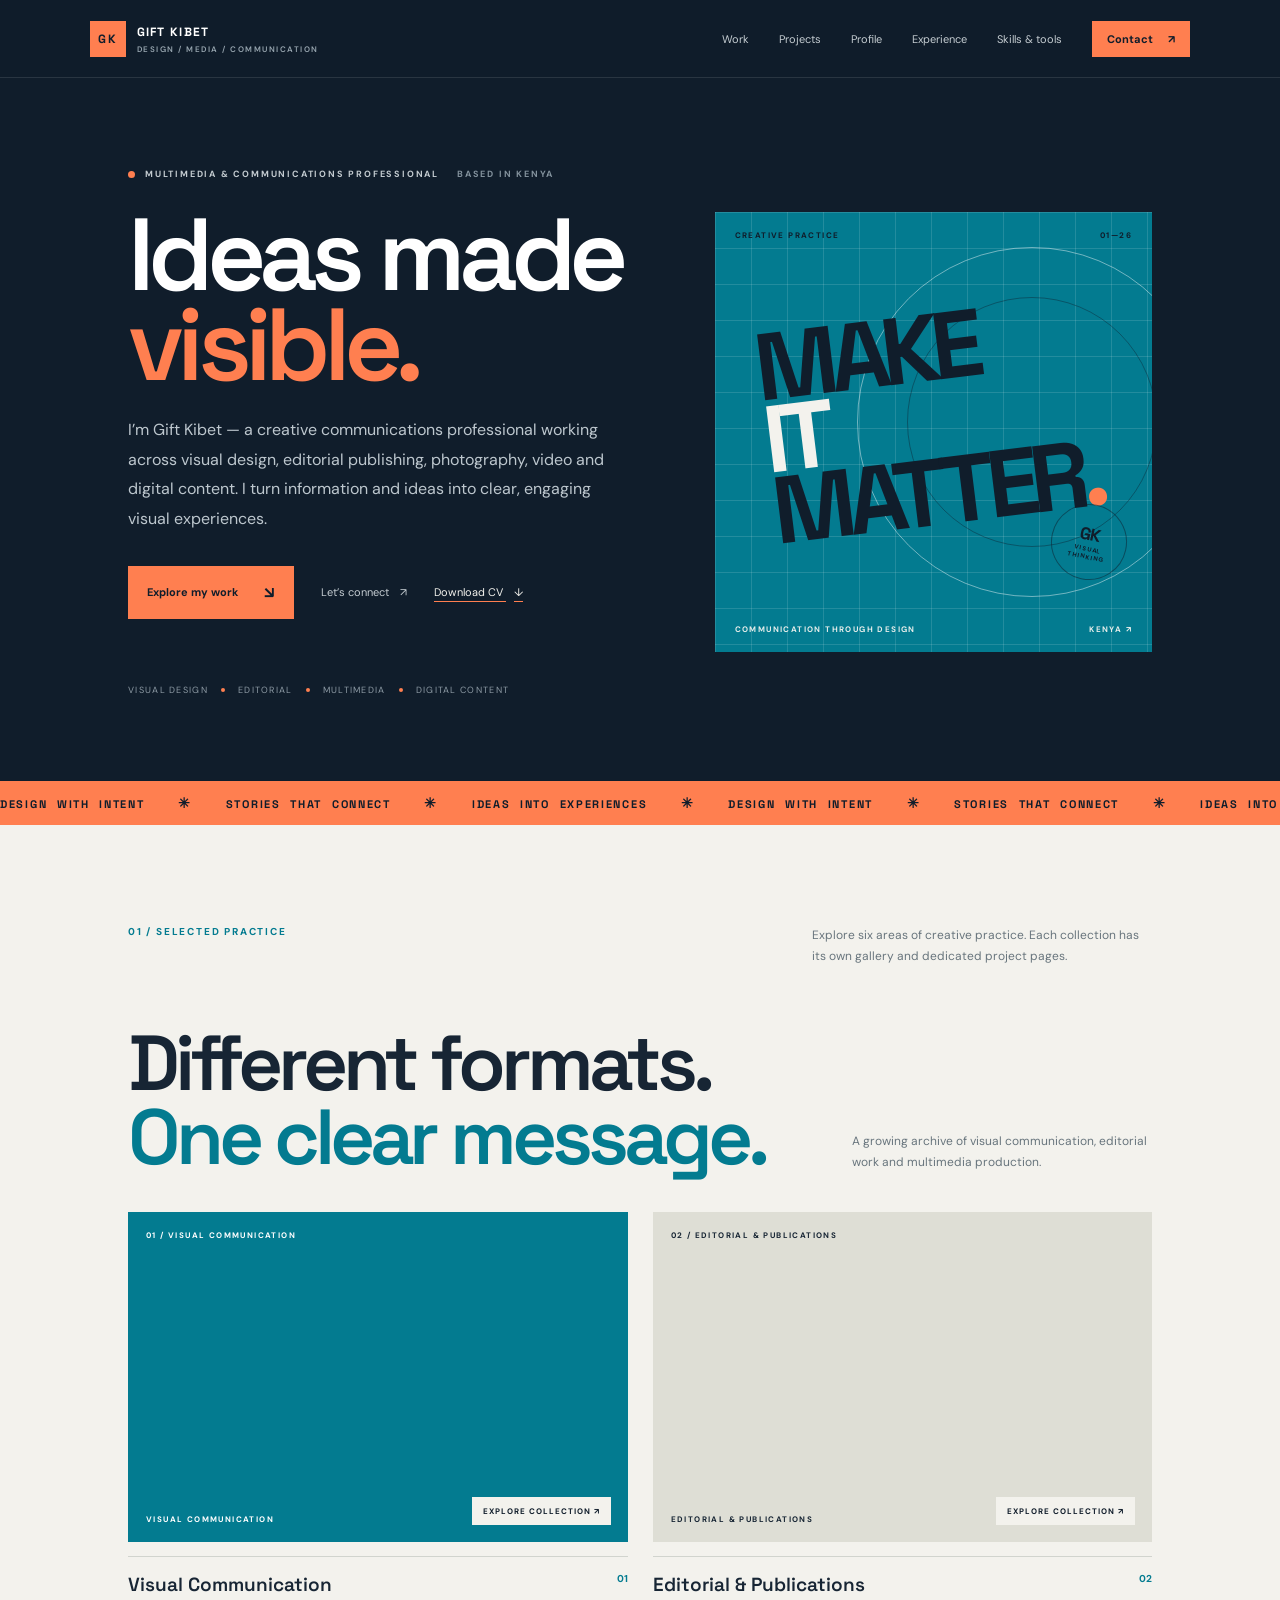
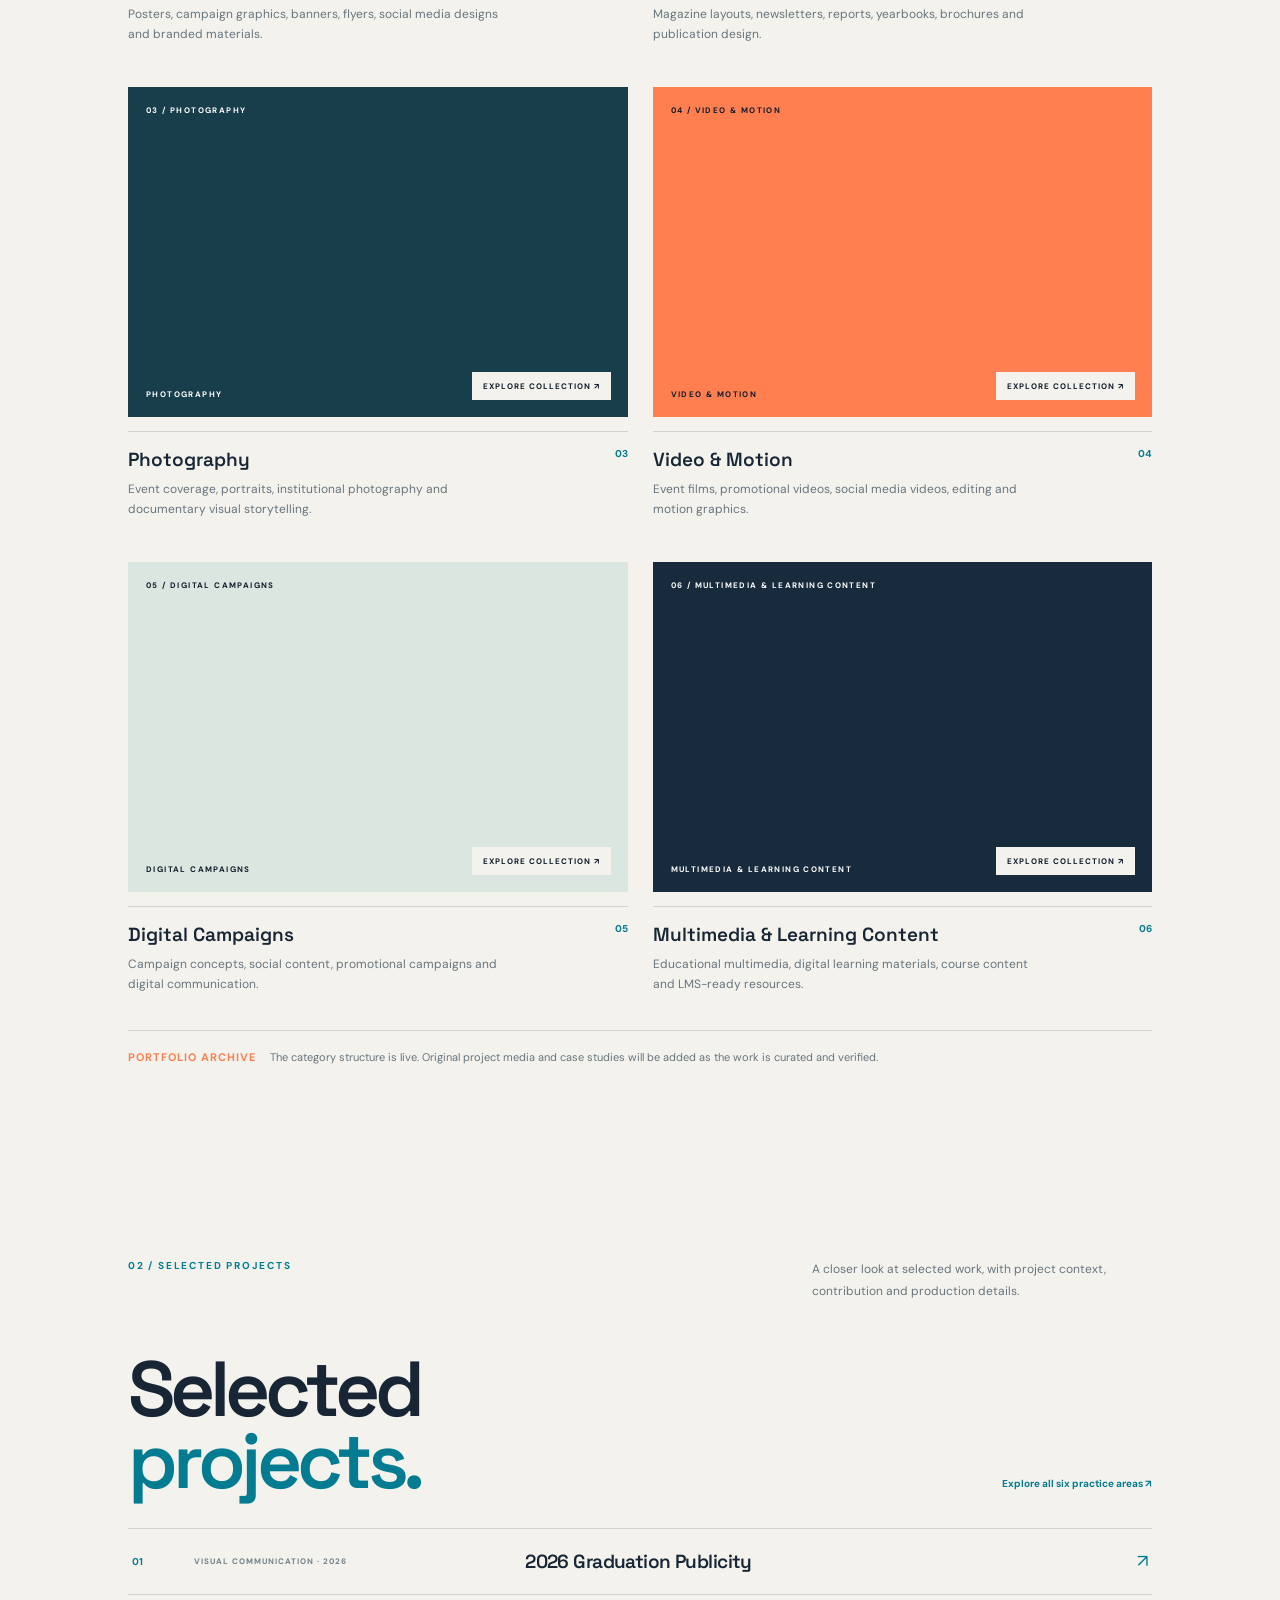
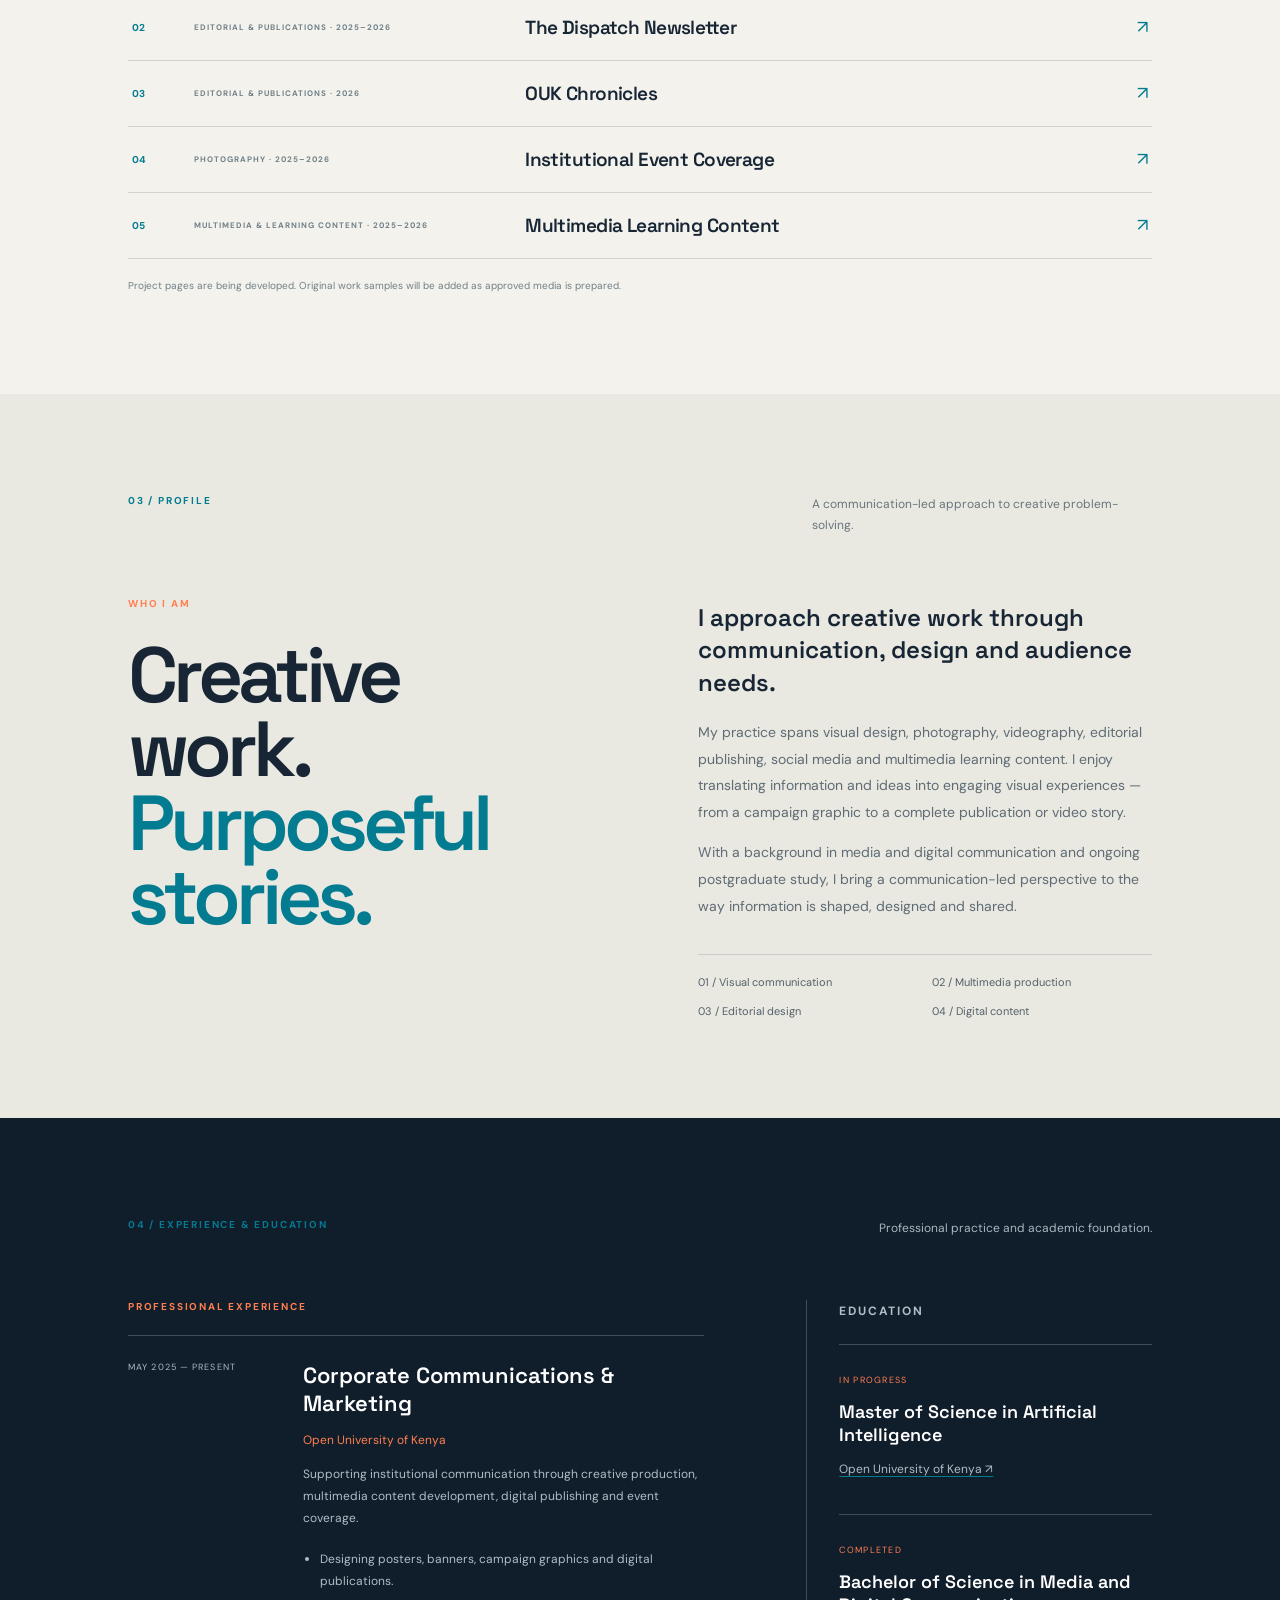
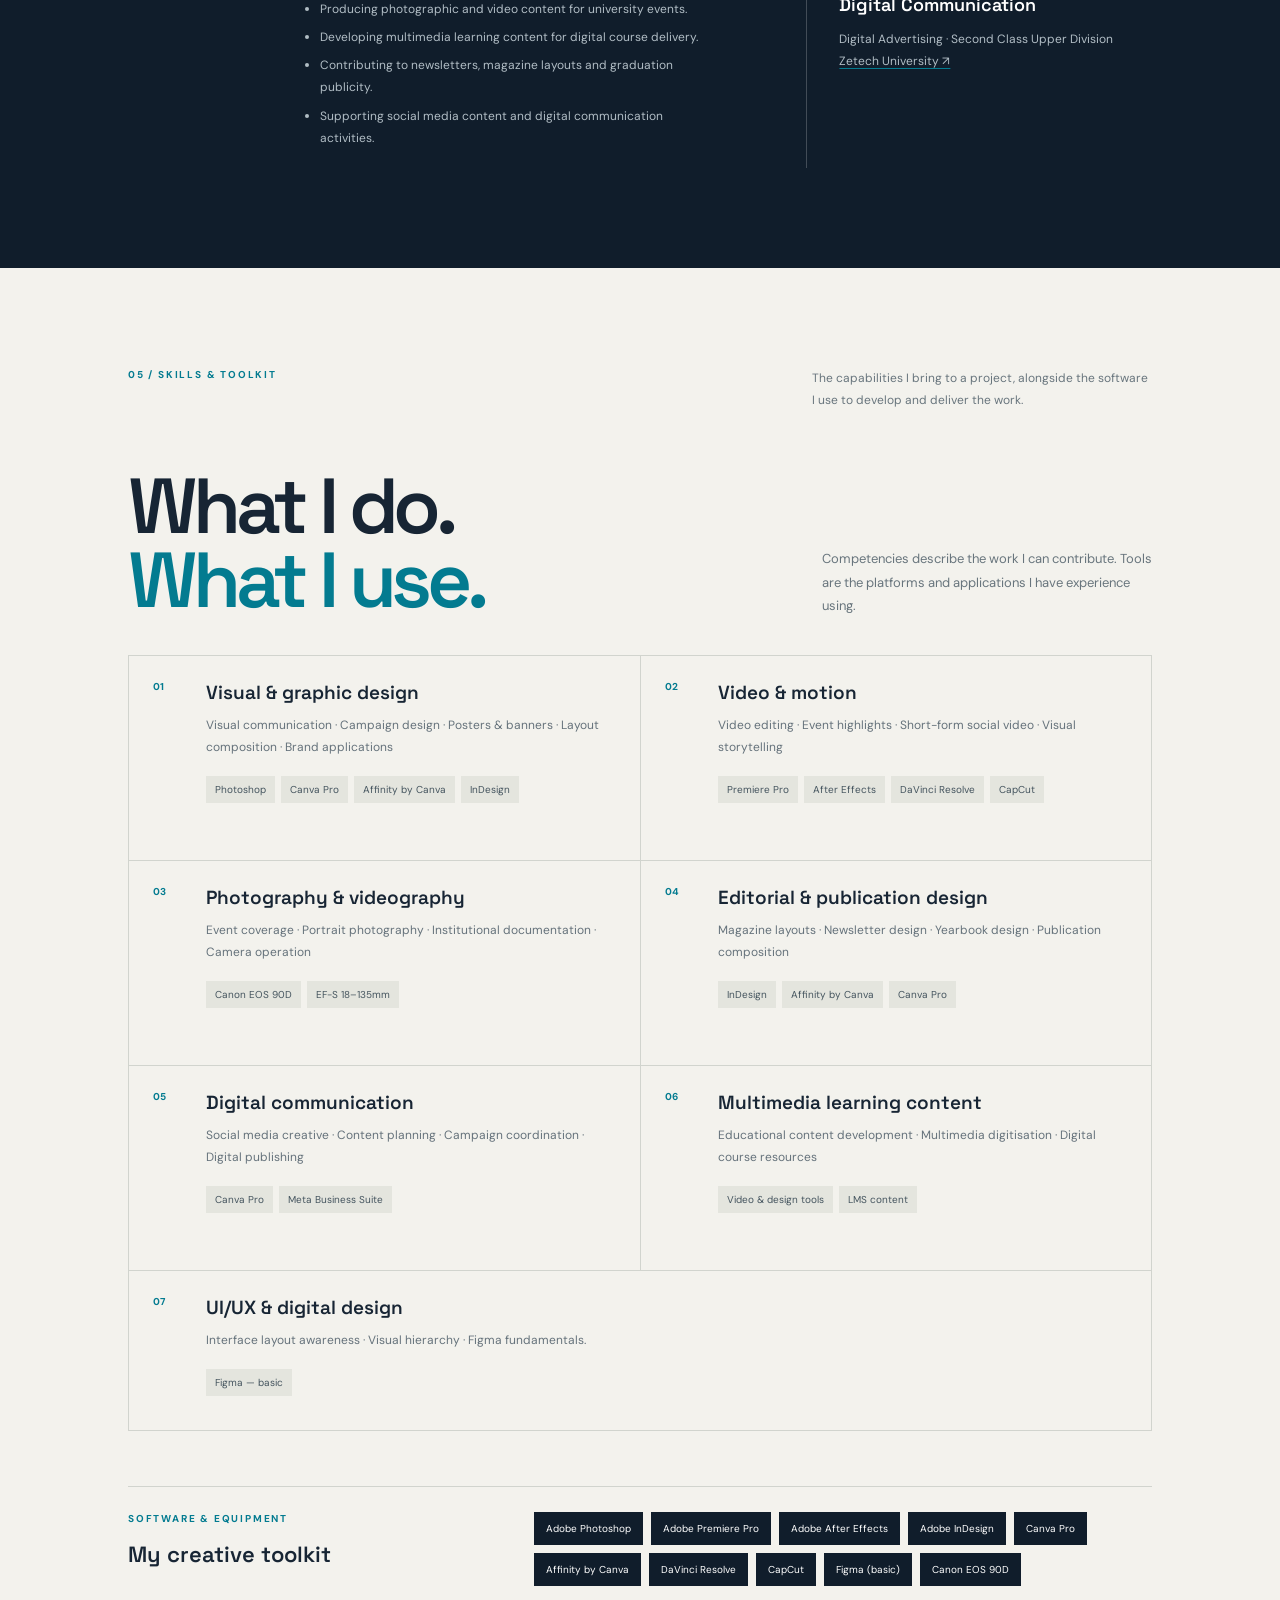
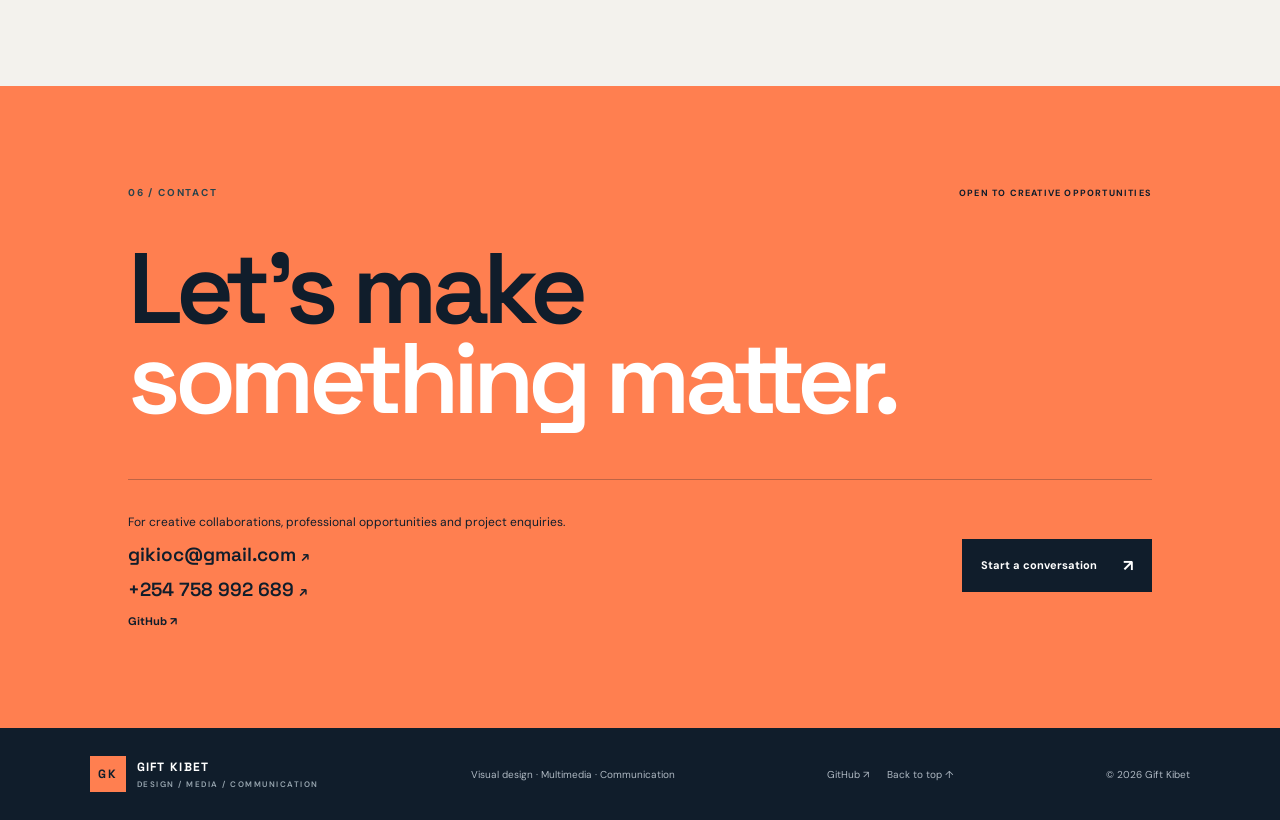
==== index.html @ a449a7c3 "Align portfolio positioning with CV and refine profile wording" ====
<!doctype html>
<html lang="en">
<head>
<meta charset="utf-8">
<meta name="viewport" content="width=device-width,initial-scale=1">
<meta name="theme-color" content="#101d2b">
<meta name="description" content="Gift Kibet — creative communications professional working across visual design, editorial publishing, photography, video and digital learning in Kenya.">
<meta property="og:title" content="Gift Kibet — Design, Media & Communication">
<meta property="og:description" content="A multidisciplinary creative practice spanning visual communication, multimedia, editorial design and digital content.">
<meta property="og:type" content="website">
<title>Gift Kibet — Design, Media & Communication</title>
<link rel="canonical" href="https://gift-kibet-portfolio.vercel.app/">
<meta property="og:url" content="https://gift-kibet-portfolio.vercel.app/">
<meta property="og:site_name" content="Gift Kibet Portfolio">
<meta name="twitter:card" content="summary">
<link rel="preconnect" href="https://fonts.googleapis.com">
<link rel="preconnect" href="https://fonts.gstatic.com" crossorigin>
<link href="https://fonts.googleapis.com/css2?family=DM+Sans:wght@400;500;600;700&family=Space+Grotesk:wght@400;500;600;700&display=swap" rel="stylesheet">
<link rel="stylesheet" href="/styles.css">
<script src="/script.js" defer></script><script src="/cv-download.js" defer></script>
<link rel="icon" type="image/svg+xml" href="/favicon.svg"><script type="application/ld+json">{"@context":"https://schema.org","@type":"Person","name":"Gift Kibet","url":"https://gift-kibet-portfolio.vercel.app/","jobTitle":"Multimedia & Communications Professional","address":{"@type":"PostalAddress","addressCountry":"KE"},"sameAs":["https://github.com/gikiocGkC"],"knowsAbout":["Visual communication","Graphic design","Editorial design","Photography","Videography","Video editing","Digital communication","Multimedia learning content"]}</script></head>
<body>
<a class="skip-link" href="#main">Skip to content</a>
<header class="site-header">
  <a class="wordmark" href="#top" aria-label="Gift Kibet home"><span class="mark">GK</span><span class="wordmark-name">GIFT KIBET<small>DESIGN / MEDIA / COMMUNICATION</small></span></a>
  <button class="menu-toggle" aria-label="Open navigation" aria-expanded="false" aria-controls="primary-navigation"><span></span><span></span></button>
  <nav class="navigation" id="primary-navigation" aria-label="Main navigation">
    <a href="#work">Work</a><a href="#selected-work">Projects</a><a href="#about">Profile</a><a href="#experience">Experience</a><a href="#skills">Skills & tools</a><a href="#contact" class="nav-contact">Contact <span>↗</span></a>
  </nav>
</header>
<main id="main">
<section class="hero" id="top">
  <div class="hero-copy">
    <p class="eyebrow"><span class="eyebrow-dot"></span> MULTIMEDIA & COMMUNICATIONS PROFESSIONAL <span class="eyebrow-location">BASED IN KENYA</span></p>
    <h1>Ideas made<br><em>visible.</em></h1>
    <p class="hero-intro">I’m Gift Kibet — a creative communications professional working across visual design, editorial publishing, photography, video and digital content. I turn information and ideas into clear, engaging visual experiences.</p>
    <div class="hero-actions"><a class="button button-accent" href="#work">Explore my work <span>↘</span></a><a class="text-link" href="#contact">Let’s connect <span>↗</span></a><a class="text-link cv-download" href="#download-cv" data-cv-download>Download CV <span>↓</span></a></div>
    <div class="hero-meta"><span>VISUAL DESIGN</span><i></i><span>EDITORIAL</span><i></i><span>MULTIMEDIA</span><i></i><span>DIGITAL CONTENT</span></div>
  </div>
  <div class="hero-art" aria-label="Abstract typographic artwork">
    <div class="art-grid"></div><div class="art-orbit orbit-one"></div><div class="art-orbit orbit-two"></div>
    <div class="art-label art-label-top">CREATIVE PRACTICE <span>01—26</span></div>
    <div class="art-statement">MAKE<br><em>IT</em><br>MATTER<span class="art-period">.</span></div>
    <div class="art-stamp">GK<br><small>VISUAL<br>THINKING</small></div>
    <div class="art-label art-label-bottom"><span>COMMUNICATION THROUGH DESIGN</span><span>KENYA ↗</span></div>
  </div>
</section>
<div class="ticker" aria-label="Areas of practice"><div>DESIGN WITH INTENT <b>✳</b> STORIES THAT CONNECT <b>✳</b> IDEAS INTO EXPERIENCES <b>✳</b> DESIGN WITH INTENT <b>✳</b> STORIES THAT CONNECT <b>✳</b> IDEAS INTO EXPERIENCES <b>✳</b></div></div>
<section class="work-section section-light" id="work">
  <div class="section-top"><p class="eyebrow">01 / SELECTED PRACTICE</p><p class="section-note">Explore six areas of creative practice. Each collection has its own gallery and dedicated project pages.</p></div>
  <div class="section-heading"><h2>Different formats.<br><em>One clear message.</em></h2><p class="gallery-intro">A growing archive of visual communication, editorial work and multimedia production.</p></div>
  <div class="work-grid category-grid">
    <a class="work-card category-card" href="/work/visual-communication/"><div class="work-visual visual-design"><span class="visual-number">01 / VISUAL COMMUNICATION</span><span class="category-open">EXPLORE COLLECTION ↗</span><span class="visual-foot">VISUAL COMMUNICATION</span></div><div class="work-info"><div><h3>Visual Communication</h3><p>Posters, campaign graphics, banners, flyers, social media designs and branded materials.</p></div><span class="work-index">01</span></div></a>
    <a class="work-card category-card" href="/work/editorial/"><div class="work-visual visual-editorial"><span class="visual-number">02 / EDITORIAL & PUBLICATIONS</span><span class="category-open">EXPLORE COLLECTION ↗</span><span class="visual-foot">EDITORIAL & PUBLICATIONS</span></div><div class="work-info"><div><h3>Editorial & Publications</h3><p>Magazine layouts, newsletters, reports, yearbooks, brochures and publication design.</p></div><span class="work-index">02</span></div></a>
    <a class="work-card category-card" href="/work/photography/"><div class="work-visual visual-photo"><span class="visual-number">03 / PHOTOGRAPHY</span><span class="category-open">EXPLORE COLLECTION ↗</span><span class="visual-foot">PHOTOGRAPHY</span></div><div class="work-info"><div><h3>Photography</h3><p>Event coverage, portraits, institutional photography and documentary visual storytelling.</p></div><span class="work-index">03</span></div></a>
    <a class="work-card category-card" href="/work/video-motion/"><div class="work-visual visual-video"><span class="visual-number">04 / VIDEO & MOTION</span><span class="category-open">EXPLORE COLLECTION ↗</span><span class="visual-foot">VIDEO & MOTION</span></div><div class="work-info"><div><h3>Video & Motion</h3><p>Event films, promotional videos, social media videos, editing and motion graphics.</p></div><span class="work-index">04</span></div></a>
    <a class="work-card category-card" href="/work/digital-campaigns/"><div class="work-visual visual-digital"><span class="visual-number">05 / DIGITAL CAMPAIGNS</span><span class="category-open">EXPLORE COLLECTION ↗</span><span class="visual-foot">DIGITAL CAMPAIGNS</span></div><div class="work-info"><div><h3>Digital Campaigns</h3><p>Campaign concepts, social content, promotional campaigns and digital communication.</p></div><span class="work-index">05</span></div></a>
    <a class="work-card category-card" href="/work/learning-content/"><div class="work-visual visual-learning"><span class="visual-number">06 / MULTIMEDIA & LEARNING CONTENT</span><span class="category-open">EXPLORE COLLECTION ↗</span><span class="visual-foot">MULTIMEDIA & LEARNING CONTENT</span></div><div class="work-info"><div><h3>Multimedia & Learning Content</h3><p>Educational multimedia, digital learning materials, course content and LMS-ready resources.</p></div><span class="work-index">06</span></div></a>
  </div>
  <p class="portfolio-note"><span>PORTFOLIO ARCHIVE</span> The category structure is live. Original project media and case studies will be added as the work is curated and verified.</p>
  </section>
<section class="featured-section section-paper" id="selected-work">
  <div class="section-top"><p class="eyebrow">02 / SELECTED PROJECTS</p><p class="section-note">A closer look at selected work, with project context, contribution and production details.</p></div>
  <div class="featured-heading"><h2>Selected<br><em>projects.</em></h2><a class="featured-all" href="#work">Explore all six practice areas ↗</a></div>
  <div class="featured-list">
    <a class="featured-row" href="/work/visual-communication/graduation-2026-publicity/"><span class="featured-number">01</span><span class="featured-type">VISUAL COMMUNICATION · 2026</span><strong>2026 Graduation Publicity</strong><span class="featured-arrow">↗</span></a>
    <a class="featured-row" href="/work/editorial/the-dispatch/"><span class="featured-number">02</span><span class="featured-type">EDITORIAL & PUBLICATIONS · 2025–2026</span><strong>The Dispatch Newsletter</strong><span class="featured-arrow">↗</span></a>
    <a class="featured-row" href="/work/editorial/ouk-chronicles/"><span class="featured-number">03</span><span class="featured-type">EDITORIAL & PUBLICATIONS · 2026</span><strong>OUK Chronicles</strong><span class="featured-arrow">↗</span></a>
    <a class="featured-row" href="/work/photography/institutional-event-coverage/"><span class="featured-number">04</span><span class="featured-type">PHOTOGRAPHY · 2025–2026</span><strong>Institutional Event Coverage</strong><span class="featured-arrow">↗</span></a>
    <a class="featured-row" href="/work/learning-content/multimedia-learning-content/"><span class="featured-number">05</span><span class="featured-type">MULTIMEDIA & LEARNING CONTENT · 2025–2026</span><strong>Multimedia Learning Content</strong><span class="featured-arrow">↗</span></a>
  </div>
  <p class="featured-footnote">Project pages are being developed. Original work samples will be added as approved media is prepared.</p>
</section>
<section class="about-section section-paper" id="about">
  <div class="section-top"><p class="eyebrow">03 / PROFILE</p><p class="section-note">A communication-led approach to creative problem-solving.</p></div>
  <div class="about-layout"><div><p class="eyebrow accent-dark">WHO I AM</p><h2>Creative work.<br><em>Purposeful stories.</em></h2></div><div class="about-copy"><p class="about-lead">I approach creative work through communication, design and audience needs.</p><p>My practice spans visual design, photography, videography, editorial publishing, social media and multimedia learning content. I enjoy translating information and ideas into engaging visual experiences — from a campaign graphic to a complete publication or video story.</p><p>With a background in media and digital communication and ongoing postgraduate study, I bring a communication-led perspective to the way information is shaped, designed and shared.</p><div class="discipline-list"><span>01 / Visual communication</span><span>02 / Multimedia production</span><span>03 / Editorial design</span><span>04 / Digital content</span></div></div></div>
</section>
<section class="experience-section" id="experience">
  <div class="section-top"><p class="eyebrow">04 / EXPERIENCE & EDUCATION</p><p class="section-note">Professional practice and academic foundation.</p></div>
  <div class="experience-layout"><div><p class="eyebrow accent">PROFESSIONAL EXPERIENCE</p><div class="experience-item"><div class="experience-date">MAY 2025 — PRESENT</div><div><h3>Corporate Communications & Marketing</h3><p class="organisation">Open University of Kenya</p><p>Supporting institutional communication through creative production, multimedia content development, digital publishing and event coverage.</p><ul><li>Designing posters, banners, campaign graphics and digital publications.</li><li>Producing photographic and video content for university events.</li><li>Developing multimedia learning content for digital course delivery.</li><li>Contributing to newsletters, magazine layouts and graduation publicity.</li><li>Supporting social media content and digital communication activities.</li></ul></div></div></div>
  <aside class="education-panel"><p class="eyebrow accent">EDUCATION</p><div><span>IN PROGRESS</span><h3>Master of Science in Artificial Intelligence</h3><p><a href="https://ouk.ac.ke/" target="_blank" rel="noopener noreferrer">Open University of Kenya ↗</a></p></div><div><span>COMPLETED</span><h3>Bachelor of Science in Media and Digital Communication</h3><p>Digital Advertising · Second Class Upper Division<br><a href="https://www.zetech.ac.ke/" target="_blank" rel="noopener noreferrer">Zetech University ↗</a></p></div></aside></div>
</section>
<section class="skills-section section-light" id="skills">
  <div class="section-top"><p class="eyebrow">05 / SKILLS & TOOLKIT</p><p class="section-note">The capabilities I bring to a project, alongside the software I use to develop and deliver the work.</p></div>
  <div class="skills-intro"><h2>What I do.<br><em>What I use.</em></h2><p>Competencies describe the work I can contribute. Tools are the platforms and applications I have experience using.</p></div>
  <div class="skills-grid">
    <article class="skill-card"><span class="skill-number">01</span><div><h3>Visual & graphic design</h3><p>Visual communication · Campaign design · Posters & banners · Layout composition · Brand applications</p><div class="tool-tags"><span>Photoshop</span><span>Canva Pro</span><span>Affinity by Canva</span><span>InDesign</span></div></div></article>
    <article class="skill-card"><span class="skill-number">02</span><div><h3>Video & motion</h3><p>Video editing · Event highlights · Short-form social video · Visual storytelling</p><div class="tool-tags"><span>Premiere Pro</span><span>After Effects</span><span>DaVinci Resolve</span><span>CapCut</span></div></div></article>
    <article class="skill-card"><span class="skill-number">03</span><div><h3>Photography & videography</h3><p>Event coverage · Portrait photography · Institutional documentation · Camera operation</p><div class="tool-tags"><span>Canon EOS 90D</span><span>EF-S 18–135mm</span></div></div></article>
    <article class="skill-card"><span class="skill-number">04</span><div><h3>Editorial & publication design</h3><p>Magazine layouts · Newsletter design · Yearbook design · Publication composition</p><div class="tool-tags"><span>InDesign</span><span>Affinity by Canva</span><span>Canva Pro</span></div></div></article>
    <article class="skill-card"><span class="skill-number">05</span><div><h3>Digital communication</h3><p>Social media creative · Content planning · Campaign coordination · Digital publishing</p><div class="tool-tags"><span>Canva Pro</span><span>Meta Business Suite</span></div></div></article>
    <article class="skill-card"><span class="skill-number">06</span><div><h3>Multimedia learning content</h3><p>Educational content development · Multimedia digitisation · Digital course resources</p><div class="tool-tags"><span>Video & design tools</span><span>LMS content</span></div></div></article>
    <article class="skill-card skill-card-wide"><span class="skill-number">07</span><div><h3>UI/UX & digital design</h3><p>Interface layout awareness · Visual hierarchy · Figma fundamentals.</p><div class="tool-tags"><span>Figma — basic</span></div></div></article>
  </div>
  <div class="toolbox"><div><p class="eyebrow">SOFTWARE & EQUIPMENT</p><h3>My creative toolkit</h3></div><div class="toolbox-list"><span>Adobe Photoshop</span><span>Adobe Premiere Pro</span><span>Adobe After Effects</span><span>Adobe InDesign</span><span>Canva Pro</span><span>Affinity by Canva</span><span>DaVinci Resolve</span><span>CapCut</span><span>Figma (basic)</span><span>Canon EOS 90D</span></div></div>
</section>
<section class="contact-section" id="contact"><div class="contact-kicker"><p class="eyebrow">06 / CONTACT</p><span>OPEN TO CREATIVE OPPORTUNITIES</span></div><h2>Let’s make<br><em>something matter.</em></h2><div class="contact-bottom"><div><p>For creative collaborations, professional opportunities and project enquiries.</p><a class="contact-email" href="mailto:gikioc@gmail.com">gikioc@gmail.com <span>↗</span></a><a class="contact-email" href="tel:+254758992689">+254 758 992 689 <span>↗</span></a><div class="contact-social"><a href="https://github.com/gikiocGkC" target="_blank" rel="noopener noreferrer">GitHub ↗</a></div></div><a href="mailto:gikioc@gmail.com" class="button button-dark">Start a conversation <span>↗</span></a></div></section>
</main>
<footer><a class="wordmark" href="#top"><span class="mark">GK</span><span class="wordmark-name">GIFT KIBET<small>DESIGN / MEDIA / COMMUNICATION</small></span></a><p>Visual design · Multimedia · Communication</p><div class="footer-links"><a href="https://github.com/gikiocGkC" target="_blank" rel="noopener noreferrer">GitHub ↗</a><a href="#top">Back to top ↑</a></div><small>© <span id="year"></span> Gift Kibet</small></footer>
</body>
</html>
---- styles.css ----
:root{--navy:#101d2b;--navy-2:#172b3d;--teal:#037b90;--teal-dark:#056273;--coral:#ff7f50;--paper:#f3f2ed;--paper-2:#e9e8e1;--ink:#172534;--muted:#64717a;--line:#d1d4ce;--white:#fff;--display:"Space Grotesk",sans-serif;--body:"DM Sans",sans-serif}*{box-sizing:border-box}html{scroll-behavior:smooth;scroll-padding-top:88px}body{margin:0;background:var(--navy);color:#fff;font-family:var(--body);-webkit-font-smoothing:antialiased}a{color:inherit}button{font:inherit}.skip-link{position:absolute;top:-60px;left:14px;z-index:50;background:white;color:var(--navy);padding:12px 16px}.skip-link:focus{top:12px}:focus-visible{outline:3px solid var(--coral);outline-offset:4px}.site-header{height:78px;padding:0 7vw;display:flex;align-items:center;justify-content:space-between;position:sticky;top:0;z-index:20;background:#101d2bf2;border-bottom:1px solid #ffffff1c;backdrop-filter:blur(16px)}.wordmark{display:flex;align-items:center;gap:11px;text-decoration:none;font:700 12px var(--display);letter-spacing:1.3px}.wordmark-name small{display:block;margin-top:4px;font:600 8px var(--body);letter-spacing:1.5px;color:#98a6b0}.mark{width:36px;height:36px;display:grid;place-items:center;background:var(--coral);color:var(--navy);font:700 12px var(--display)}.navigation{display:flex;align-items:center;gap:30px}.navigation a{font-size:11px;text-decoration:none;color:#c5cdd2;transition:color .2s}.navigation a:hover,.text-link:hover{color:var(--coral)}.navigation .nav-contact{background:var(--coral);color:var(--navy);padding:11px 15px;font-weight:700}.nav-contact span{margin-left:12px}.menu-toggle{display:none}.hero{min-height:650px;padding:90px 10vw 85px;display:grid;grid-template-columns:1fr .88fr;align-items:center;gap:7vw}.eyebrow{margin:0;color:var(--teal);font-size:10px;letter-spacing:1.8px;font-weight:700}.hero .eyebrow{display:flex;align-items:center;gap:10px;color:#c3cbd0;font-size:9px}.eyebrow-dot{width:7px;height:7px;border-radius:50%;background:var(--coral);display:inline-block}.eyebrow-location{color:#83929d;margin-left:8px}.hero h1,h2{font-family:var(--display);font-weight:600;letter-spacing:-.065em}.hero h1{font-size:clamp(68px,8vw,112px);line-height:.88;margin:30px 0 25px}.hero h1 em,.contact-section h2 em{font-style:normal;color:var(--coral)}.hero-intro{max-width:510px;color:#bdc7ce;font-size:16px;line-height:1.85}.hero-actions{display:flex;align-items:center;gap:27px;margin-top:32px}.button{display:inline-flex;align-items:center;justify-content:space-between;gap:26px;padding:16px 19px;text-decoration:none;font-size:11px;font-weight:700;transition:transform .2s,background .2s}.button:hover{transform:translateY(-3px)}.button-accent{background:var(--coral);color:var(--navy)}.button span{font-size:16px}.text-link{font-size:11px;text-decoration:none;color:#c5cdd2}.text-link span{margin-left:8px}.hero-meta{display:flex;align-items:center;flex-wrap:wrap;gap:13px;margin-top:65px;color:#8e9ba5;font-size:9px;letter-spacing:1.3px}.hero-meta i{width:4px;height:4px;background:var(--coral);border-radius:50%}.hero-art{height:440px;position:relative;overflow:hidden;background:var(--teal);color:var(--navy);isolation:isolate}.art-grid{position:absolute;inset:0;background-image:linear-gradient(#ffffff20 1px,transparent 1px),linear-gradient(90deg,#ffffff20 1px,transparent 1px);background-size:36px 36px;z-index:-2}.art-orbit{position:absolute;border:1px solid #ffffff70;border-radius:50%;aspect-ratio:1;z-index:-1}.orbit-one{width:350px;right:-55px;top:35px}.orbit-two{width:250px;right:-5px;top:85px;border-color:#101d2b66}.art-statement{position:absolute;left:11%;top:23%;font:700 clamp(65px,7.4vw,100px)/.76 var(--display);letter-spacing:-.09em;transform:rotate(-7deg)}.art-statement em{font-style:normal;color:var(--paper)}.art-period{color:var(--coral)}.art-label{position:absolute;left:20px;right:20px;display:flex;justify-content:space-between;font-size:8px;letter-spacing:1.4px;font-weight:700}.art-label-top{top:18px}.art-label-bottom{bottom:18px;color:#e6eeeb}.art-stamp{position:absolute;right:25px;bottom:72px;width:76px;height:76px;border:1px solid #101d2b80;border-radius:50%;display:grid;place-content:center;text-align:center;font:700 17px var(--display);transform:rotate(12deg)}.art-stamp small{font:700 6px/1.35 var(--body);letter-spacing:1px}.ticker{overflow:hidden;background:var(--coral);color:var(--navy);padding:13px 0;white-space:nowrap}.ticker div{font:700 11px var(--display);letter-spacing:1.7px;word-spacing:5px}.ticker b{padding:0 24px;font-size:14px}.section-light{background:var(--paper);color:var(--ink)}.section-paper{background:var(--paper-2);color:var(--ink)}.work-section,.about-section,.experience-section,.skills-section,.contact-section{padding:100px 10vw}.section-top{display:flex;justify-content:space-between;align-items:flex-start;gap:30px}.section-top .eyebrow{color:var(--teal)}.section-note{max-width:340px;margin:0;color:#68757d;font-size:12px;line-height:1.8}.section-heading{display:flex;align-items:end;justify-content:space-between;gap:35px;margin:58px 0 38px}.section-heading h2,.about-layout h2,.skills-intro h2{font-size:clamp(48px,6.2vw,78px);line-height:.95;margin:0}.section-heading h2 em,.about-layout h2 em,.skills-intro h2 em{font-style:normal;color:var(--teal)}.filters{max-width:540px;display:flex;flex-wrap:wrap;justify-content:flex-end;gap:7px}.filter{border:1px solid #c7ccc6;background:transparent;color:#53616b;padding:9px 12px;font-size:10px;cursor:pointer;transition:all .2s}.filter:hover,.filter[aria-pressed=true]{background:var(--navy);border-color:var(--navy);color:white}.work-grid{display:grid;grid-template-columns:repeat(2,minmax(0,1fr));gap:42px 25px}.work-card[hidden]{display:none}.work-visual{height:330px;position:relative;overflow:hidden;display:flex;align-items:center;justify-content:center}.visual-number,.visual-foot{position:absolute;left:18px;z-index:2;font-size:8px;font-weight:700;letter-spacing:1.4px}.visual-number{top:18px}.visual-foot{bottom:18px}.visual-design{background:var(--teal);color:white}.design-orbit{position:absolute;width:290px;height:290px;border:1px solid #ffffff70;border-radius:50%;right:10%;top:12%;box-shadow:0 0 0 28px #ffffff12,0 0 0 58px #ffffff0b}.design-type{z-index:1;font:700 clamp(65px,8vw,100px)/.8 var(--display);letter-spacing:-.09em;transform:rotate(-7deg)}.design-type em{font-style:normal;color:var(--coral)}.visual-editorial{background:#deded5;color:var(--ink)}.editorial-spread{display:flex;width:70%;height:72%;gap:6px;transform:rotate(-4deg);box-shadow:0 18px 40px #17253424}.editorial-page{flex:1;background:#f8f7f0;padding:14px;display:flex;flex-direction:column;justify-content:space-between}.editorial-page small{font-size:6px;letter-spacing:1px}.editorial-page strong{font:700 clamp(28px,3.4vw,44px)/.88 var(--display);letter-spacing:-.07em}.editorial-page strong em{font-style:normal;color:var(--teal)}.editorial-page i{width:50%;height:4px;background:var(--coral)}.editorial-page>span{font-size:6px;letter-spacing:1px}.editorial-image{background:#b9c9c4}.editorial-photo-shape{height:78%;background:linear-gradient(145deg,#17475a 0 42%,#80a6a0 43% 66%,#e0a17b 67%)}.visual-photo{background:#183d4b;color:white}.photo-composition{position:absolute;inset:55px 17% 40px;border:1px solid #ffffff70;overflow:hidden}.photo-sun{position:absolute;right:17%;top:17%;width:90px;aspect-ratio:1;border-radius:50%;background:var(--coral)}.photo-landscape{position:absolute;bottom:0;left:0;right:0;height:55%;background:linear-gradient(145deg,#037b90,#101d2b);clip-path:polygon(0 53%,30% 8%,52% 48%,76% 0,100% 38%,100% 100%,0 100%)}.photo-frame-line{position:absolute;inset:12px;border:1px solid #ffffff40}.visual-video{background:var(--coral);color:var(--navy)}.video-title{font:700 clamp(48px,6vw,75px)/.82 var(--display);letter-spacing:-.08em}.video-title em{font-style:normal;color:white}.video-play{position:absolute;right:17%;top:36%;width:62px;height:62px;border:1px solid #101d2b80;border-radius:50%;display:grid;place-items:center;padding-left:4px}.video-timeline{position:absolute;left:18px;right:18px;bottom:52px;height:22px;display:flex;align-items:center;gap:5px}.video-timeline i{flex:1;height:5px;background:#101d2b35}.video-timeline i:nth-child(2n){height:14px}.visual-digital{background:#dbe6e1;color:var(--navy)}.campaign-stack{width:70%;display:grid;gap:7px;transform:rotate(-5deg)}.campaign-stack div{background:var(--navy);color:white;padding:13px 17px;font:700 27px var(--display);box-shadow:5px 5px 0 var(--coral)}.campaign-stack div:nth-child(2){margin-left:18px;background:var(--teal)}.campaign-stack div:nth-child(3){margin-left:36px;background:var(--coral);color:var(--navy)}.campaign-stack small{float:right;font:600 9px var(--body)}.visual-learning{background:var(--navy-2);color:white}.learning-statement{font:700 clamp(55px,6.5vw,82px)/.8 var(--display);letter-spacing:-.08em}.learning-statement em{font-style:normal;color:var(--coral);font-size:.65em}.learning-symbol{position:absolute;right:18%;bottom:25%;font-size:38px;color:var(--teal)}.work-info{display:flex;justify-content:space-between;align-items:flex-start;gap:20px;border-top:1px solid var(--line);margin-top:14px;padding-top:15px}.work-info h3{font:600 19px var(--display);margin:0 0 7px}.work-info p{max-width:390px;color:#68757d;font-size:12px;line-height:1.7;margin:0}.work-index{font-size:10px;color:var(--teal);font-weight:700}.portfolio-note{display:flex;gap:14px;margin:36px 0 0;padding-top:17px;border-top:1px solid var(--line);color:#68757d;font-size:11px;line-height:1.7}.portfolio-note span{color:var(--coral);font-weight:700;letter-spacing:1px}.about-layout{display:grid;grid-template-columns:1fr 1fr;gap:9vw;margin-top:60px}.accent-dark{color:var(--coral);margin-bottom:28px}.about-copy{padding-top:5px}.about-lead{font:600 24px/1.35 var(--display);margin:0 0 20px}.about-copy>p:not(.about-lead){font-size:14px;line-height:1.9;color:#5f6c75}.discipline-list{display:grid;grid-template-columns:1fr 1fr;gap:15px;margin-top:35px;padding-top:20px;border-top:1px solid #c9cec7}.discipline-list span{font-size:11px;color:#53616b}.experience-section{background:var(--navy);color:white}.experience-section .section-note{color:#aab6bf}.experience-layout{display:grid;grid-template-columns:1.25fr .75fr;gap:8vw;margin-top:60px}.experience-item{display:grid;grid-template-columns:150px 1fr;gap:25px;border-top:1px solid #ffffff35;padding-top:25px;margin-top:22px}.experience-date{font-size:9px;letter-spacing:1.1px;color:#aeb8c2}.experience-item h3,.education-panel h3{font:600 22px var(--display);margin:0 0 7px}.organisation{color:var(--coral)!important;font-size:12px!important}.experience-item p,.experience-item li,.education-panel p{font-size:12px;line-height:1.85;color:#b1bdc5}.experience-item ul{padding-left:17px;margin-top:15px}.experience-item li{padding:3px 0}.accent{color:var(--coral)}.education-panel{border-left:1px solid #ffffff35;padding-left:32px}.education-panel>div{padding:22px 0;border-top:1px solid #ffffff35}.education-panel>div:first-of-type{margin-top:22px}.education-panel span{font-size:9px;letter-spacing:1.3px;color:var(--coral)}.education-panel h3{font-size:18px;margin-top:12px}.skills-intro{display:flex;justify-content:space-between;align-items:end;gap:35px;margin:58px 0 38px}.skills-intro>p{max-width:330px;margin:0;color:#68757d;font-size:13px;line-height:1.8}.skills-grid{display:grid;grid-template-columns:repeat(2,minmax(0,1fr));border-top:1px solid var(--line);border-left:1px solid var(--line)}.skill-card{min-height:205px;padding:24px;display:grid;grid-template-columns:35px 1fr;gap:18px;border-right:1px solid var(--line);border-bottom:1px solid var(--line)}.skill-number{font-size:10px;color:var(--teal);font-weight:700}.skill-card h3{font:600 19px var(--display);margin:0 0 10px}.skill-card p{font-size:12px;line-height:1.8;color:#65727b;margin:0;max-width:470px}.tool-tags{display:flex;flex-wrap:wrap;gap:6px;margin-top:17px}.tool-tags span,.toolbox-list span{padding:7px 9px;background:#e4e5de;color:#44545e;font-size:10px}.skill-card-wide{grid-column:1/-1;min-height:160px}.toolbox{display:grid;grid-template-columns:.75fr 1.25fr;gap:35px;margin-top:55px;padding-top:25px;border-top:1px solid var(--line)}.toolbox h3{font:600 22px var(--display);margin:15px 0}.toolbox-list{display:flex;align-content:flex-start;flex-wrap:wrap;gap:8px}.toolbox-list span{background:var(--navy);color:white;padding:10px 12px}.contact-section{background:var(--coral);color:var(--navy)}.contact-kicker{display:flex;justify-content:space-between;align-items:center}.contact-section .eyebrow{color:#29434c}.contact-kicker>span{font-size:9px;font-weight:700;letter-spacing:1.2px}.contact-section h2{font-size:clamp(60px,8vw,100px);line-height:.9;margin:45px 0 55px}.contact-section h2 em{color:white}.contact-bottom{display:flex;justify-content:space-between;align-items:center;gap:25px;border-top:1px solid #101d2b45;padding-top:22px}.contact-bottom p{font-size:12px}.contact-email{display:inline-block;color:var(--navy);font:600 19px var(--display);text-decoration:none;margin:7px 0}.contact-email span{font-size:14px}.contact-social{margin-top:12px;font-size:11px}.contact-social a{text-decoration:none;font-weight:700}.button-dark{background:var(--navy);color:white}footer{padding:28px 7vw;display:flex;align-items:center;justify-content:space-between;gap:20px;background:var(--navy);color:#aeb8c2}footer p,footer>small{font-size:10px}footer .wordmark{color:white}.footer-links{display:flex;gap:18px;font-size:10px}.footer-links a{text-decoration:none}.footer-links a:hover{color:var(--coral)}@media(max-width:1000px){.hero{padding-left:7vw;padding-right:7vw;gap:4vw}.work-section,.about-section,.experience-section,.skills-section,.contact-section{padding:85px 7vw}.section-heading{display:block}.filters{justify-content:flex-start;margin-top:25px}.experience-layout{gap:4vw}.experience-item{grid-template-columns:1fr;gap:10px}.hero-art{height:390px}}@media(max-width:680px){html{scroll-padding-top:70px}.site-header{height:68px;padding:0 6vw}.menu-toggle{display:flex;width:39px;height:37px;border:1px solid #83909a;background:transparent;flex-direction:column;justify-content:center;gap:6px;padding:9px}.menu-toggle span{height:1px;width:100%;background:white}.navigation{display:none;position:absolute;top:67px;left:0;right:0;padding:22px 7vw 28px;background:var(--navy);border-bottom:1px solid #ffffff30;flex-direction:column;align-items:stretch;gap:20px}.navigation.open{display:flex}.navigation a{font-size:13px}.navigation .nav-contact{text-align:center}.hero{grid-template-columns:1fr;padding:65px 7vw 60px;gap:45px}.hero h1{font-size:clamp(66px,16vw,88px)}.hero-intro{font-size:14px}.hero-art{height:330px}.art-statement{font-size:clamp(64px,16vw,88px)}.hero-meta{margin-top:42px;font-size:8px}.section-top{display:block}.section-note{margin-top:14px}.work-section,.about-section,.experience-section,.skills-section,.contact-section{padding:72px 7vw}.section-heading{margin:42px 0 28px}.section-heading h2,.about-layout h2,.skills-intro h2{font-size:clamp(45px,11vw,60px)}.filters{gap:6px}.filter{padding:8px 10px;font-size:9px}.work-grid{grid-template-columns:1fr;gap:32px}.work-visual{height:280px}.about-layout,.experience-layout{grid-template-columns:1fr;gap:35px;margin-top:42px}.about-copy{padding:0}.about-lead{font-size:21px}.about-copy>p:not(.about-lead){font-size:13px}.discipline-list{grid-template-columns:1fr}.education-panel{border-left:0;border-top:1px solid #ffffff35;padding:25px 0 0}.education-panel>div:first-of-type{margin-top:15px}.skills-intro{display:block;margin:42px 0 28px}.skills-intro>p{margin-top:18px}.skills-grid{grid-template-columns:1fr}.skill-card{min-height:0;padding:21px 17px}.skill-card-wide{grid-column:auto}.toolbox{grid-template-columns:1fr;gap:15px;margin-top:40px}.contact-kicker{align-items:flex-start;gap:15px}.contact-kicker>span{max-width:130px;text-align:right;line-height:1.5}.contact-section h2{font-size:clamp(55px,13vw,76px);margin:40px 0}.contact-bottom{align-items:flex-start;flex-direction:column}.contact-bottom p{line-height:1.7}.contact-email{font-size:17px}footer{padding:25px 6vw;flex-wrap:wrap}footer p{order:3;width:100%;margin:0}footer .footer-links{order:4;width:100%}}@media(prefers-reduced-motion:reduce){html{scroll-behavior:auto}*,*::before,*::after{transition:none!important;animation:none!important}}
/* Category links and archive navigation */
.category-card{text-decoration:none;color:inherit;display:block}
.category-card .work-visual{transition:transform .25s,filter .25s}
.category-card:hover .work-visual{filter:saturate(1.08)}
.category-open{position:absolute;right:17px;bottom:17px;z-index:3;padding:9px 11px;background:var(--paper);color:var(--navy);font-size:8px;font-weight:700;letter-spacing:1px}
.gallery-intro{max-width:300px;color:#68757d;font-size:12px;line-height:1.8;margin:0}
@media(max-width:680px){.gallery-intro{margin-top:18px}.category-card:hover .work-visual{transform:none}}


/* Selected project index */
.featured-section{padding:92px 10vw 100px;background:var(--paper);color:var(--ink)}
.featured-heading{display:flex;align-items:end;justify-content:space-between;gap:25px;margin:52px 0 30px}
.featured-heading h2{font-size:clamp(48px,6.2vw,78px);line-height:.92;margin:0}
.featured-heading h2 em{font-style:normal;color:var(--teal)}
.featured-all{font-size:10px;font-weight:700;color:var(--teal);text-decoration:none;padding-bottom:8px}
.featured-list{border-top:1px solid var(--line)}
.featured-row{display:grid;grid-template-columns:42px minmax(170px,.75fr) minmax(220px,1.4fr) 22px;align-items:center;gap:20px;padding:20px 4px;border-bottom:1px solid var(--line);text-decoration:none;transition:background .2s,padding .2s}
.featured-row:hover{background:#e9e8e1;padding-left:12px;padding-right:12px}
.featured-number{font-size:10px;color:var(--teal);font-weight:700}
.featured-type{font-size:8px;letter-spacing:1px;color:#718087;font-weight:700}
.featured-row strong{font:600 19px var(--display);letter-spacing:-.03em}
.featured-arrow{color:var(--teal);font-size:18px;text-align:right}
.featured-footnote{margin:18px 0 0;color:#718087;font-size:10px;line-height:1.7}
@media(max-width:1000px){.featured-section{padding:85px 7vw}}
@media(max-width:680px){.featured-section{padding:72px 7vw}.featured-heading{align-items:flex-start;flex-direction:column;margin:40px 0 25px}.featured-row{grid-template-columns:28px 1fr 20px;gap:10px;padding:17px 2px}.featured-type{grid-column:2;grid-row:1}.featured-row strong{grid-column:2;grid-row:2;font-size:17px}.featured-number{grid-column:1;grid-row:1/3;align-self:start;padding-top:2px}.featured-arrow{grid-column:3;grid-row:1/3}}

/* Audit refinements: CV access and linked education */
.cv-download{color:#f3f2ed;text-decoration:underline;text-decoration-color:#ff7f50;text-underline-offset:5px}
.cv-download:hover{color:var(--coral)}
.education-panel a{color:inherit;text-decoration-color:var(--teal);text-underline-offset:3px}
.education-panel a:hover{color:var(--teal)}
.contact-email{display:block;margin-top:10px}
@media(max-width:680px){.hero-actions{flex-wrap:wrap;gap:16px}.cv-download{flex-basis:100%;width:max-content}}
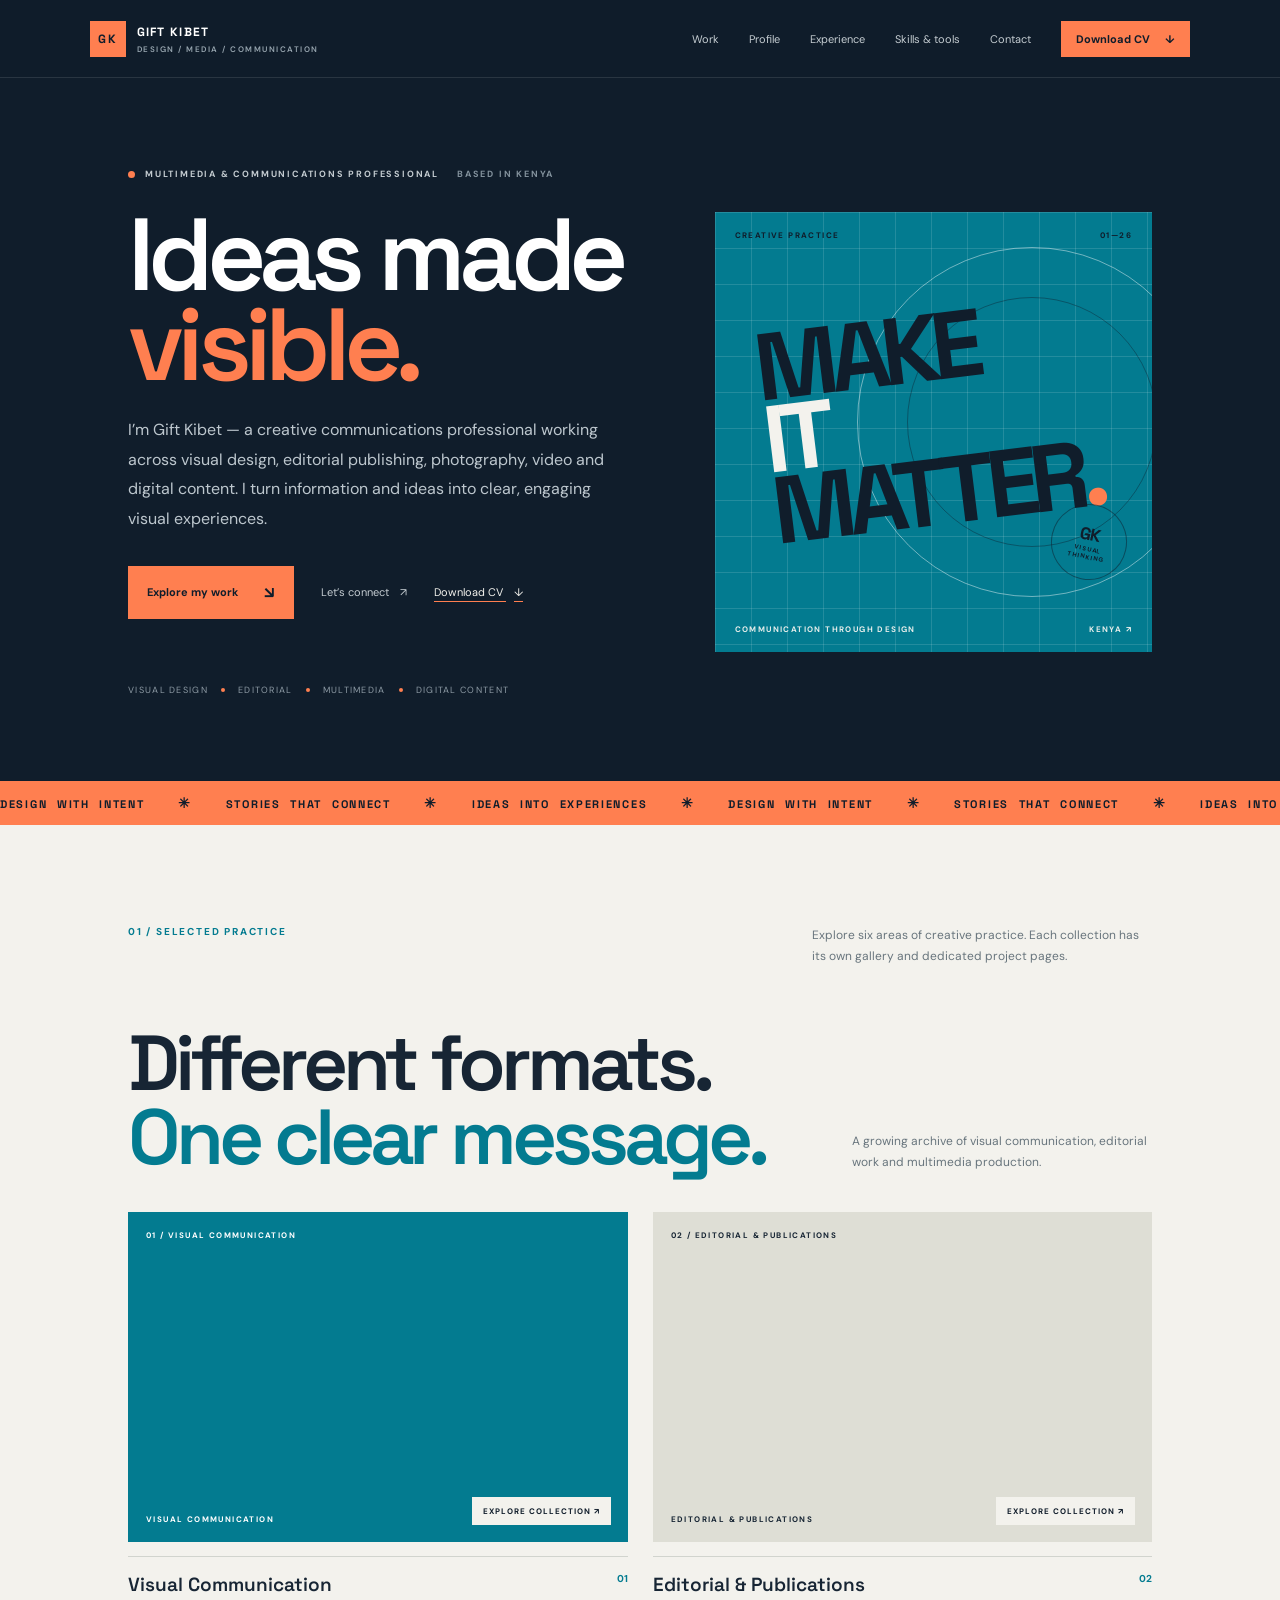
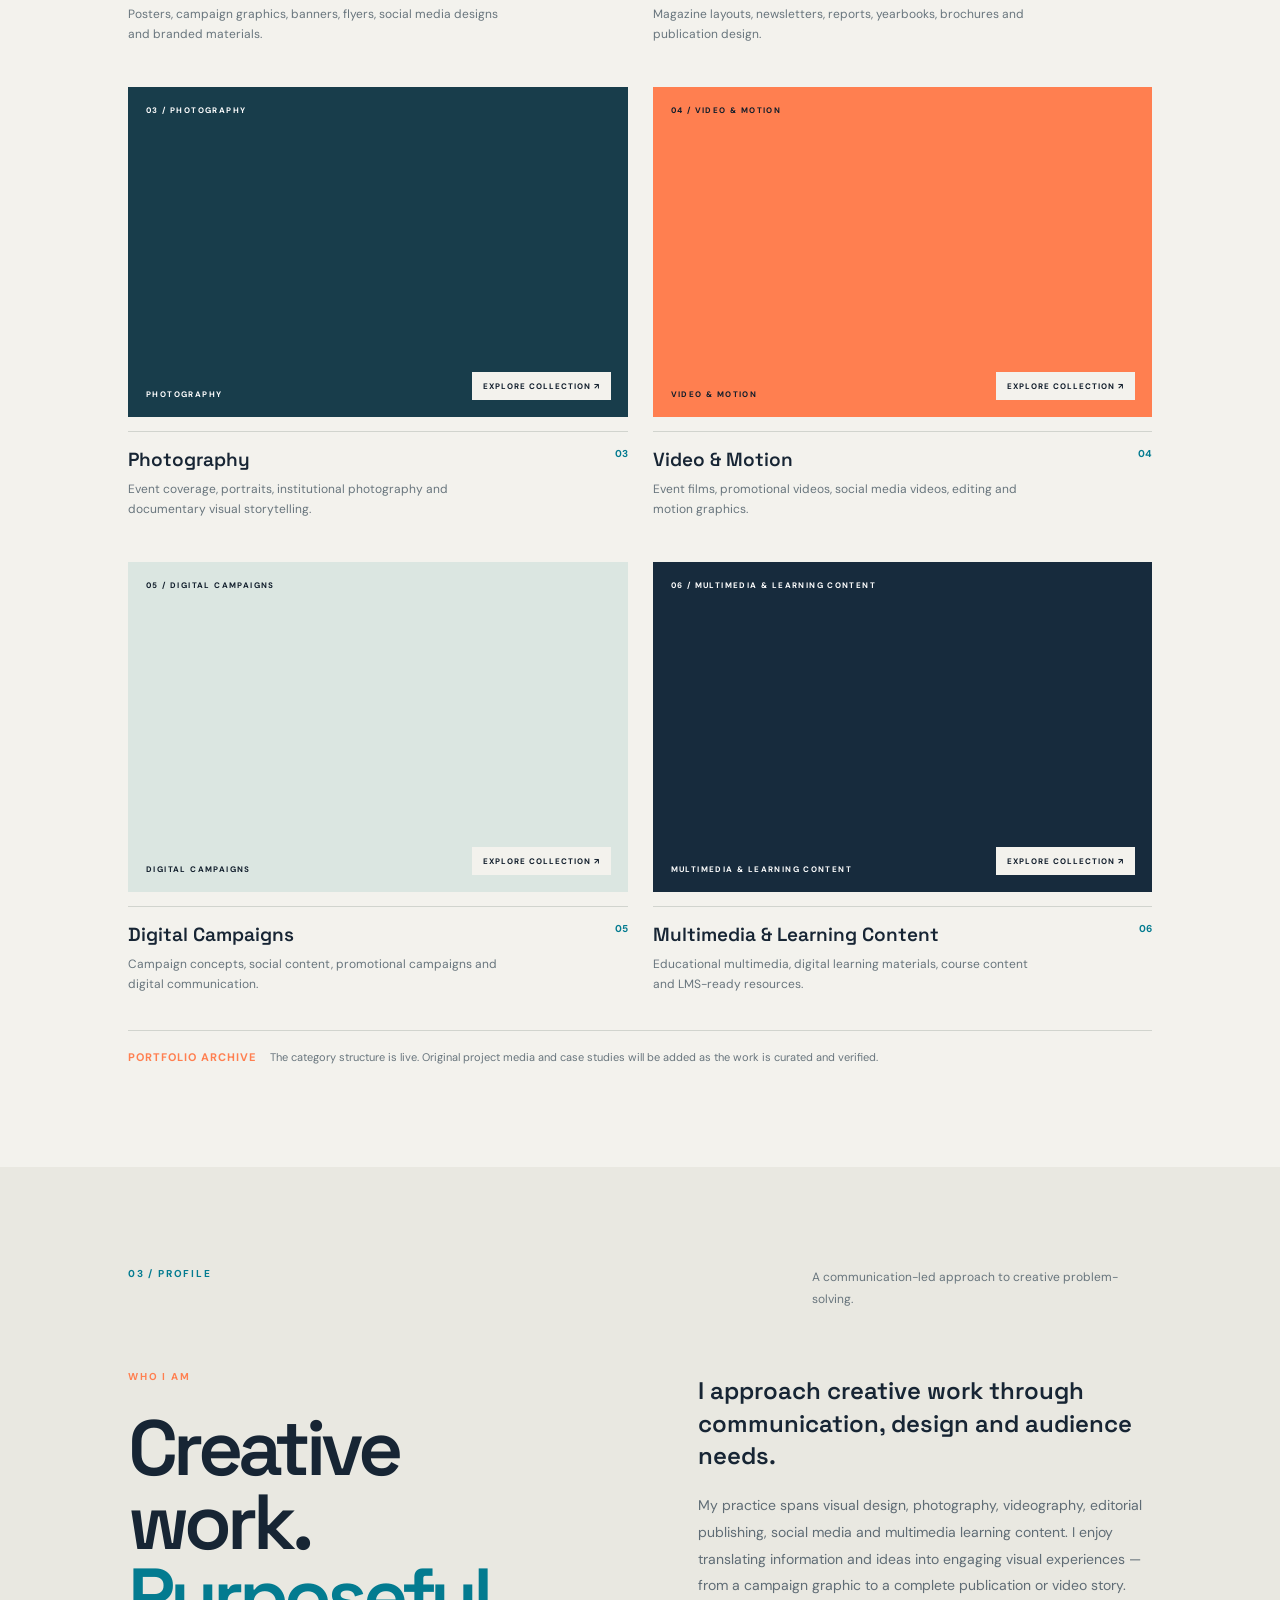
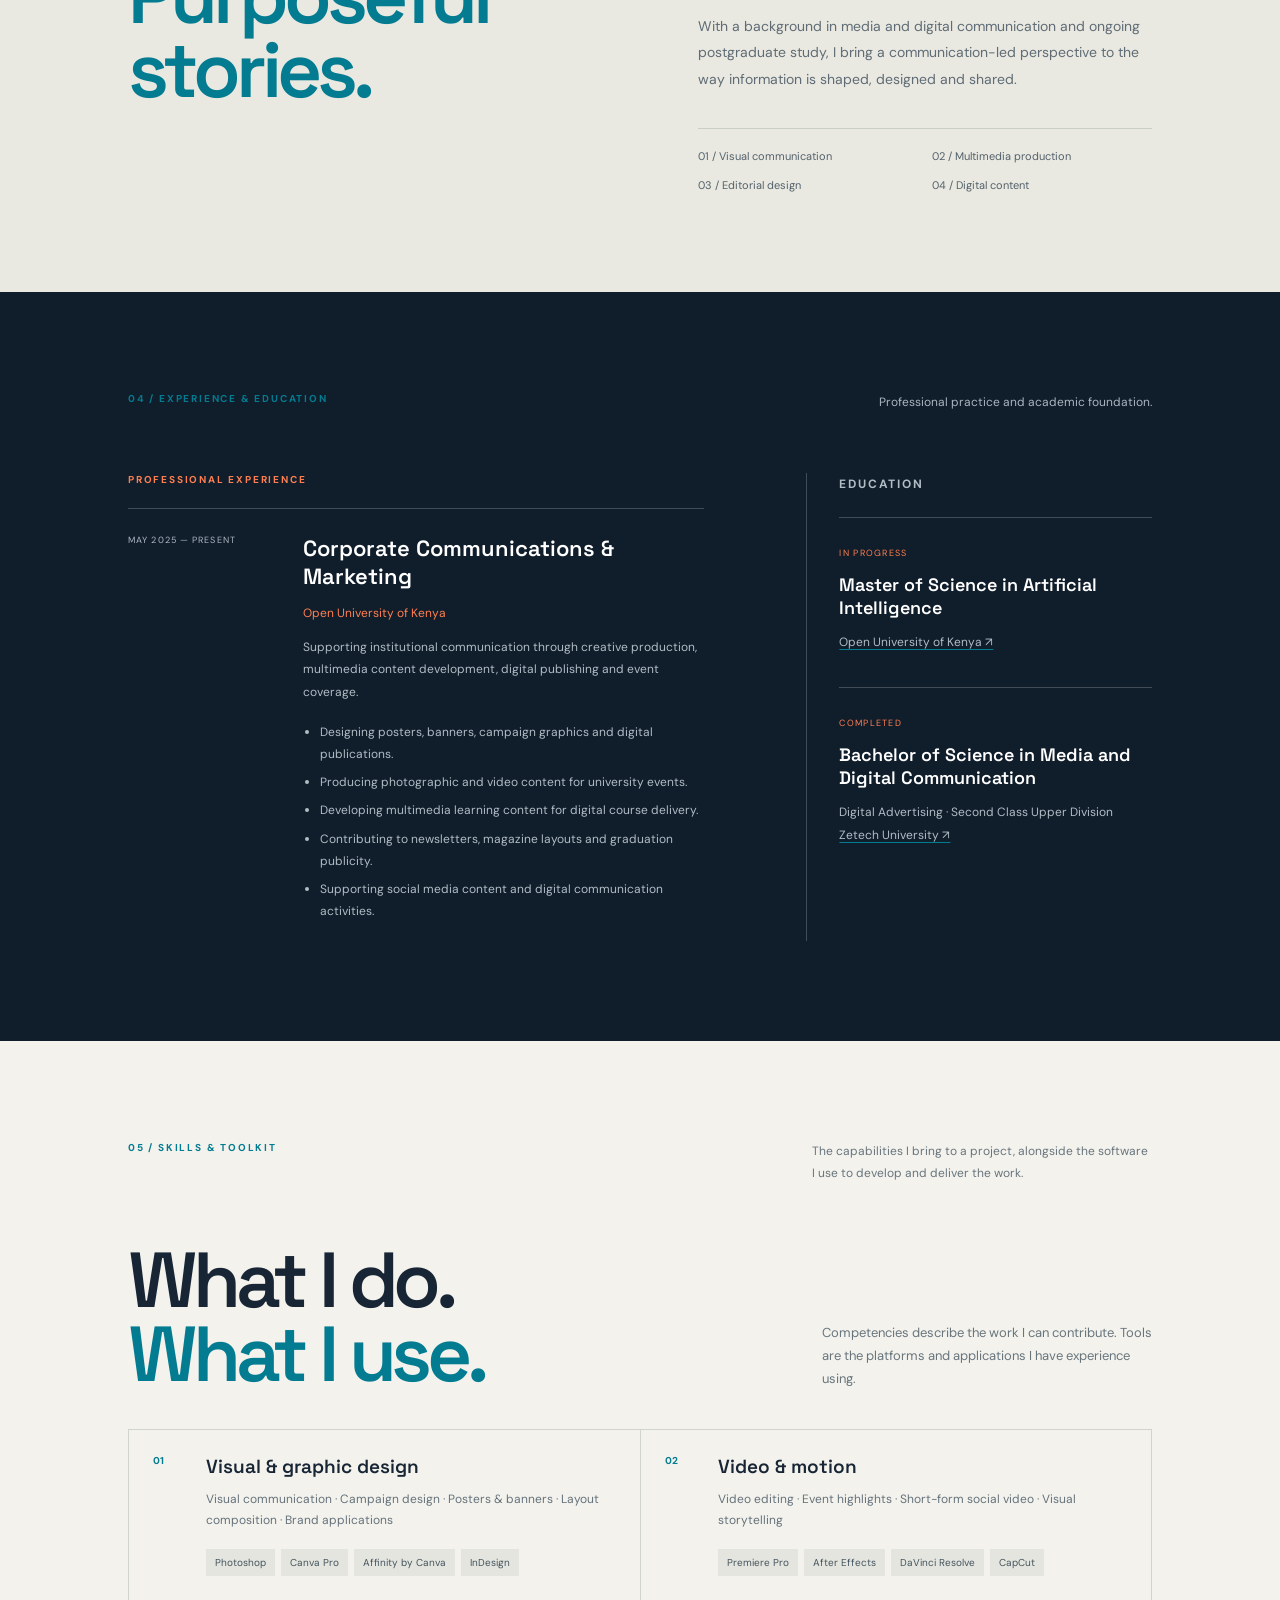
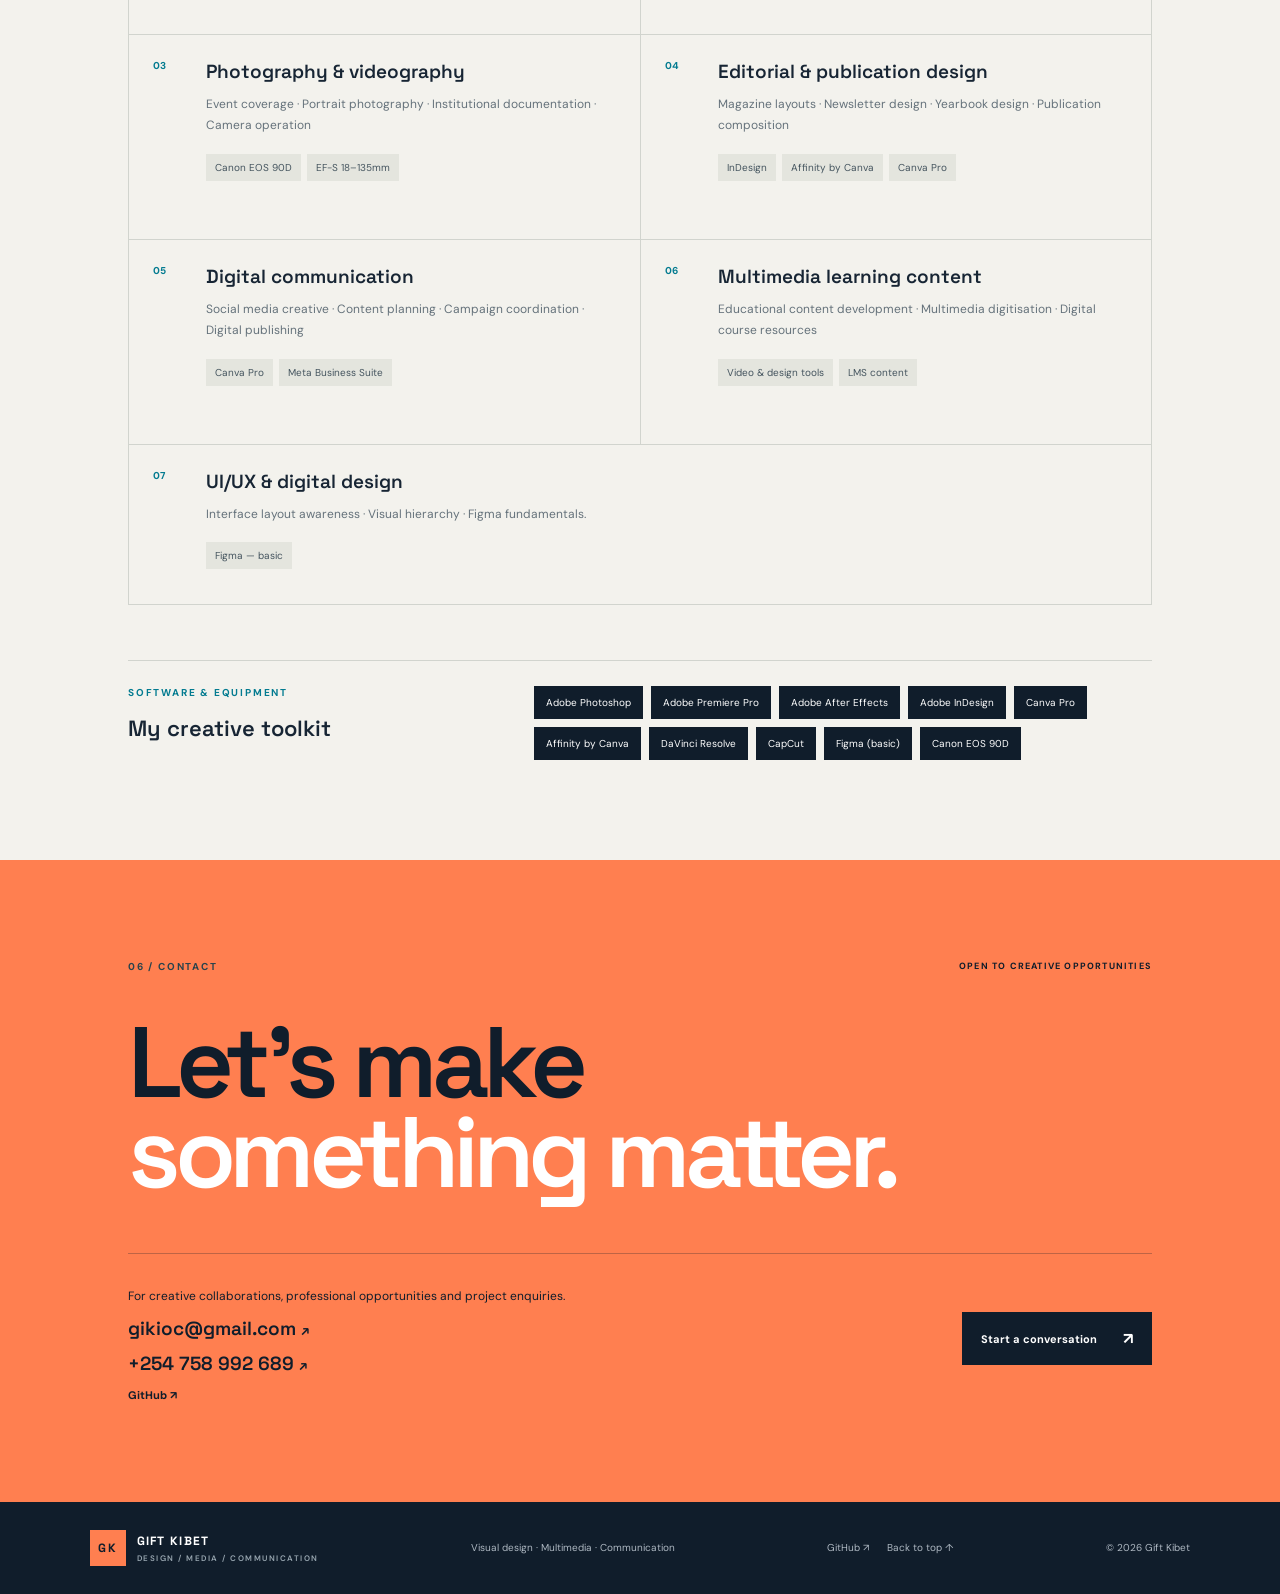
==== commit 1d86683c: "Remove selected projects section and add CV to main navigation" ====
--- a/index.html
+++ b/index.html
@@ -25,7 +25,7 @@
   <a class="wordmark" href="#top" aria-label="Gift Kibet home"><span class="mark">GK</span><span class="wordmark-name">GIFT KIBET<small>DESIGN / MEDIA / COMMUNICATION</small></span></a>
   <button class="menu-toggle" aria-label="Open navigation" aria-expanded="false" aria-controls="primary-navigation"><span></span><span></span></button>
   <nav class="navigation" id="primary-navigation" aria-label="Main navigation">
-    <a href="#work">Work</a><a href="#selected-work">Projects</a><a href="#about">Profile</a><a href="#experience">Experience</a><a href="#skills">Skills & tools</a><a href="#contact" class="nav-contact">Contact <span>↗</span></a>
+    <a href="#work">Work</a><a href="#about">Profile</a><a href="#experience">Experience</a><a href="#skills">Skills & tools</a><a href="#contact">Contact</a><a href="#download-cv" class="nav-contact" data-cv-download>Download CV <span>↓</span></a>
   </nav>
 </header>
 <main id="main">
@@ -59,18 +59,7 @@
   </div>
   <p class="portfolio-note"><span>PORTFOLIO ARCHIVE</span> The category structure is live. Original project media and case studies will be added as the work is curated and verified.</p>
   </section>
-<section class="featured-section section-paper" id="selected-work">
-  <div class="section-top"><p class="eyebrow">02 / SELECTED PROJECTS</p><p class="section-note">A closer look at selected work, with project context, contribution and production details.</p></div>
-  <div class="featured-heading"><h2>Selected<br><em>projects.</em></h2><a class="featured-all" href="#work">Explore all six practice areas ↗</a></div>
-  <div class="featured-list">
-    <a class="featured-row" href="/work/visual-communication/graduation-2026-publicity/"><span class="featured-number">01</span><span class="featured-type">VISUAL COMMUNICATION · 2026</span><strong>2026 Graduation Publicity</strong><span class="featured-arrow">↗</span></a>
-    <a class="featured-row" href="/work/editorial/the-dispatch/"><span class="featured-number">02</span><span class="featured-type">EDITORIAL & PUBLICATIONS · 2025–2026</span><strong>The Dispatch Newsletter</strong><span class="featured-arrow">↗</span></a>
-    <a class="featured-row" href="/work/editorial/ouk-chronicles/"><span class="featured-number">03</span><span class="featured-type">EDITORIAL & PUBLICATIONS · 2026</span><strong>OUK Chronicles</strong><span class="featured-arrow">↗</span></a>
-    <a class="featured-row" href="/work/photography/institutional-event-coverage/"><span class="featured-number">04</span><span class="featured-type">PHOTOGRAPHY · 2025–2026</span><strong>Institutional Event Coverage</strong><span class="featured-arrow">↗</span></a>
-    <a class="featured-row" href="/work/learning-content/multimedia-learning-content/"><span class="featured-number">05</span><span class="featured-type">MULTIMEDIA & LEARNING CONTENT · 2025–2026</span><strong>Multimedia Learning Content</strong><span class="featured-arrow">↗</span></a>
-  </div>
-  <p class="featured-footnote">Project pages are being developed. Original work samples will be added as approved media is prepared.</p>
-</section>
+
 <section class="about-section section-paper" id="about">
   <div class="section-top"><p class="eyebrow">03 / PROFILE</p><p class="section-note">A communication-led approach to creative problem-solving.</p></div>
   <div class="about-layout"><div><p class="eyebrow accent-dark">WHO I AM</p><h2>Creative work.<br><em>Purposeful stories.</em></h2></div><div class="about-copy"><p class="about-lead">I approach creative work through communication, design and audience needs.</p><p>My practice spans visual design, photography, videography, editorial publishing, social media and multimedia learning content. I enjoy translating information and ideas into engaging visual experiences — from a campaign graphic to a complete publication or video story.</p><p>With a background in media and digital communication and ongoing postgraduate study, I bring a communication-led perspective to the way information is shaped, designed and shared.</p><div class="discipline-list"><span>01 / Visual communication</span><span>02 / Multimedia production</span><span>03 / Editorial design</span><span>04 / Digital content</span></div></div></div>
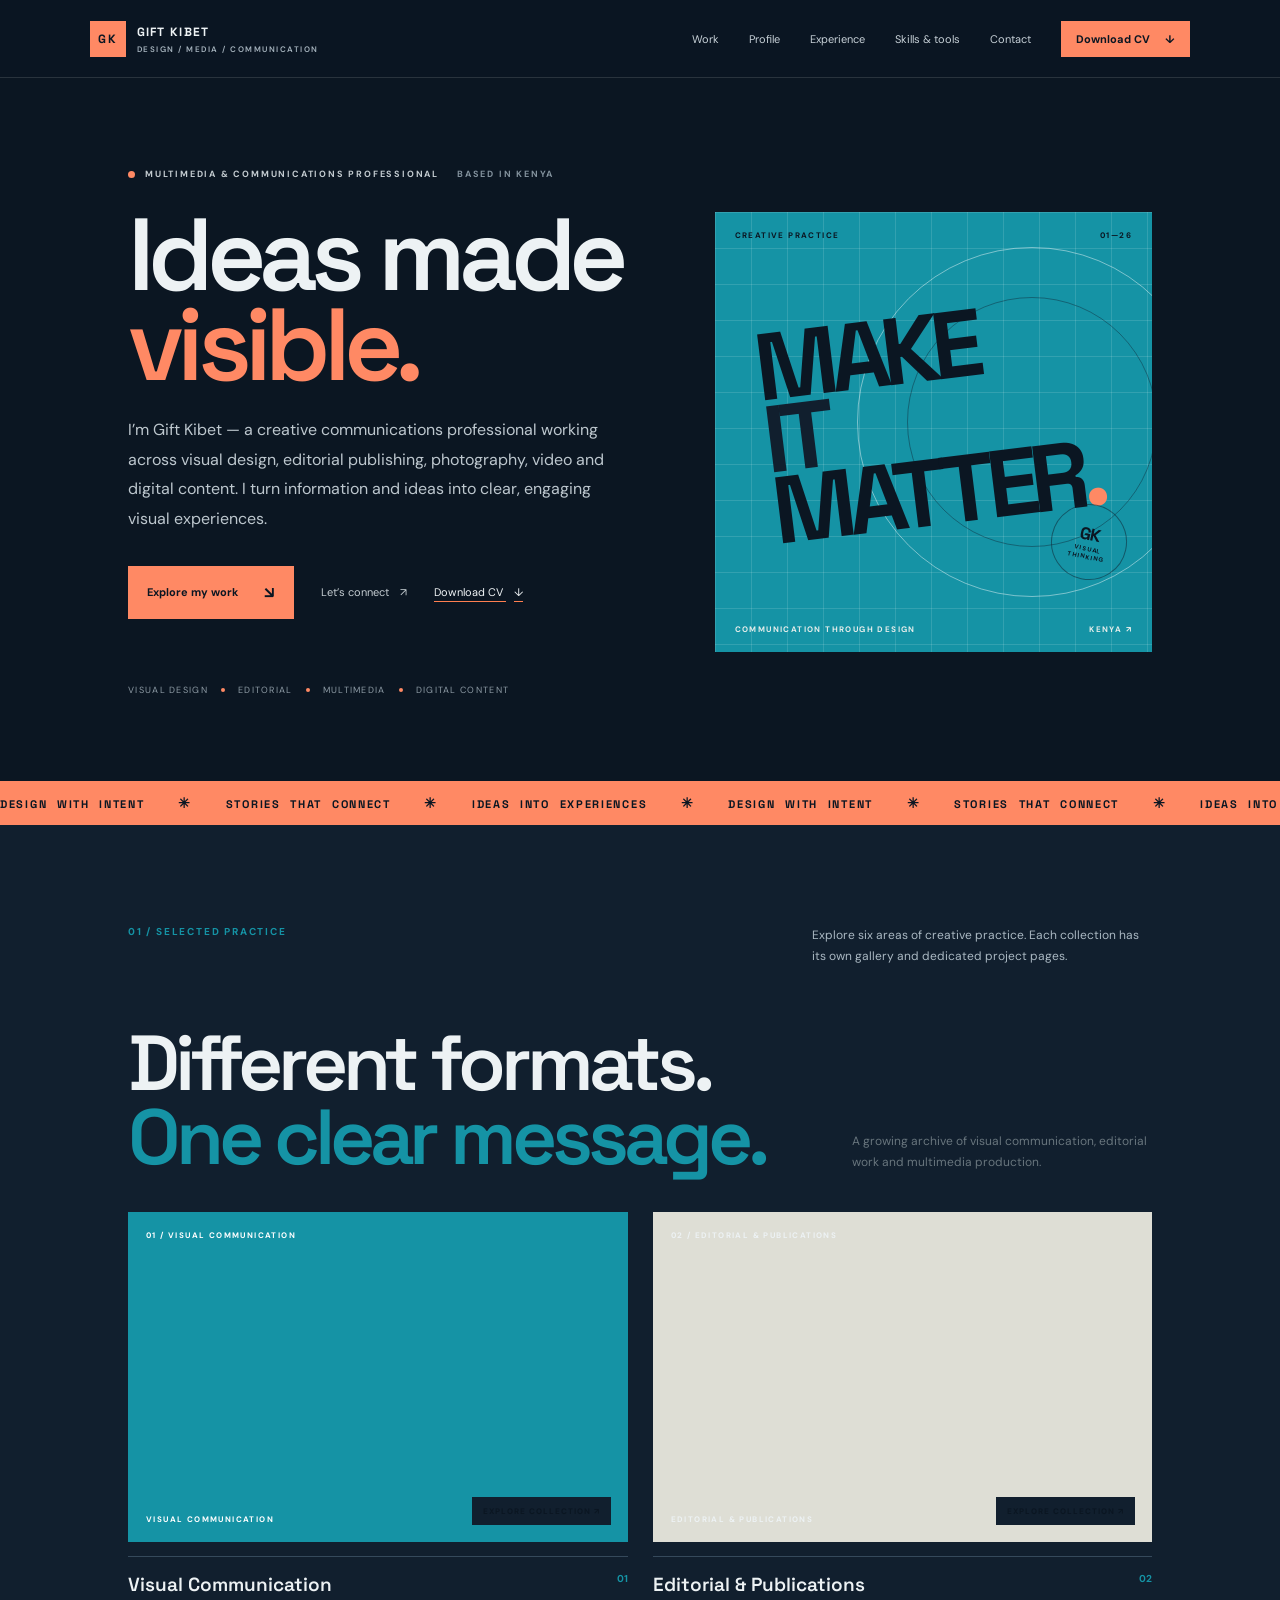
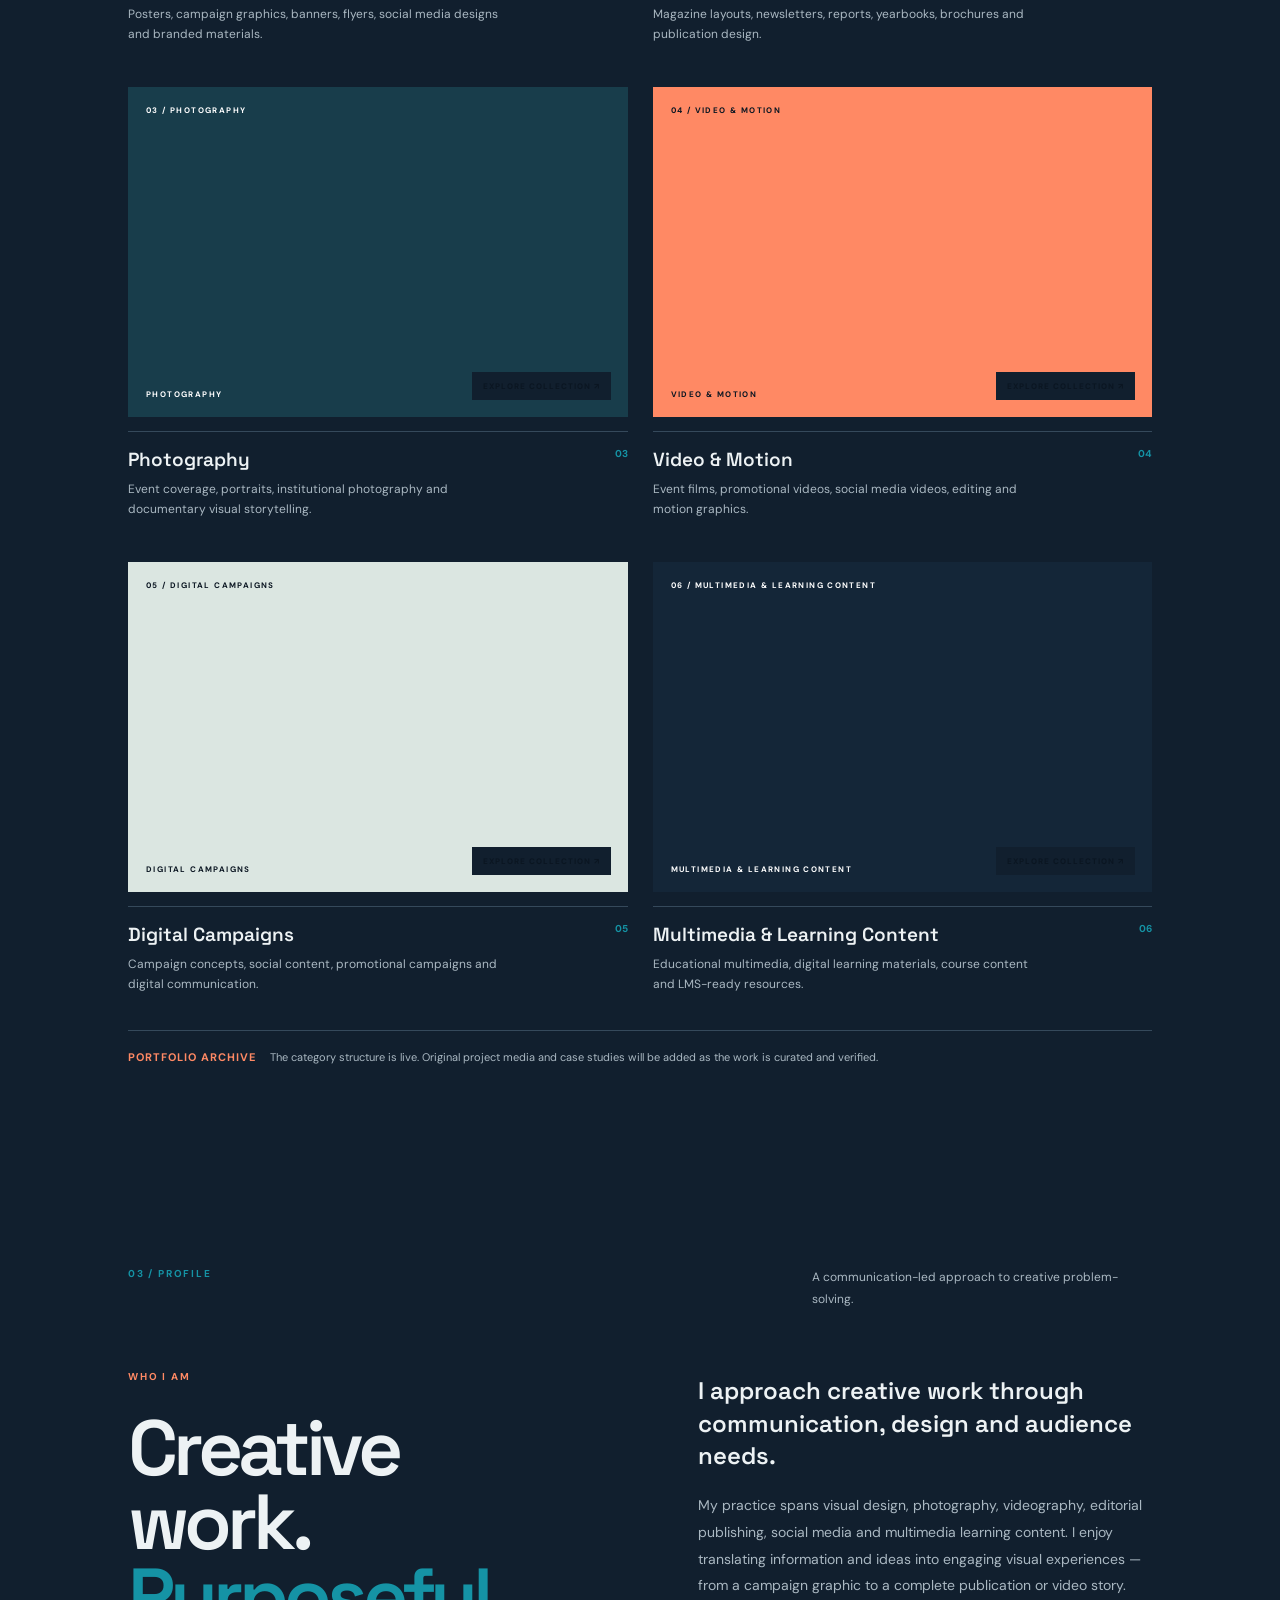
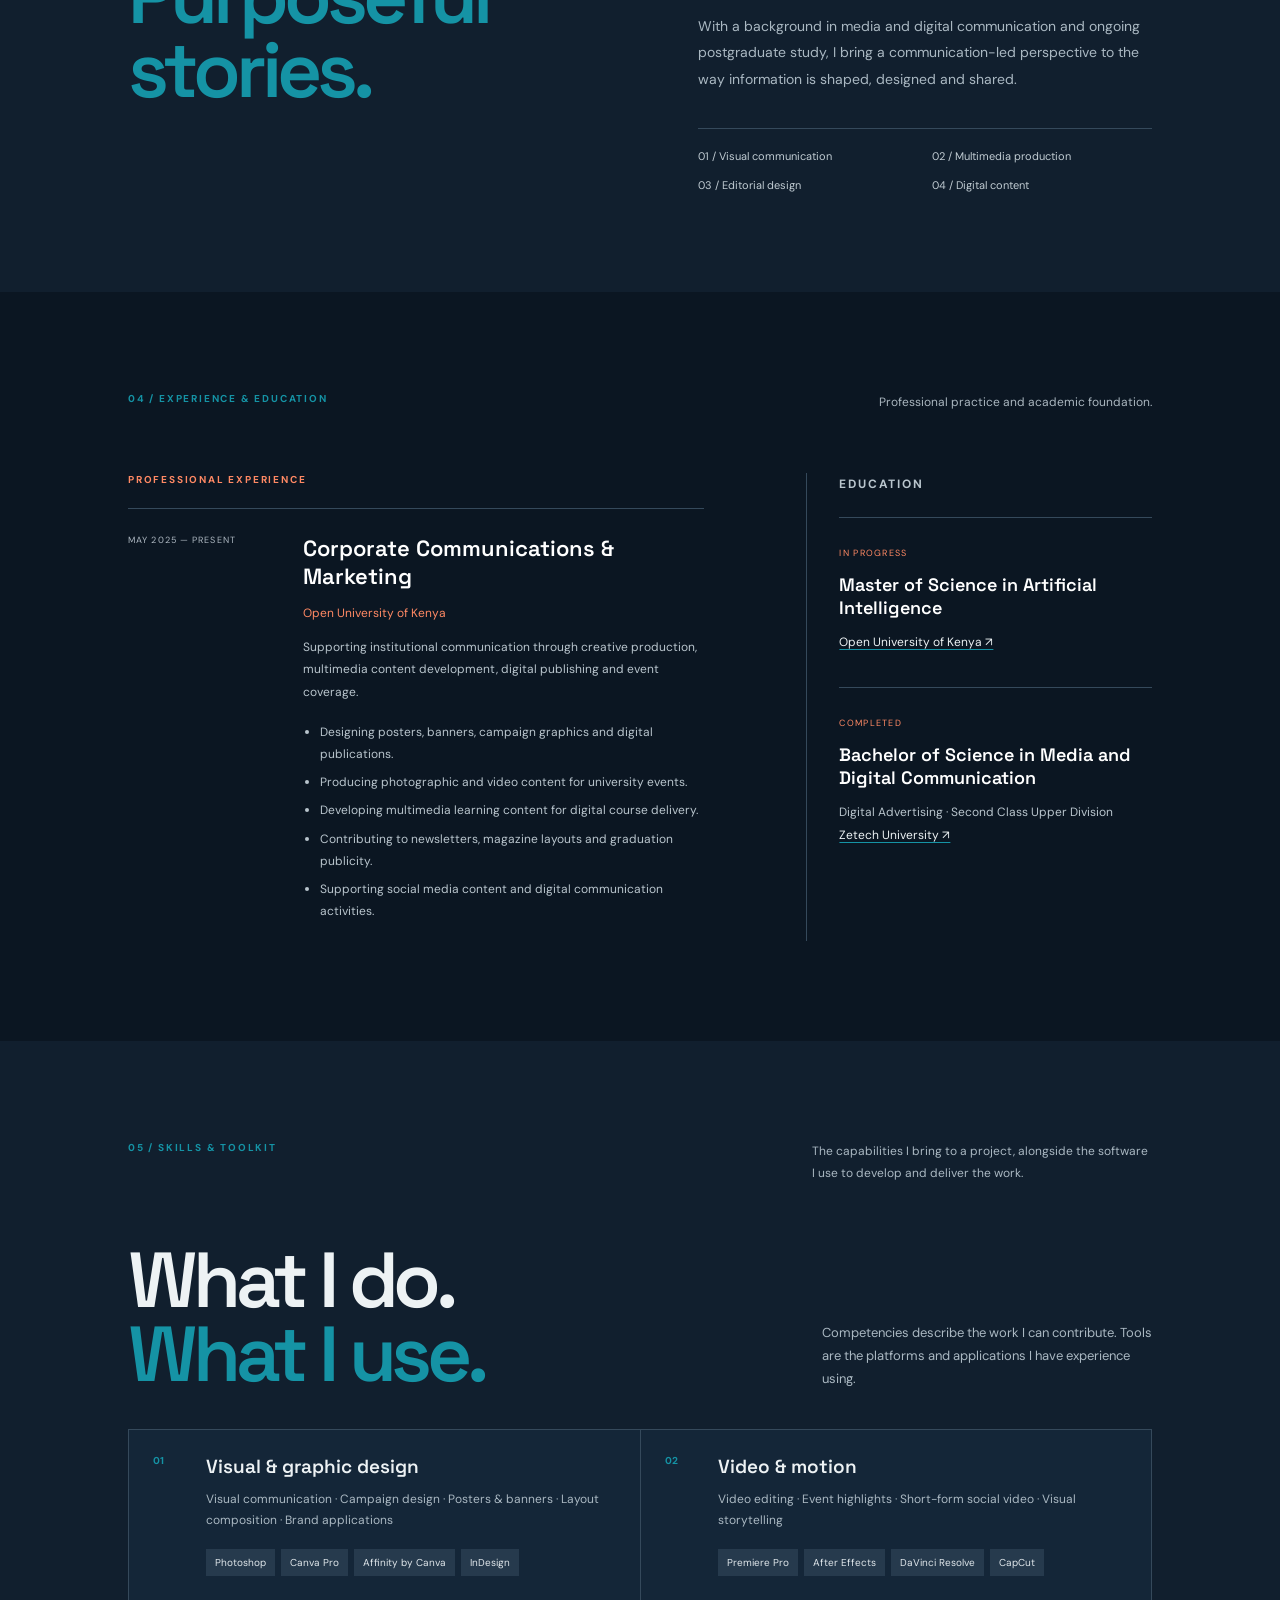
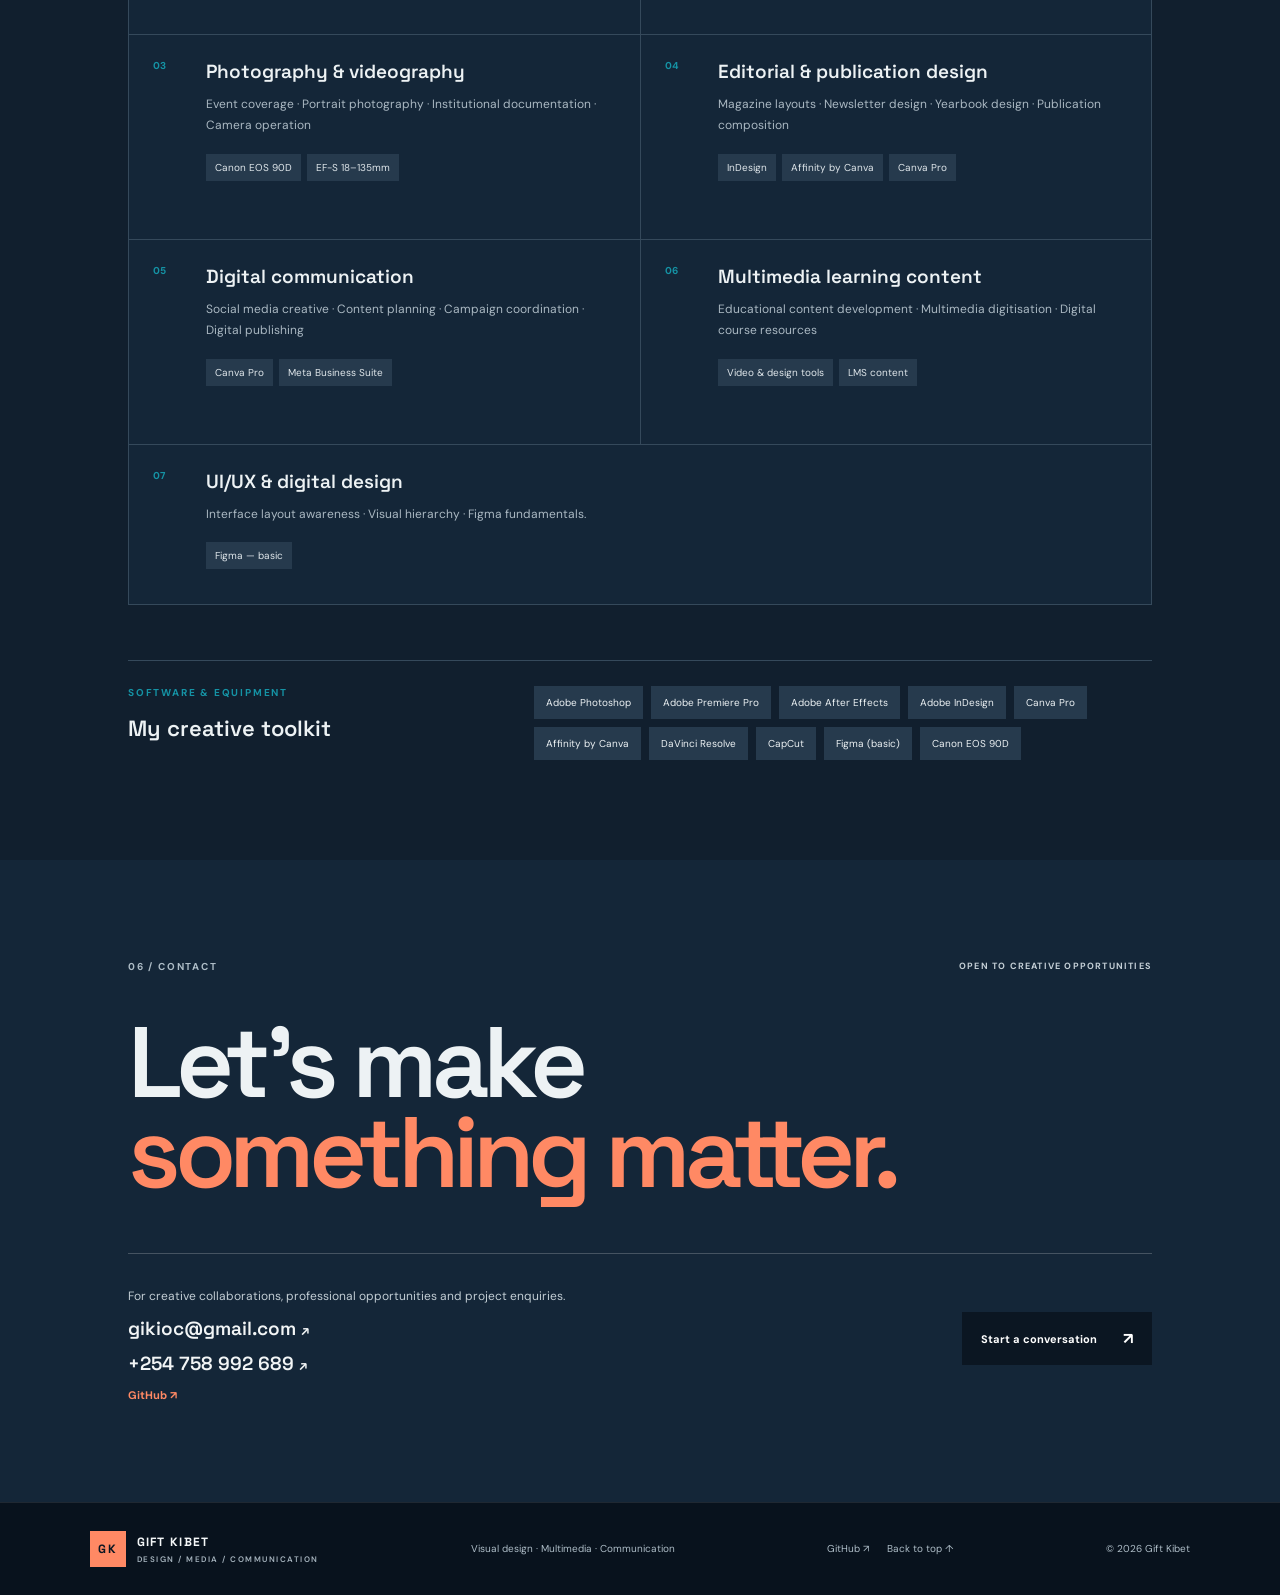
==== commit cafd6cd5: "Align browser theme color with dark visual identity" ====
--- a/index.html
+++ b/index.html
@@ -3,7 +3,7 @@
 <head>
 <meta charset="utf-8">
 <meta name="viewport" content="width=device-width,initial-scale=1">
-<meta name="theme-color" content="#101d2b">
+<meta name="theme-color" content="#0b1622">
 <meta name="description" content="Gift Kibet — creative communications professional working across visual design, editorial publishing, photography, video and digital learning in Kenya.">
 <meta property="og:title" content="Gift Kibet — Design, Media & Communication">
 <meta property="og:description" content="A multidisciplinary creative practice spanning visual communication, multimedia, editorial design and digital content.">
--- a/styles.css
+++ b/styles.css
@@ -32,3 +32,61 @@
 .education-panel a:hover{color:var(--teal)}
 .contact-email{display:block;margin-top:10px}
 @media(max-width:680px){.hero-actions{flex-wrap:wrap;gap:16px}.cv-download{flex-basis:100%;width:max-content}}
+
+
+/* DARK PREMIUM THEME — shared across the homepage and portfolio pages */
+:root{
+  color-scheme:dark;
+  --navy:#0b1622;
+  --navy-2:#142638;
+  --teal:#1593a5;
+  --teal-dark:#087487;
+  --coral:#ff8964;
+  --paper:#111f2e;
+  --paper-2:#192b3d;
+  --ink:#edf2f4;
+  --muted:#aab8c2;
+  --line:#35495b;
+  --white:#f7f9fa;
+}
+body{background:var(--navy);color:#edf2f4}
+.site-header{background:rgba(11,22,34,.94);border-bottom-color:#ffffff20}
+.wordmark-name small{color:#a6b4be}
+.navigation a{color:#c7d1d8}
+.navigation .nav-contact{background:var(--coral);color:var(--navy)}
+.section-light,.section-paper{background:var(--paper);color:var(--ink)}
+.section-note,.about-copy>p:not(.about-lead),.skills-intro>p,.skill-card p,.work-info p{color:#aab8c2}
+.discipline-list{border-color:var(--line)}
+.discipline-list span{color:#c1ccd3}
+.work-info{border-color:var(--line)}
+.filters .filter{border-color:#536777;color:#c6d0d6}
+.filters .filter:hover,.filters .filter[aria-pressed=true]{background:var(--coral);border-color:var(--coral);color:var(--navy)}
+.skills-grid,.skill-card,.toolbox{border-color:var(--line)}
+.skill-card{background:#142638}
+.tool-tags span{background:#263a4d;color:#e0e7eb}
+.toolbox-list span{background:#263a4d;color:#edf2f4}
+.education-panel{border-color:var(--line)}
+.education-panel>div{border-color:var(--line)}
+.education-panel p,.experience-item p,.experience-item li{color:#b9c5cd}
+.experience-item{border-color:var(--line)}
+.contact-section{background:var(--navy-2);color:#edf2f4}
+.contact-section .eyebrow{color:#aebdc7}
+.contact-kicker>span{color:#c4cfd6}
+.contact-section h2 em{color:var(--coral)}
+.contact-bottom{border-color:#ffffff35}
+.contact-bottom p{color:#c2cdd4}
+.contact-email{color:#f2f5f6}
+.contact-email:hover{color:var(--coral)}
+.contact-social{color:#c2cdd4}
+.contact-social a{color:var(--coral)}
+footer{background:#08121d;color:#aebdc7;border-top:1px solid #ffffff18}
+footer .wordmark{color:#f4f7f8}
+.cv-download{color:#f1f5f7}
+.cv-download:hover{color:var(--coral)}
+.education-panel a{color:#edf2f4}
+.education-panel a:hover{color:var(--coral)}
+.portfolio-note{border-color:var(--line);color:#aab8c2}
+@media(max-width:680px){
+ .navigation{background:var(--navy);border-color:#ffffff25}
+ .navigation .nav-contact{text-align:center}
+}
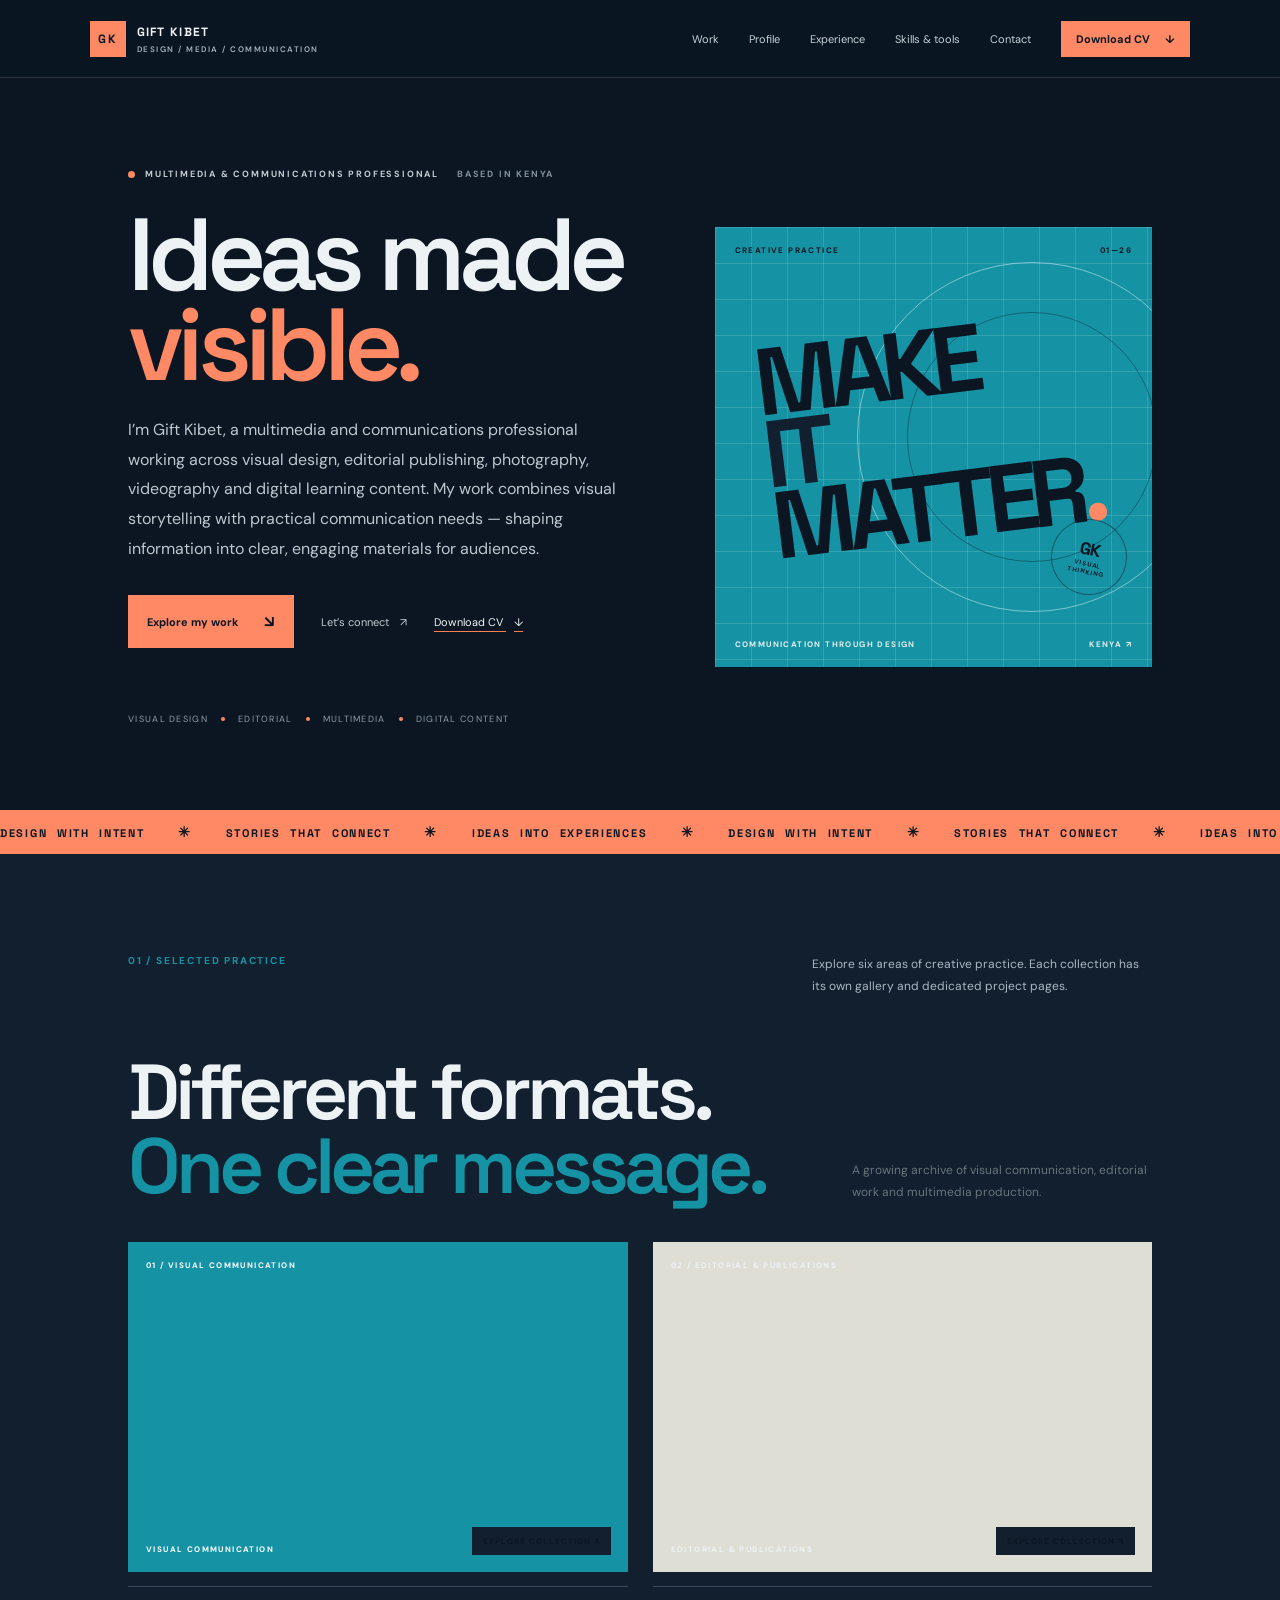
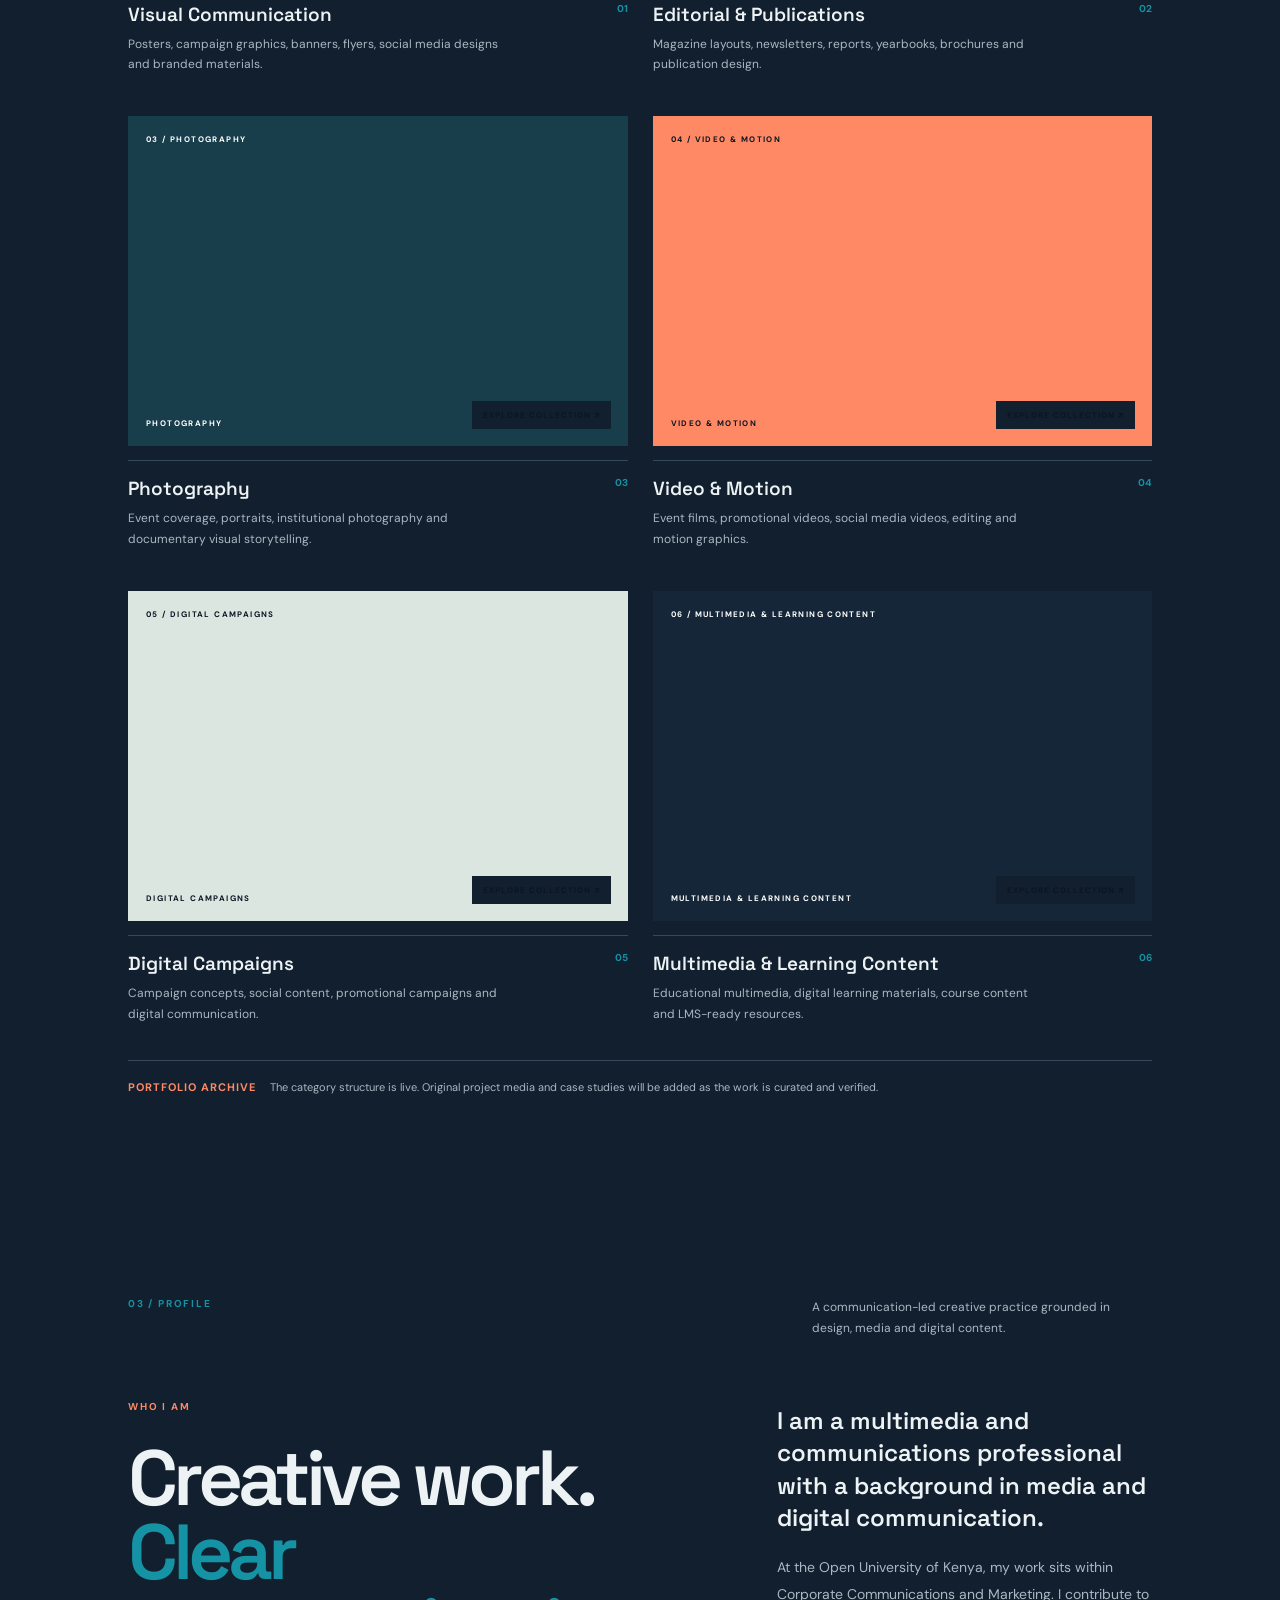
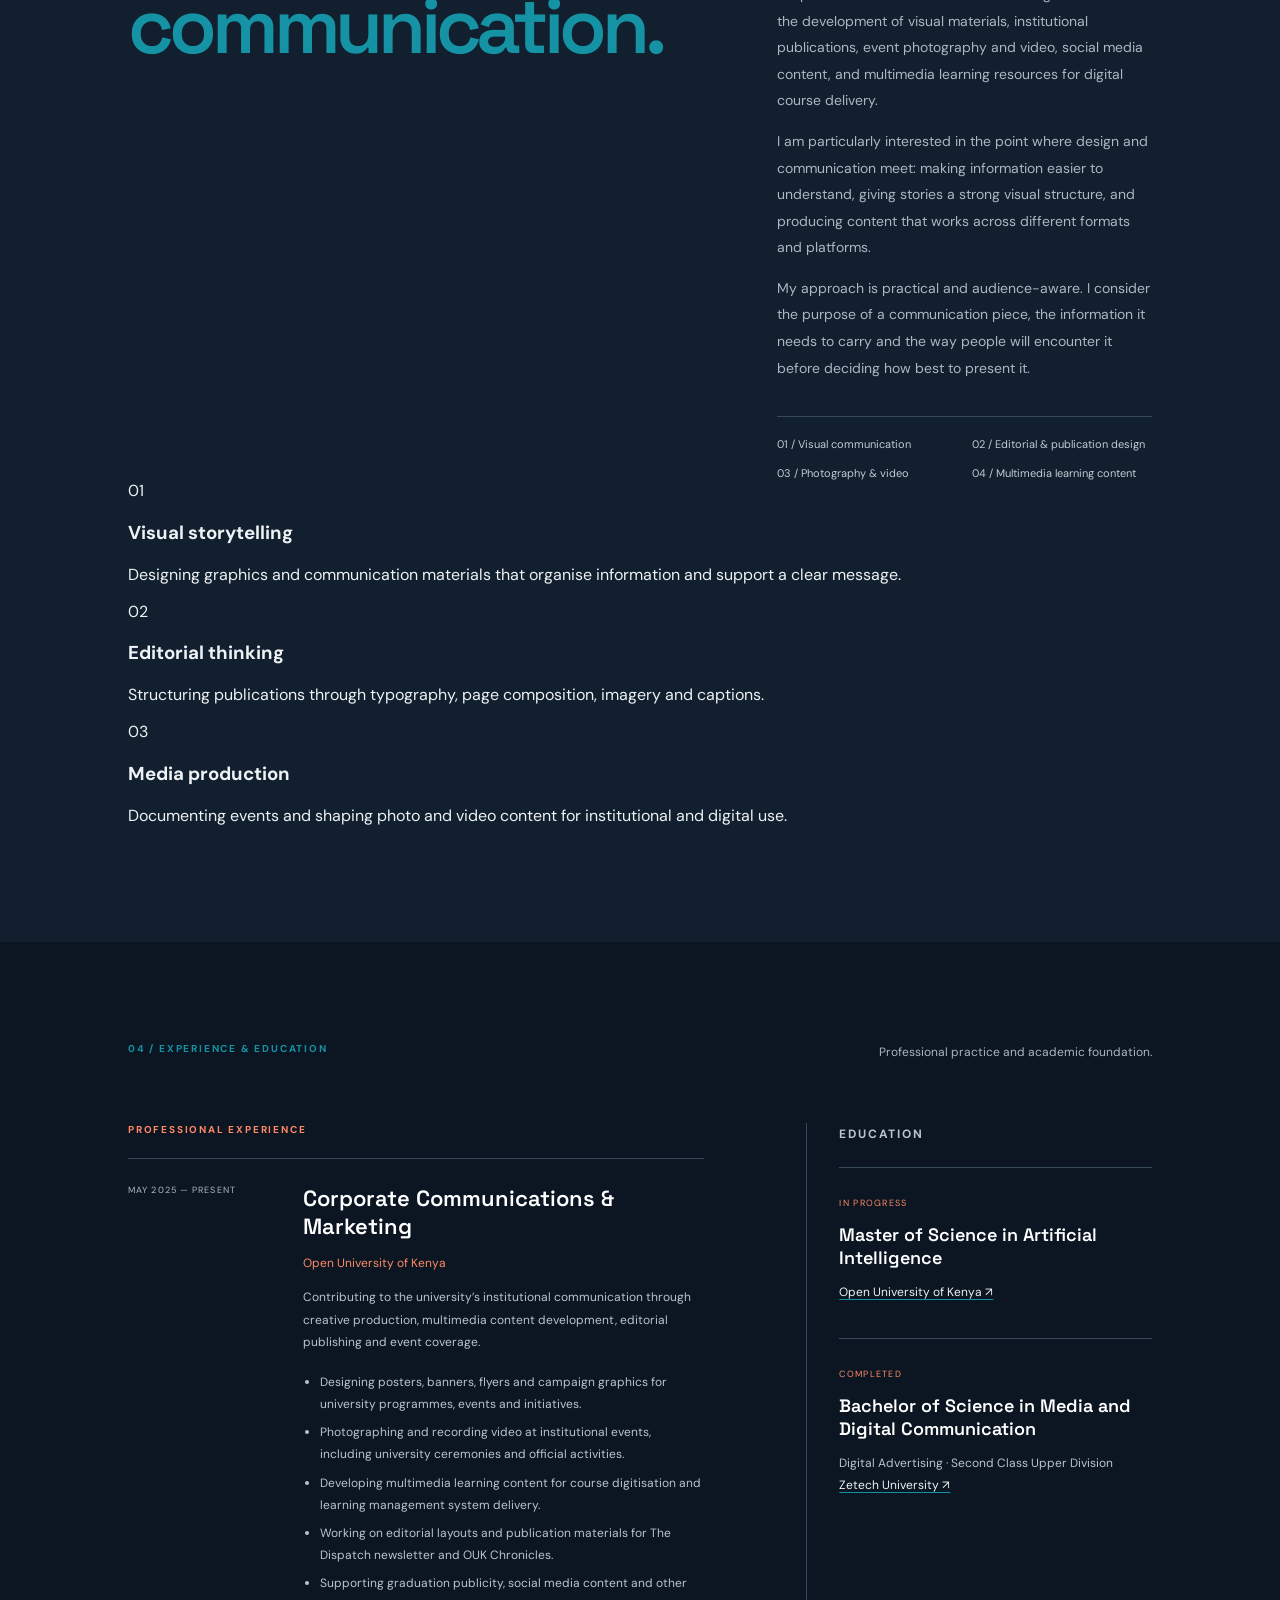
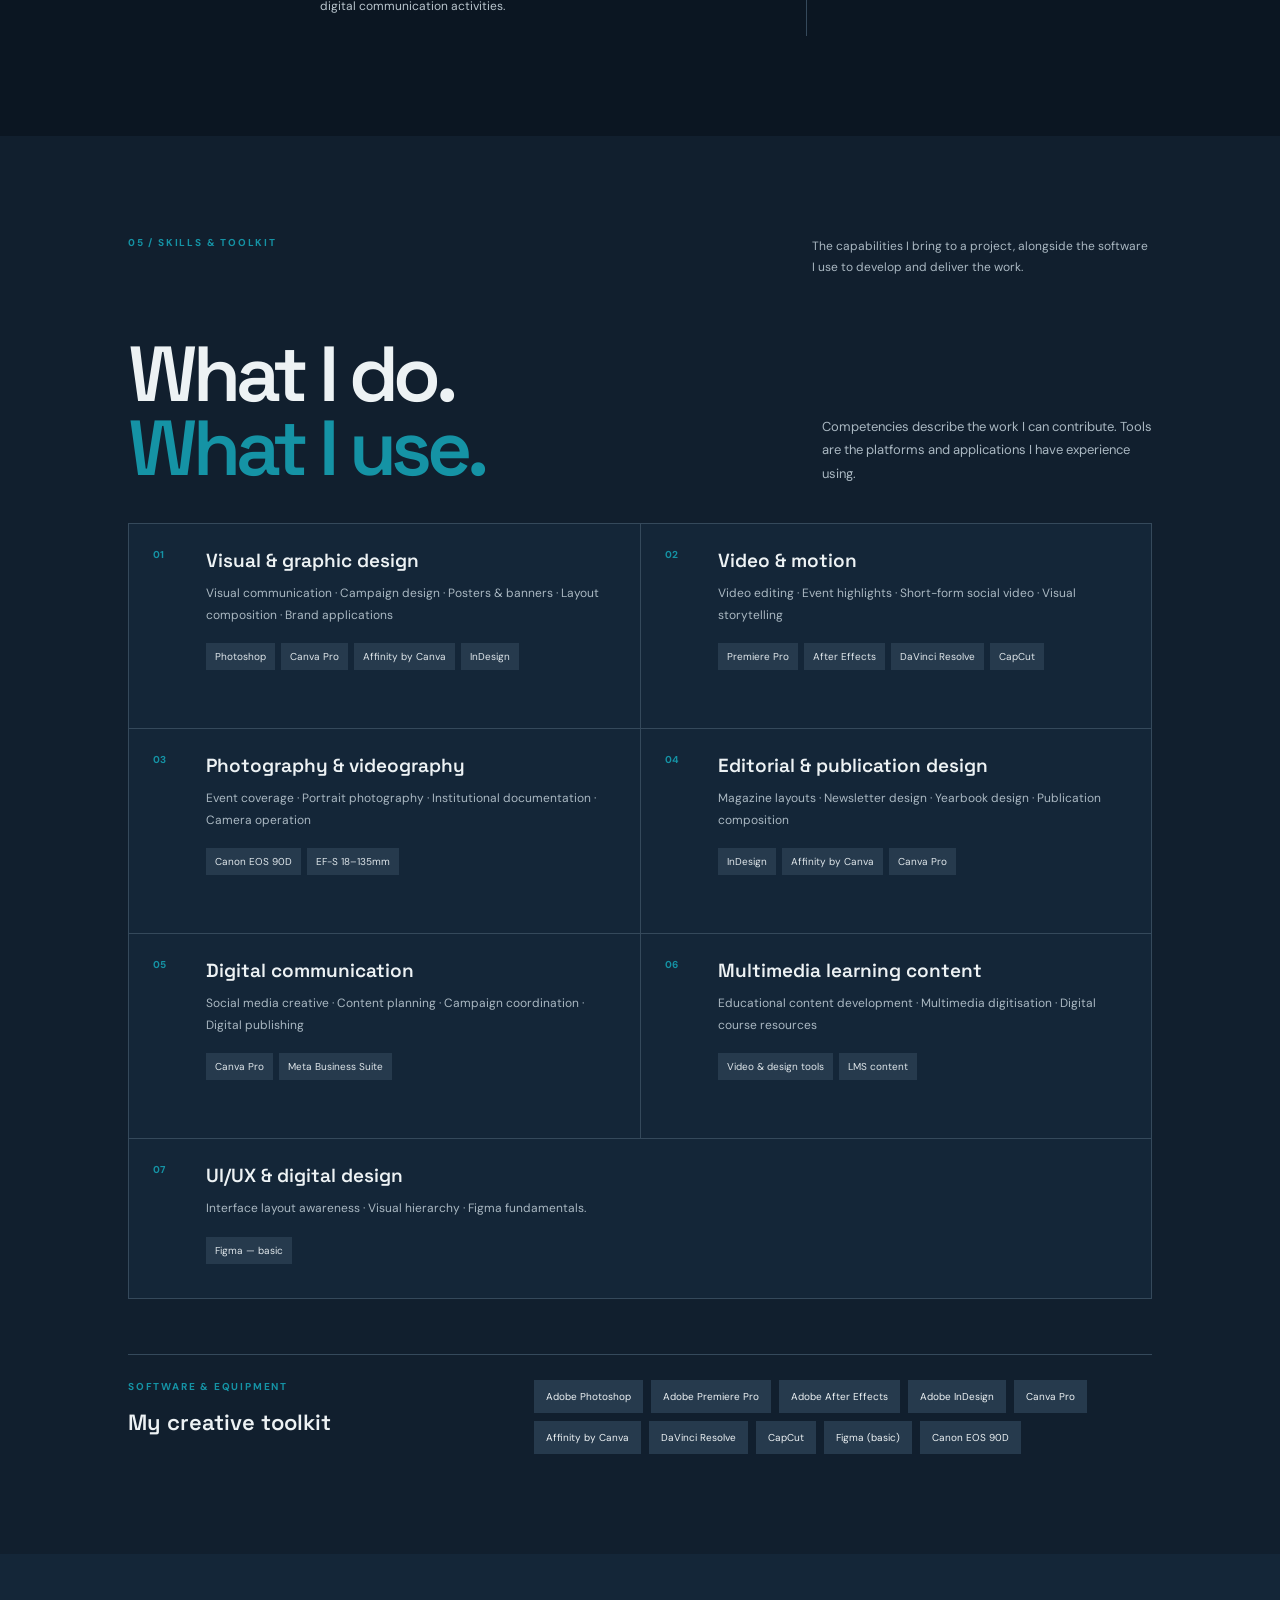
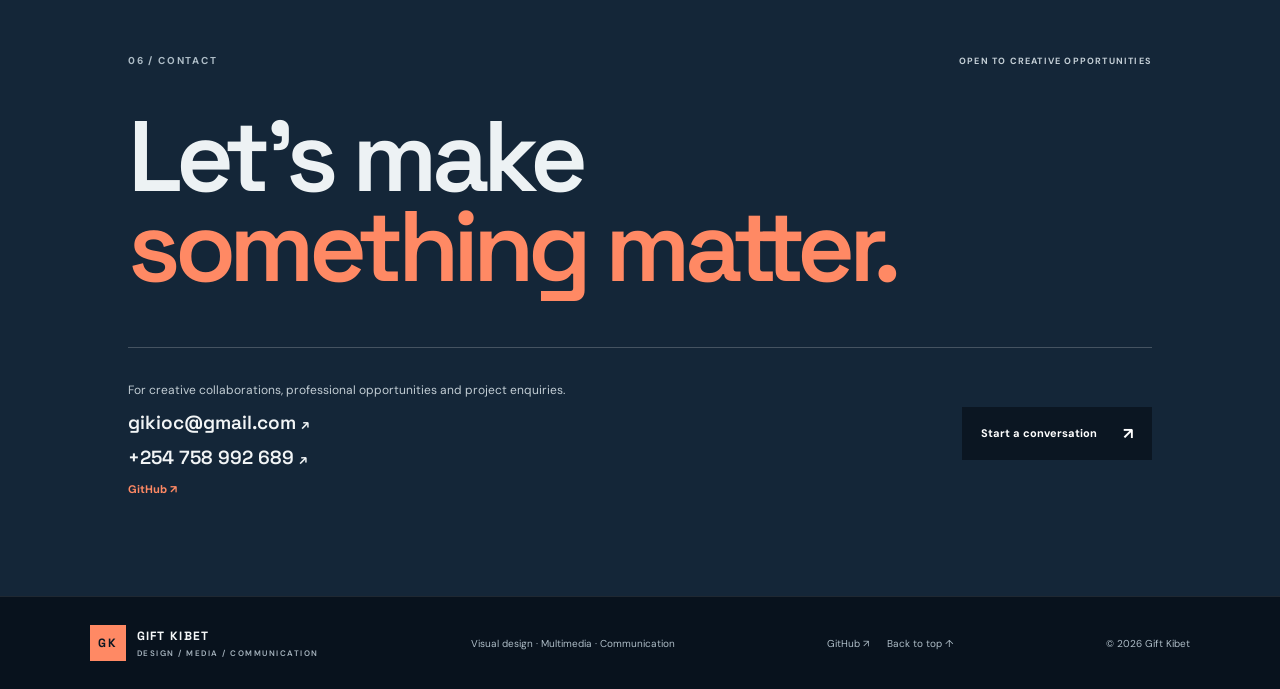
==== commit deb53baf: "Strengthen professional profile and experience narrative" ====
--- a/index.html
+++ b/index.html
@@ -4,9 +4,9 @@
 <meta charset="utf-8">
 <meta name="viewport" content="width=device-width,initial-scale=1">
 <meta name="theme-color" content="#0b1622">
-<meta name="description" content="Gift Kibet — creative communications professional working across visual design, editorial publishing, photography, video and digital learning in Kenya.">
+<meta name="description" content="Gift Kibet — Multimedia and communications professional working across visual design, editorial publishing, photography, video editing and digital learning content in Kenya.">
 <meta property="og:title" content="Gift Kibet — Design, Media & Communication">
-<meta property="og:description" content="A multidisciplinary creative practice spanning visual communication, multimedia, editorial design and digital content.">
+<meta property="og:description" content="Gift Kibet is a multimedia and communications professional with experience in visual communication, editorial publishing, event photography, video editing and digital learning content.">
 <meta property="og:type" content="website">
 <title>Gift Kibet — Design, Media & Communication</title>
 <link rel="canonical" href="https://gift-kibet-portfolio.vercel.app/">
@@ -33,7 +33,7 @@
   <div class="hero-copy">
     <p class="eyebrow"><span class="eyebrow-dot"></span> MULTIMEDIA & COMMUNICATIONS PROFESSIONAL <span class="eyebrow-location">BASED IN KENYA</span></p>
     <h1>Ideas made<br><em>visible.</em></h1>
-    <p class="hero-intro">I’m Gift Kibet — a creative communications professional working across visual design, editorial publishing, photography, video and digital content. I turn information and ideas into clear, engaging visual experiences.</p>
+    <p class="hero-intro">I’m Gift Kibet, a multimedia and communications professional working across visual design, editorial publishing, photography, videography and digital learning content. My work combines visual storytelling with practical communication needs — shaping information into clear, engaging materials for audiences.</p>
     <div class="hero-actions"><a class="button button-accent" href="#work">Explore my work <span>↘</span></a><a class="text-link" href="#contact">Let’s connect <span>↗</span></a><a class="text-link cv-download" href="#download-cv" data-cv-download>Download CV <span>↓</span></a></div>
     <div class="hero-meta"><span>VISUAL DESIGN</span><i></i><span>EDITORIAL</span><i></i><span>MULTIMEDIA</span><i></i><span>DIGITAL CONTENT</span></div>
   </div>
@@ -61,12 +61,13 @@
   </section>
 
 <section class="about-section section-paper" id="about">
-  <div class="section-top"><p class="eyebrow">03 / PROFILE</p><p class="section-note">A communication-led approach to creative problem-solving.</p></div>
-  <div class="about-layout"><div><p class="eyebrow accent-dark">WHO I AM</p><h2>Creative work.<br><em>Purposeful stories.</em></h2></div><div class="about-copy"><p class="about-lead">I approach creative work through communication, design and audience needs.</p><p>My practice spans visual design, photography, videography, editorial publishing, social media and multimedia learning content. I enjoy translating information and ideas into engaging visual experiences — from a campaign graphic to a complete publication or video story.</p><p>With a background in media and digital communication and ongoing postgraduate study, I bring a communication-led perspective to the way information is shaped, designed and shared.</p><div class="discipline-list"><span>01 / Visual communication</span><span>02 / Multimedia production</span><span>03 / Editorial design</span><span>04 / Digital content</span></div></div></div>
+  <div class="section-top"><p class="eyebrow">03 / PROFILE</p><p class="section-note">A communication-led creative practice grounded in design, media and digital content.</p></div>
+  <div class="about-layout"><div><p class="eyebrow accent-dark">WHO I AM</p><h2>Creative work.<br><em>Clear communication.</em></h2></div><div class="about-copy"><p class="about-lead">I am a multimedia and communications professional with a background in media and digital communication.</p><p>At the Open University of Kenya, my work sits within Corporate Communications and Marketing. I contribute to the development of visual materials, institutional publications, event photography and video, social media content, and multimedia learning resources for digital course delivery.</p><p>I am particularly interested in the point where design and communication meet: making information easier to understand, giving stories a strong visual structure, and producing content that works across different formats and platforms.</p><p>My approach is practical and audience-aware. I consider the purpose of a communication piece, the information it needs to carry and the way people will encounter it before deciding how best to present it.</p><div class="discipline-list"><span>01 / Visual communication</span><span>02 / Editorial & publication design</span><span>03 / Photography & video</span><span>04 / Multimedia learning content</span></div></div></div>
+  <div class="profile-practice-grid" aria-label="Professional areas"><article><span>01</span><h3>Visual storytelling</h3><p>Designing graphics and communication materials that organise information and support a clear message.</p></article><article><span>02</span><h3>Editorial thinking</h3><p>Structuring publications through typography, page composition, imagery and captions.</p></article><article><span>03</span><h3>Media production</h3><p>Documenting events and shaping photo and video content for institutional and digital use.</p></article></div>
 </section>
 <section class="experience-section" id="experience">
   <div class="section-top"><p class="eyebrow">04 / EXPERIENCE & EDUCATION</p><p class="section-note">Professional practice and academic foundation.</p></div>
-  <div class="experience-layout"><div><p class="eyebrow accent">PROFESSIONAL EXPERIENCE</p><div class="experience-item"><div class="experience-date">MAY 2025 — PRESENT</div><div><h3>Corporate Communications & Marketing</h3><p class="organisation">Open University of Kenya</p><p>Supporting institutional communication through creative production, multimedia content development, digital publishing and event coverage.</p><ul><li>Designing posters, banners, campaign graphics and digital publications.</li><li>Producing photographic and video content for university events.</li><li>Developing multimedia learning content for digital course delivery.</li><li>Contributing to newsletters, magazine layouts and graduation publicity.</li><li>Supporting social media content and digital communication activities.</li></ul></div></div></div>
+  <div class="experience-layout"><div><p class="eyebrow accent">PROFESSIONAL EXPERIENCE</p><div class="experience-item"><div class="experience-date">MAY 2025 — PRESENT</div><div><h3>Corporate Communications & Marketing</h3><p class="organisation">Open University of Kenya</p><p>Contributing to the university’s institutional communication through creative production, multimedia content development, editorial publishing and event coverage.</p><ul><li>Designing posters, banners, flyers and campaign graphics for university programmes, events and initiatives.</li><li>Photographing and recording video at institutional events, including university ceremonies and official activities.</li><li>Developing multimedia learning content for course digitisation and learning management system delivery.</li><li>Working on editorial layouts and publication materials for The Dispatch newsletter and OUK Chronicles.</li><li>Supporting graduation publicity, social media content and other digital communication activities.</li></ul></div></div></div>
   <aside class="education-panel"><p class="eyebrow accent">EDUCATION</p><div><span>IN PROGRESS</span><h3>Master of Science in Artificial Intelligence</h3><p><a href="https://ouk.ac.ke/" target="_blank" rel="noopener noreferrer">Open University of Kenya ↗</a></p></div><div><span>COMPLETED</span><h3>Bachelor of Science in Media and Digital Communication</h3><p>Digital Advertising · Second Class Upper Division<br><a href="https://www.zetech.ac.ke/" target="_blank" rel="noopener noreferrer">Zetech University ↗</a></p></div></aside></div>
 </section>
 <section class="skills-section section-light" id="skills">
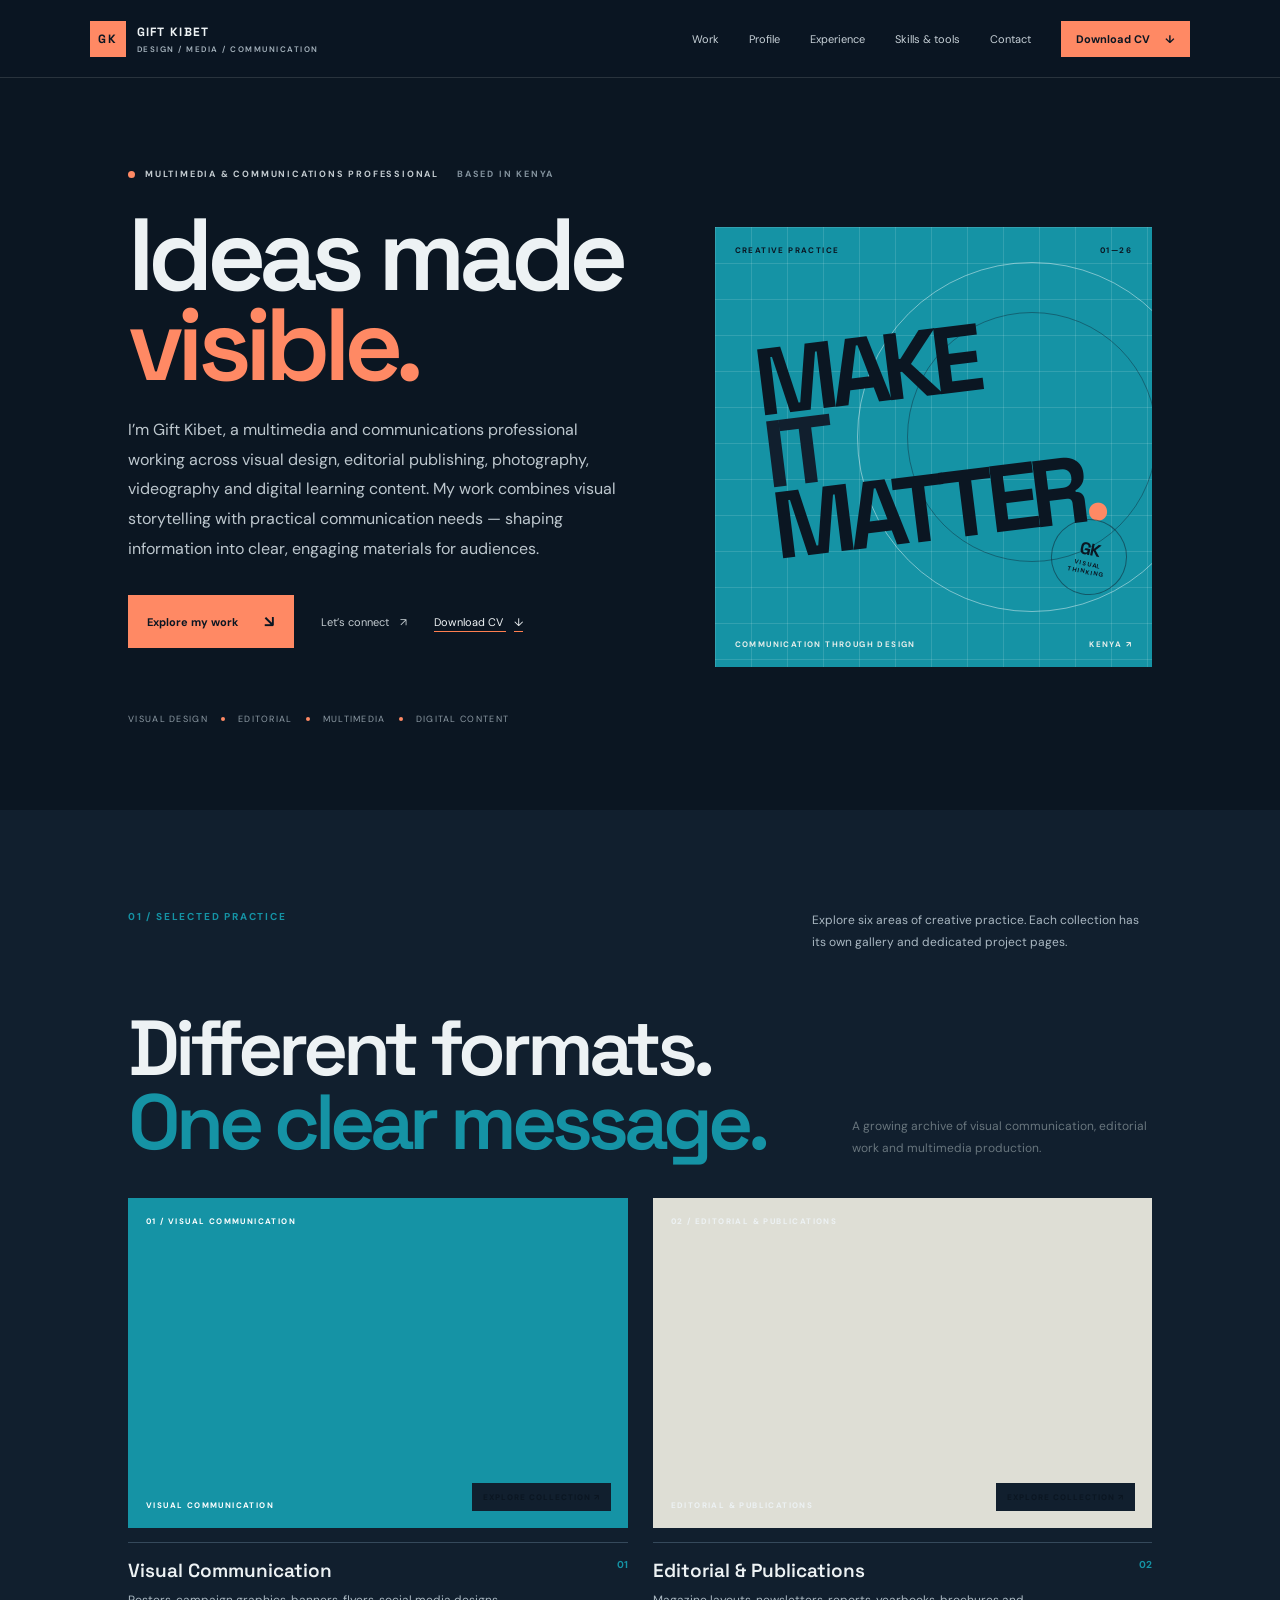
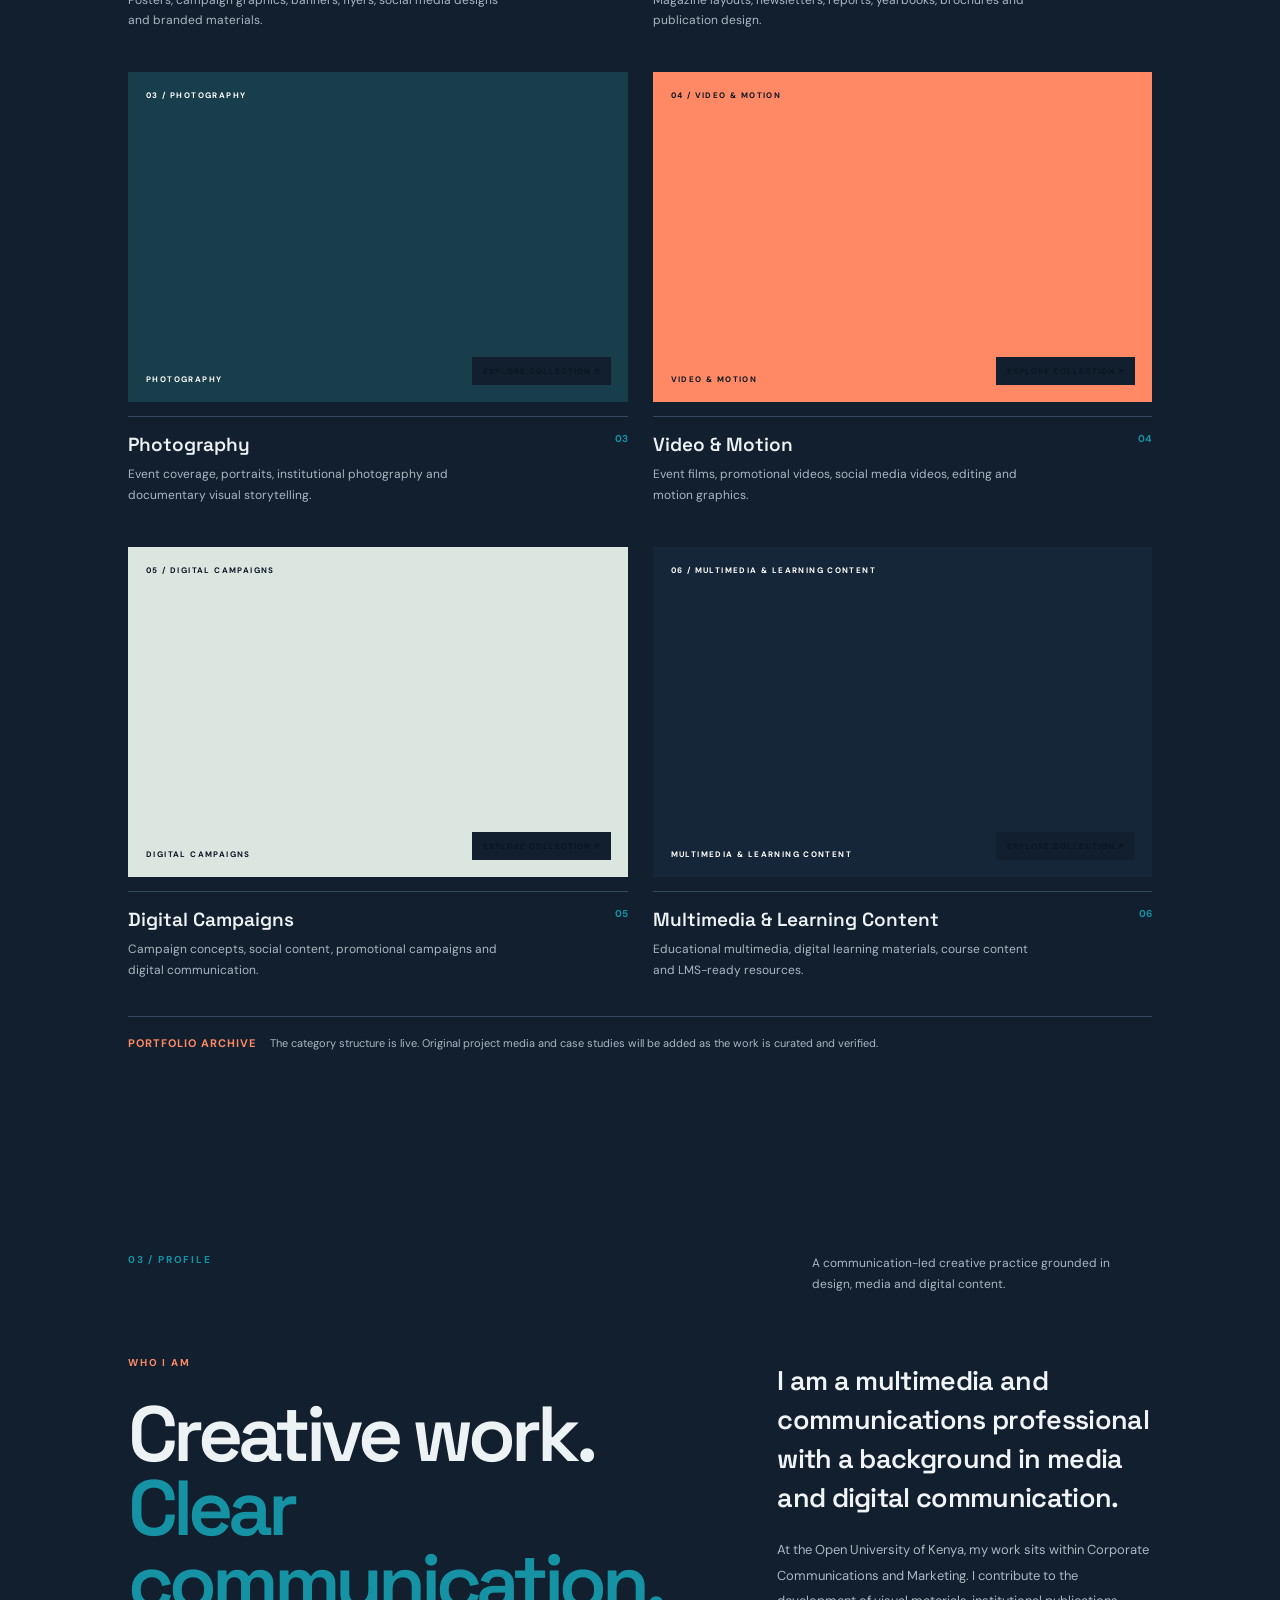
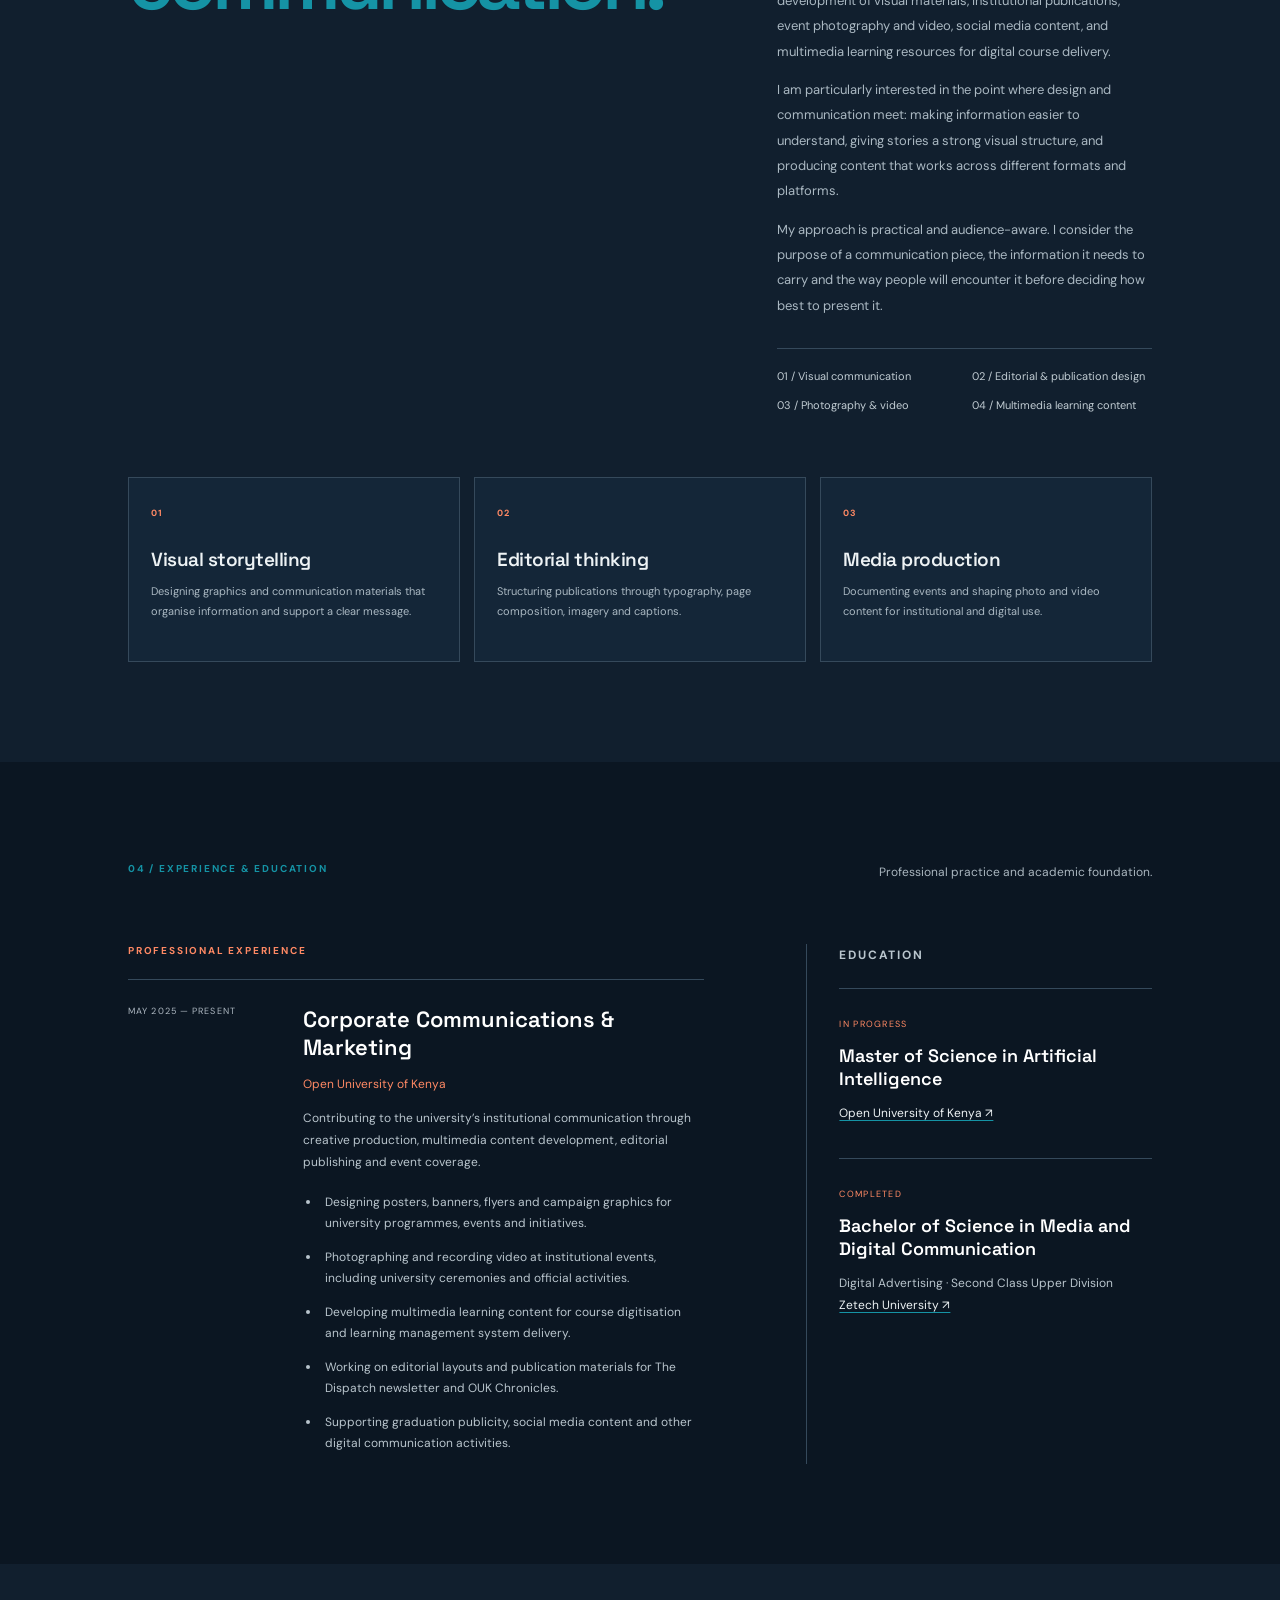
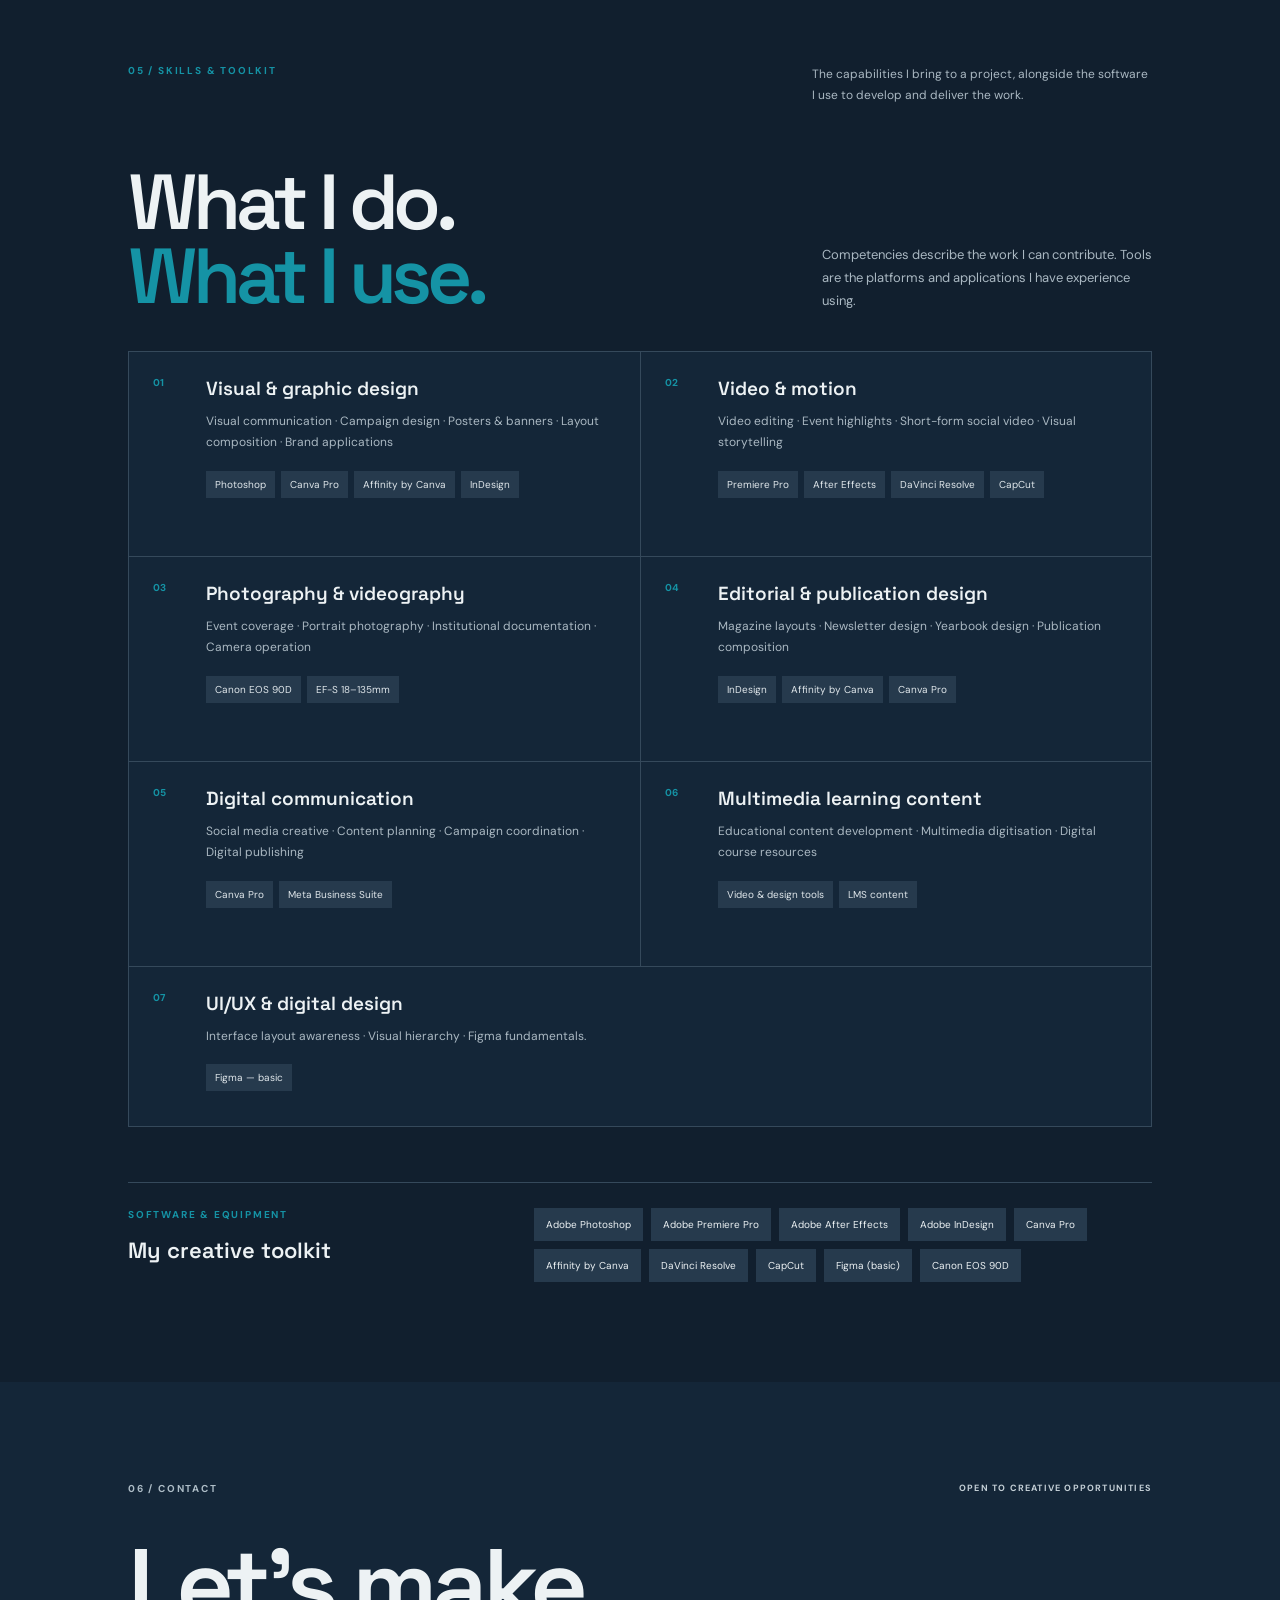
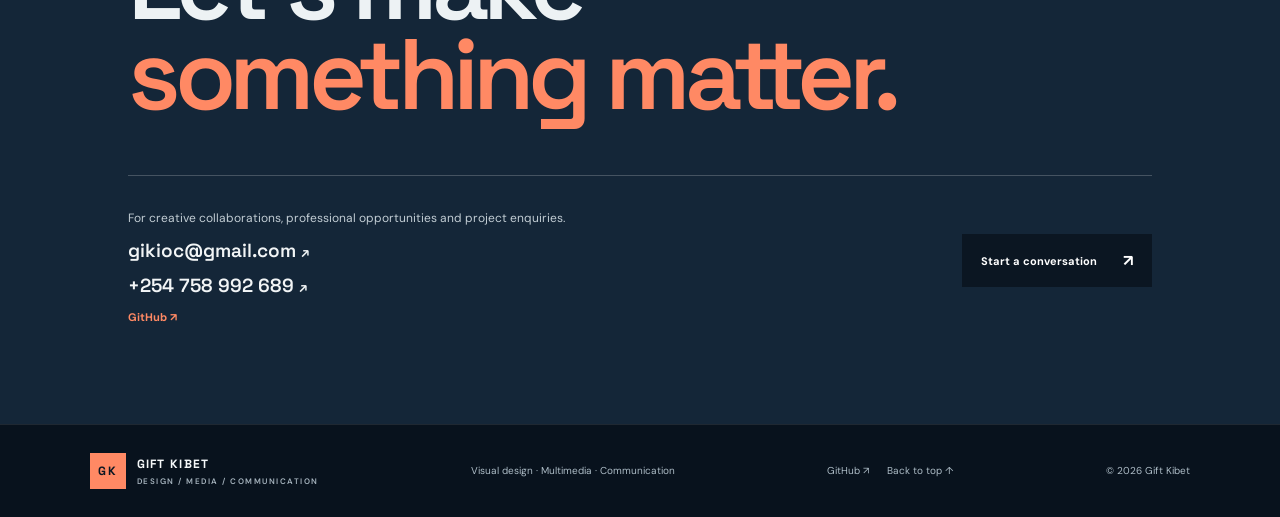
==== commit 0af231ce: "Remove homepage slogan ticker" ====
--- a/index.html
+++ b/index.html
@@ -45,7 +45,7 @@
     <div class="art-label art-label-bottom"><span>COMMUNICATION THROUGH DESIGN</span><span>KENYA ↗</span></div>
   </div>
 </section>
-<div class="ticker" aria-label="Areas of practice"><div>DESIGN WITH INTENT <b>✳</b> STORIES THAT CONNECT <b>✳</b> IDEAS INTO EXPERIENCES <b>✳</b> DESIGN WITH INTENT <b>✳</b> STORIES THAT CONNECT <b>✳</b> IDEAS INTO EXPERIENCES <b>✳</b></div></div>
+
 <section class="work-section section-light" id="work">
   <div class="section-top"><p class="eyebrow">01 / SELECTED PRACTICE</p><p class="section-note">Explore six areas of creative practice. Each collection has its own gallery and dedicated project pages.</p></div>
   <div class="section-heading"><h2>Different formats.<br><em>One clear message.</em></h2><p class="gallery-intro">A growing archive of visual communication, editorial work and multimedia production.</p></div>
--- a/styles.css
+++ b/styles.css
@@ -90,3 +90,38 @@
  .navigation{background:var(--navy);border-color:#ffffff25}
  .navigation .nav-contact{text-align:center}
 }
+
+
+/* Expanded professional profile presentation */
+.about-layout{align-items:start}
+.about-copy{max-width:700px}
+.about-copy .about-lead{max-width:620px;font-size:clamp(20px,2.3vw,27px);line-height:1.45;letter-spacing:-.025em;color:#f0f4f6}
+.about-copy>p:not(.about-lead){max-width:650px;font-size:13px;line-height:1.95}
+.discipline-list{margin-top:30px}
+.profile-practice-grid{display:grid;grid-template-columns:repeat(3,minmax(0,1fr));gap:14px;margin-top:65px}
+.profile-practice-grid article{padding:22px 22px 24px;border:1px solid var(--line);background:#142638;min-height:185px}
+.profile-practice-grid article>span{font-size:9px;font-weight:700;letter-spacing:1.2px;color:var(--coral)}
+.profile-practice-grid h3{font:600 19px/1.2 var(--display);letter-spacing:-.025em;margin:28px 0 10px;color:var(--ink)}
+.profile-practice-grid p{font-size:11px;line-height:1.8;color:#aab8c2;margin:0;max-width:42ch}
+.experience-item ul{padding-left:18px;margin:15px 0 0}
+.experience-item li{padding-left:4px;margin:7px 0;font-size:12px;line-height:1.75}
+@media(max-width:760px){
+ .profile-practice-grid{grid-template-columns:1fr;margin-top:38px}
+ .profile-practice-grid article{min-height:0}
+ .profile-practice-grid h3{margin-top:17px}
+}
+
+
+/* Accessibility utility for live status announcements */
+.visually-hidden{
+ position:absolute!important;
+ width:1px!important;
+ height:1px!important;
+ padding:0!important;
+ margin:-1px!important;
+ overflow:hidden!important;
+ clip:rect(0,0,0,0)!important;
+ white-space:nowrap!important;
+ border:0!important;
+}
+[data-cv-download][aria-busy="true"]{opacity:.7;cursor:progress}
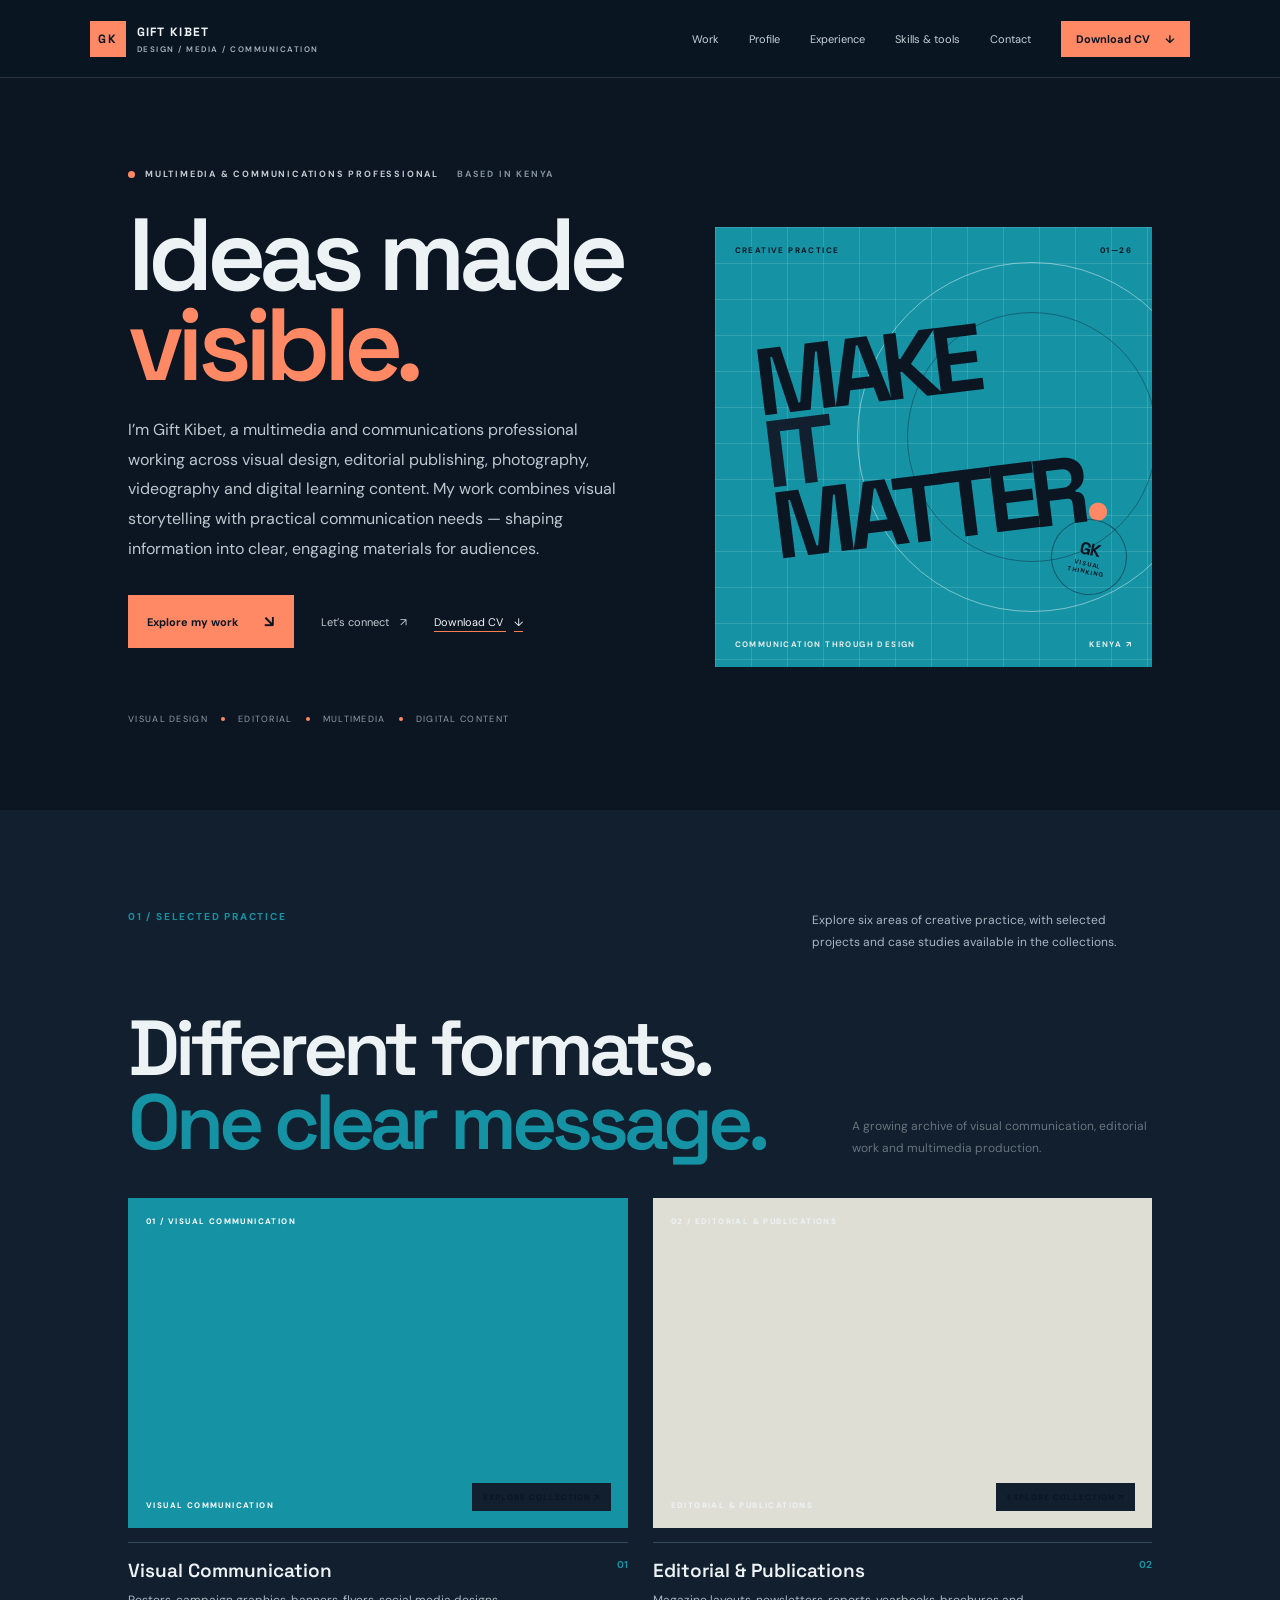
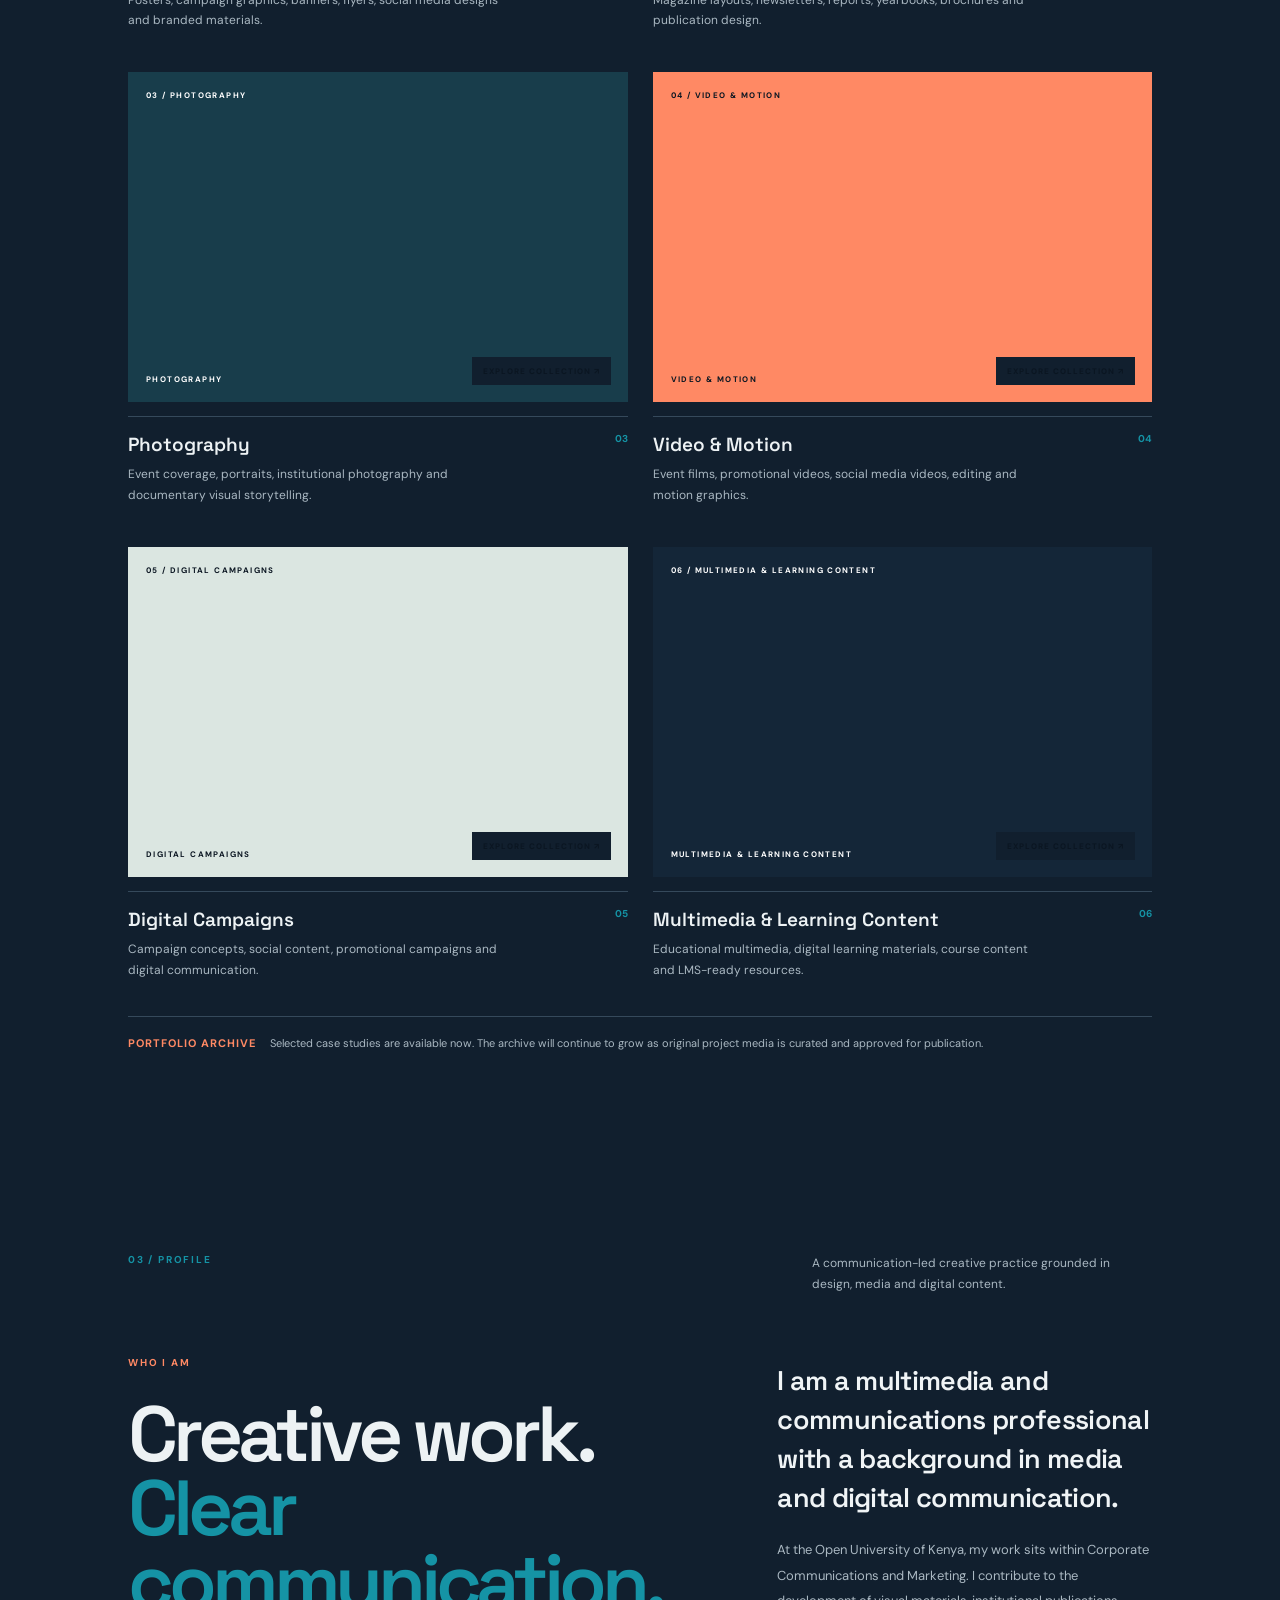
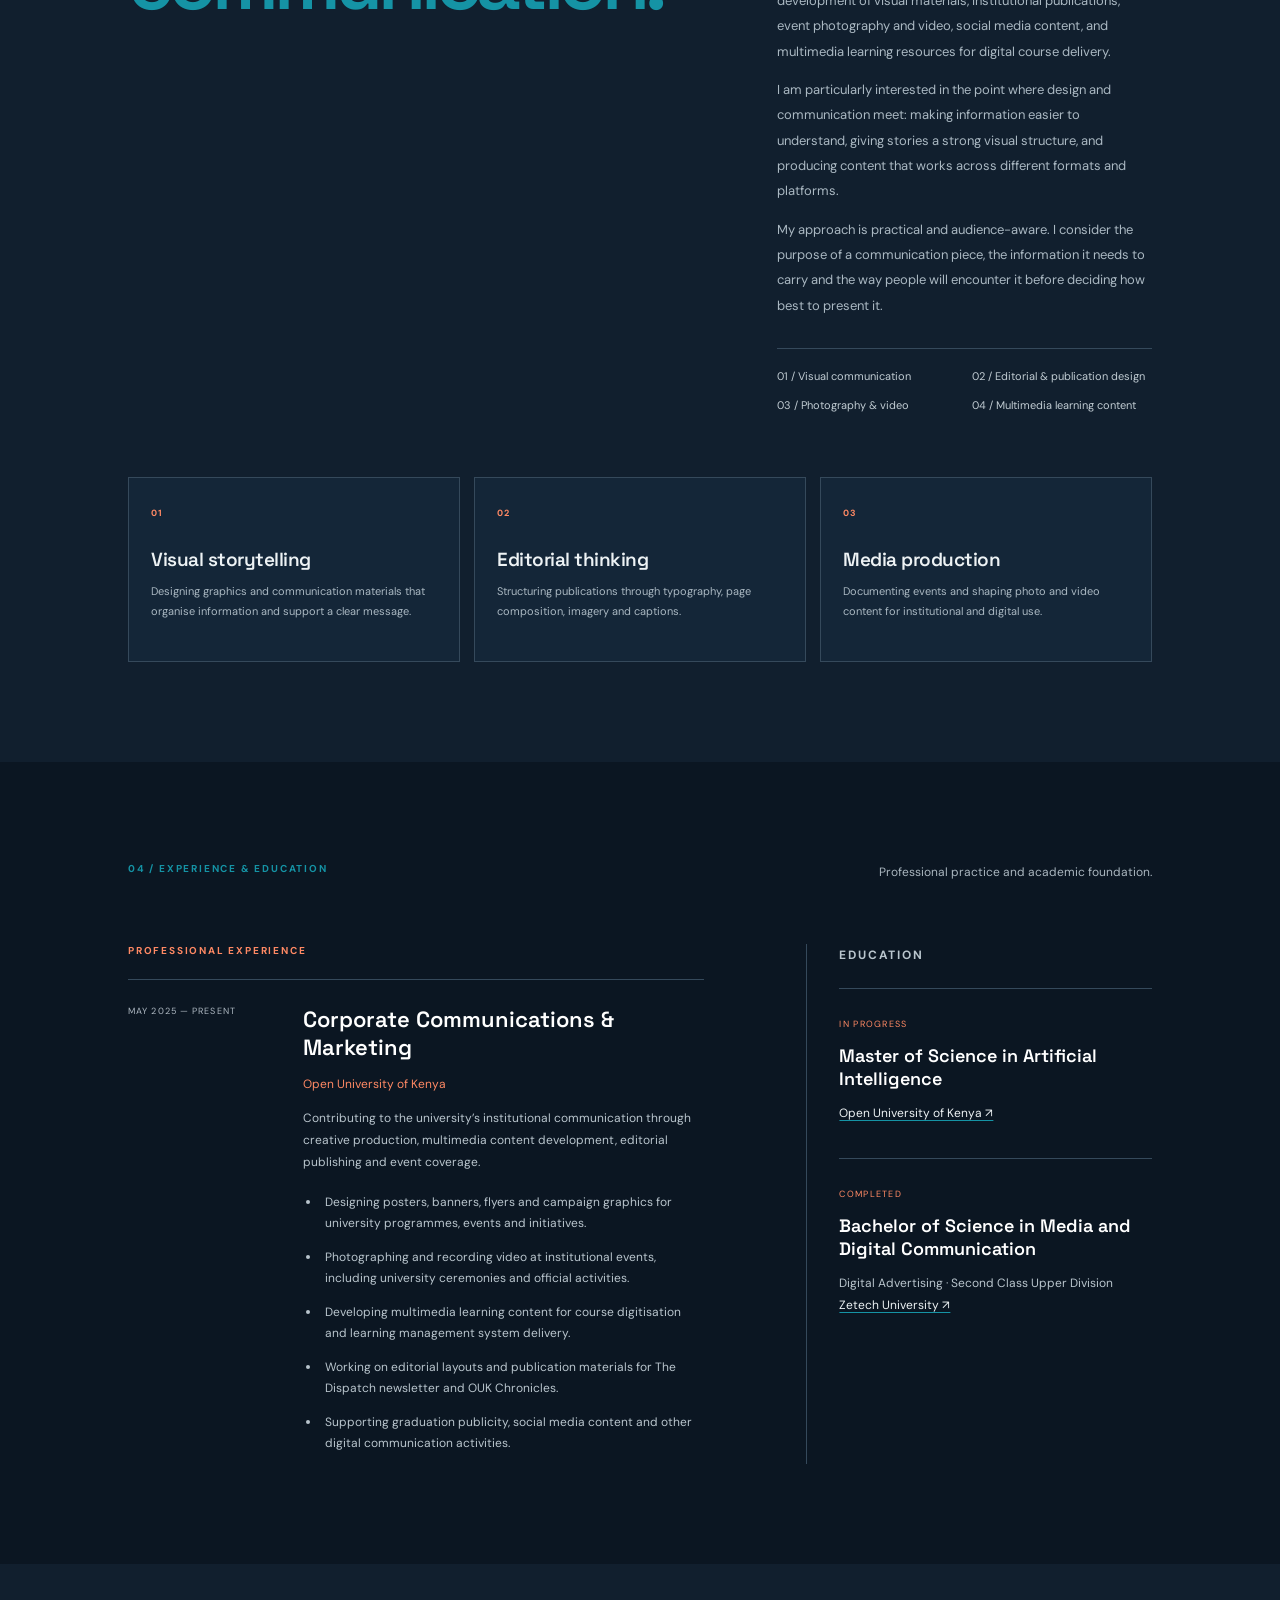
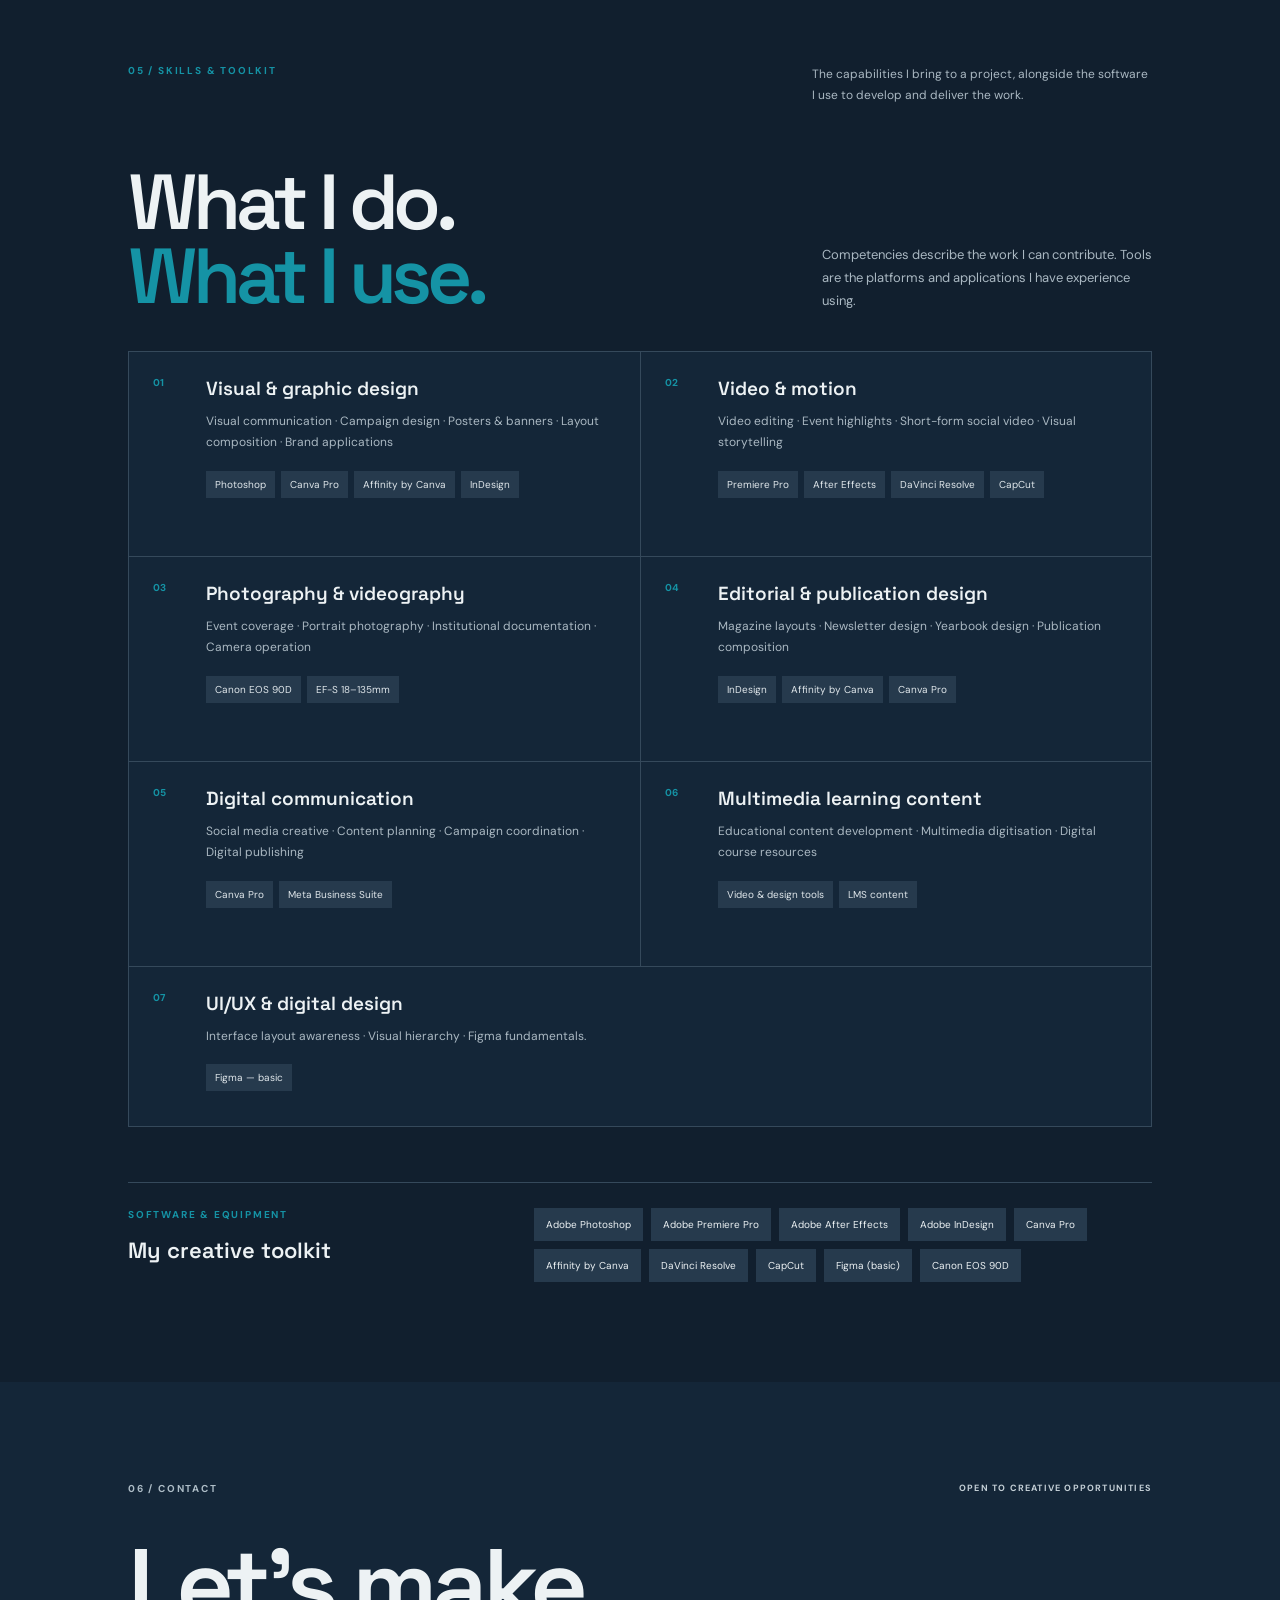
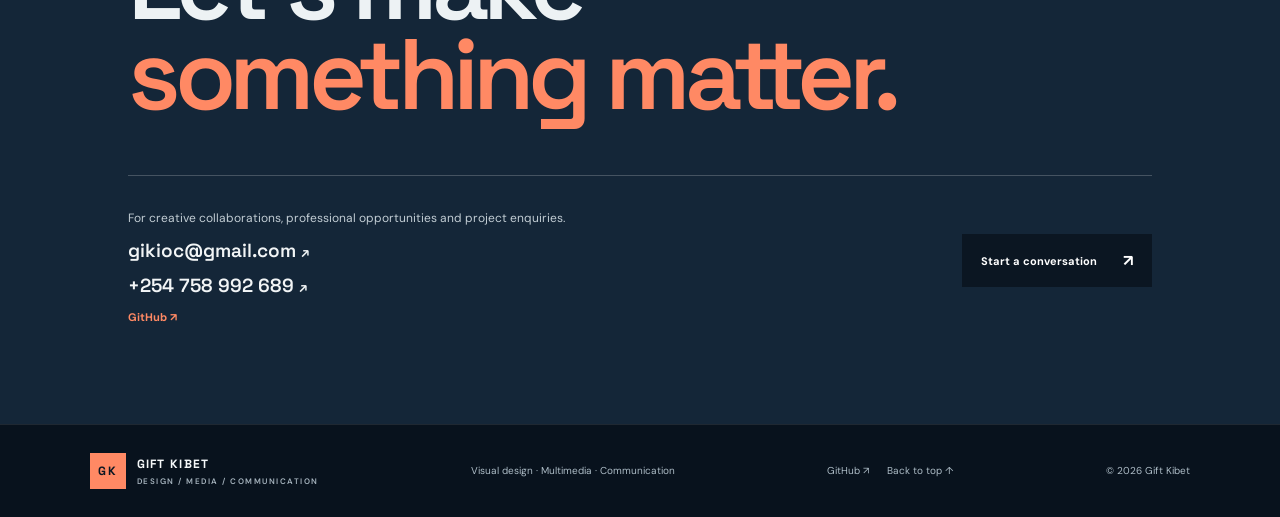
==== commit 00bad7fe: "Refine homepage portfolio copy and align browser theme colour" ====
--- a/index.html
+++ b/index.html
@@ -3,7 +3,7 @@
 <head>
 <meta charset="utf-8">
 <meta name="viewport" content="width=device-width,initial-scale=1">
-<meta name="theme-color" content="#0b1622">
+<meta name="theme-color" content="#101d2b">
 <meta name="description" content="Gift Kibet — Multimedia and communications professional working across visual design, editorial publishing, photography, video editing and digital learning content in Kenya.">
 <meta property="og:title" content="Gift Kibet — Design, Media & Communication">
 <meta property="og:description" content="Gift Kibet is a multimedia and communications professional with experience in visual communication, editorial publishing, event photography, video editing and digital learning content.">
@@ -47,7 +47,7 @@
 </section>
 
 <section class="work-section section-light" id="work">
-  <div class="section-top"><p class="eyebrow">01 / SELECTED PRACTICE</p><p class="section-note">Explore six areas of creative practice. Each collection has its own gallery and dedicated project pages.</p></div>
+  <div class="section-top"><p class="eyebrow">01 / SELECTED PRACTICE</p><p class="section-note">Explore six areas of creative practice, with selected projects and case studies available in the collections.</p></div>
   <div class="section-heading"><h2>Different formats.<br><em>One clear message.</em></h2><p class="gallery-intro">A growing archive of visual communication, editorial work and multimedia production.</p></div>
   <div class="work-grid category-grid">
     <a class="work-card category-card" href="/work/visual-communication/"><div class="work-visual visual-design"><span class="visual-number">01 / VISUAL COMMUNICATION</span><span class="category-open">EXPLORE COLLECTION ↗</span><span class="visual-foot">VISUAL COMMUNICATION</span></div><div class="work-info"><div><h3>Visual Communication</h3><p>Posters, campaign graphics, banners, flyers, social media designs and branded materials.</p></div><span class="work-index">01</span></div></a>
@@ -57,7 +57,7 @@
     <a class="work-card category-card" href="/work/digital-campaigns/"><div class="work-visual visual-digital"><span class="visual-number">05 / DIGITAL CAMPAIGNS</span><span class="category-open">EXPLORE COLLECTION ↗</span><span class="visual-foot">DIGITAL CAMPAIGNS</span></div><div class="work-info"><div><h3>Digital Campaigns</h3><p>Campaign concepts, social content, promotional campaigns and digital communication.</p></div><span class="work-index">05</span></div></a>
     <a class="work-card category-card" href="/work/learning-content/"><div class="work-visual visual-learning"><span class="visual-number">06 / MULTIMEDIA & LEARNING CONTENT</span><span class="category-open">EXPLORE COLLECTION ↗</span><span class="visual-foot">MULTIMEDIA & LEARNING CONTENT</span></div><div class="work-info"><div><h3>Multimedia & Learning Content</h3><p>Educational multimedia, digital learning materials, course content and LMS-ready resources.</p></div><span class="work-index">06</span></div></a>
   </div>
-  <p class="portfolio-note"><span>PORTFOLIO ARCHIVE</span> The category structure is live. Original project media and case studies will be added as the work is curated and verified.</p>
+  <p class="portfolio-note"><span>PORTFOLIO ARCHIVE</span> Selected case studies are available now. The archive will continue to grow as original project media is curated and approved for publication.</p>
   </section>
 
 <section class="about-section section-paper" id="about">
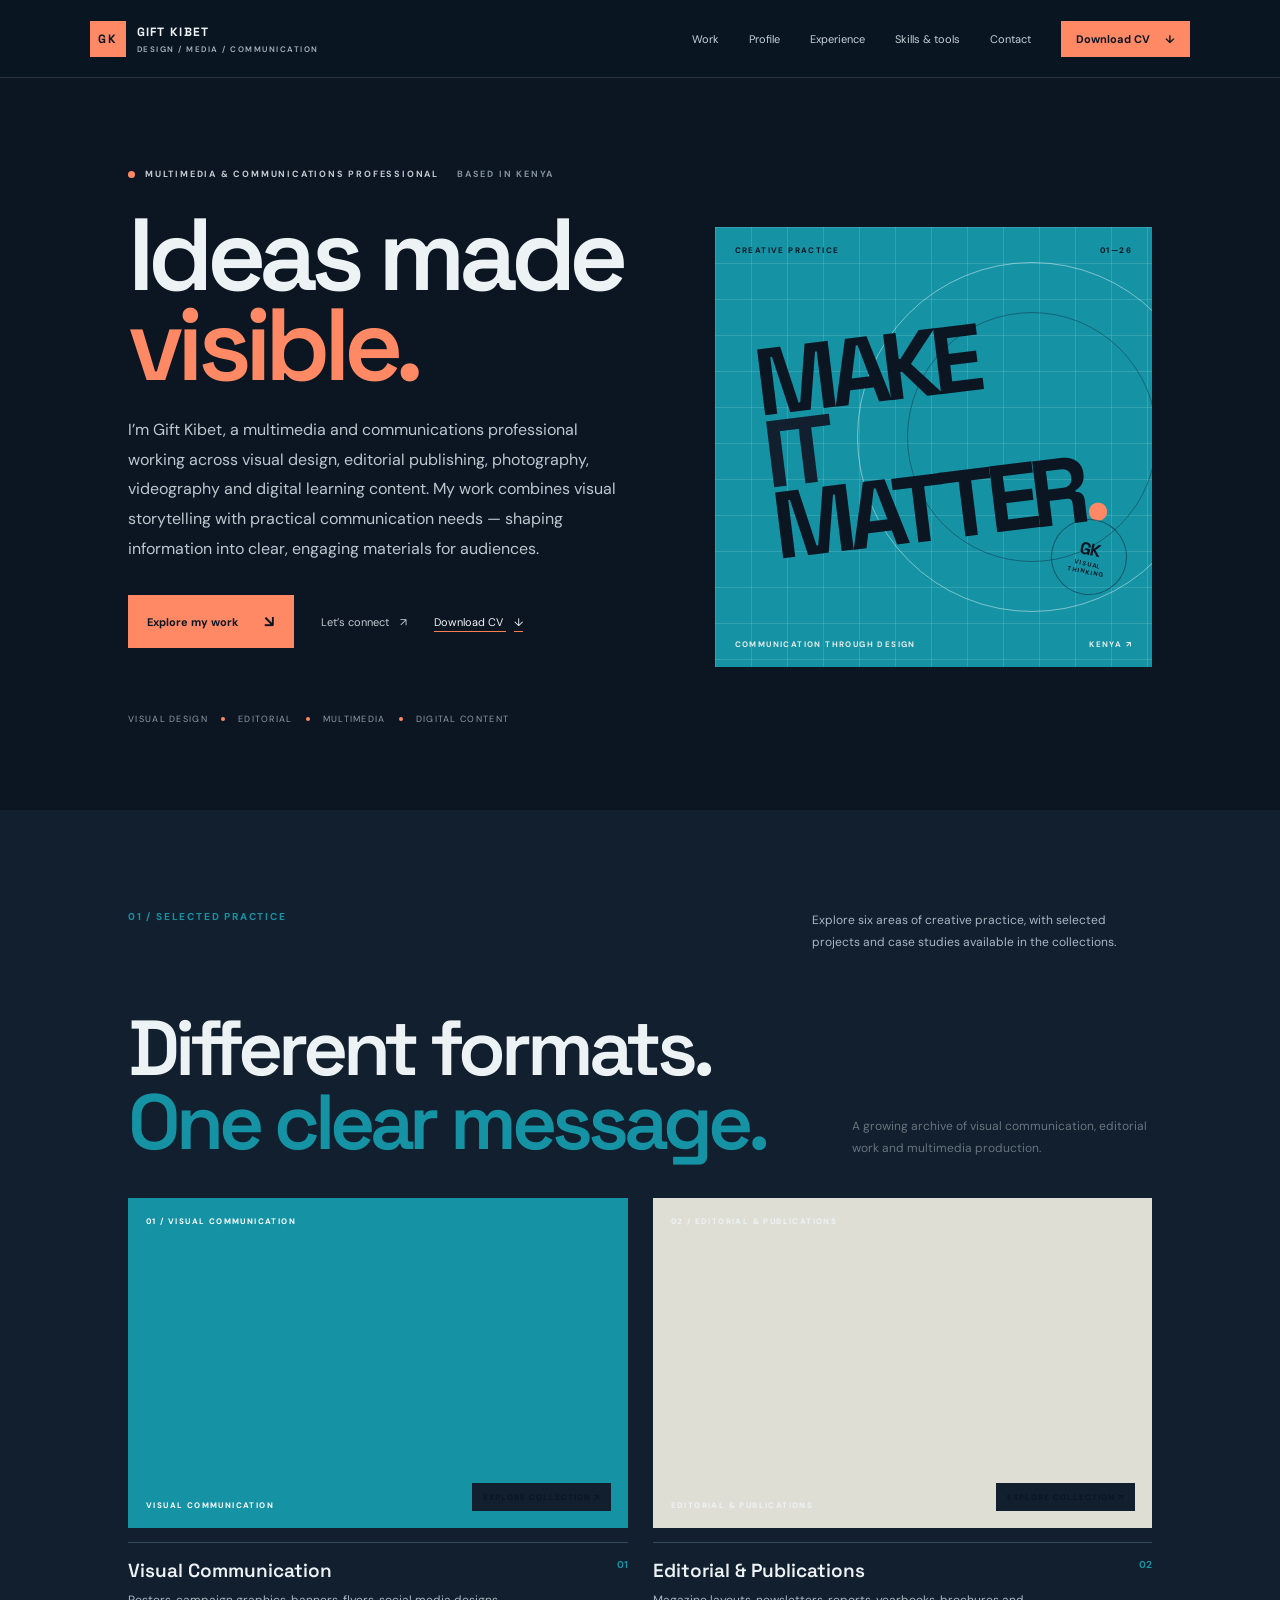
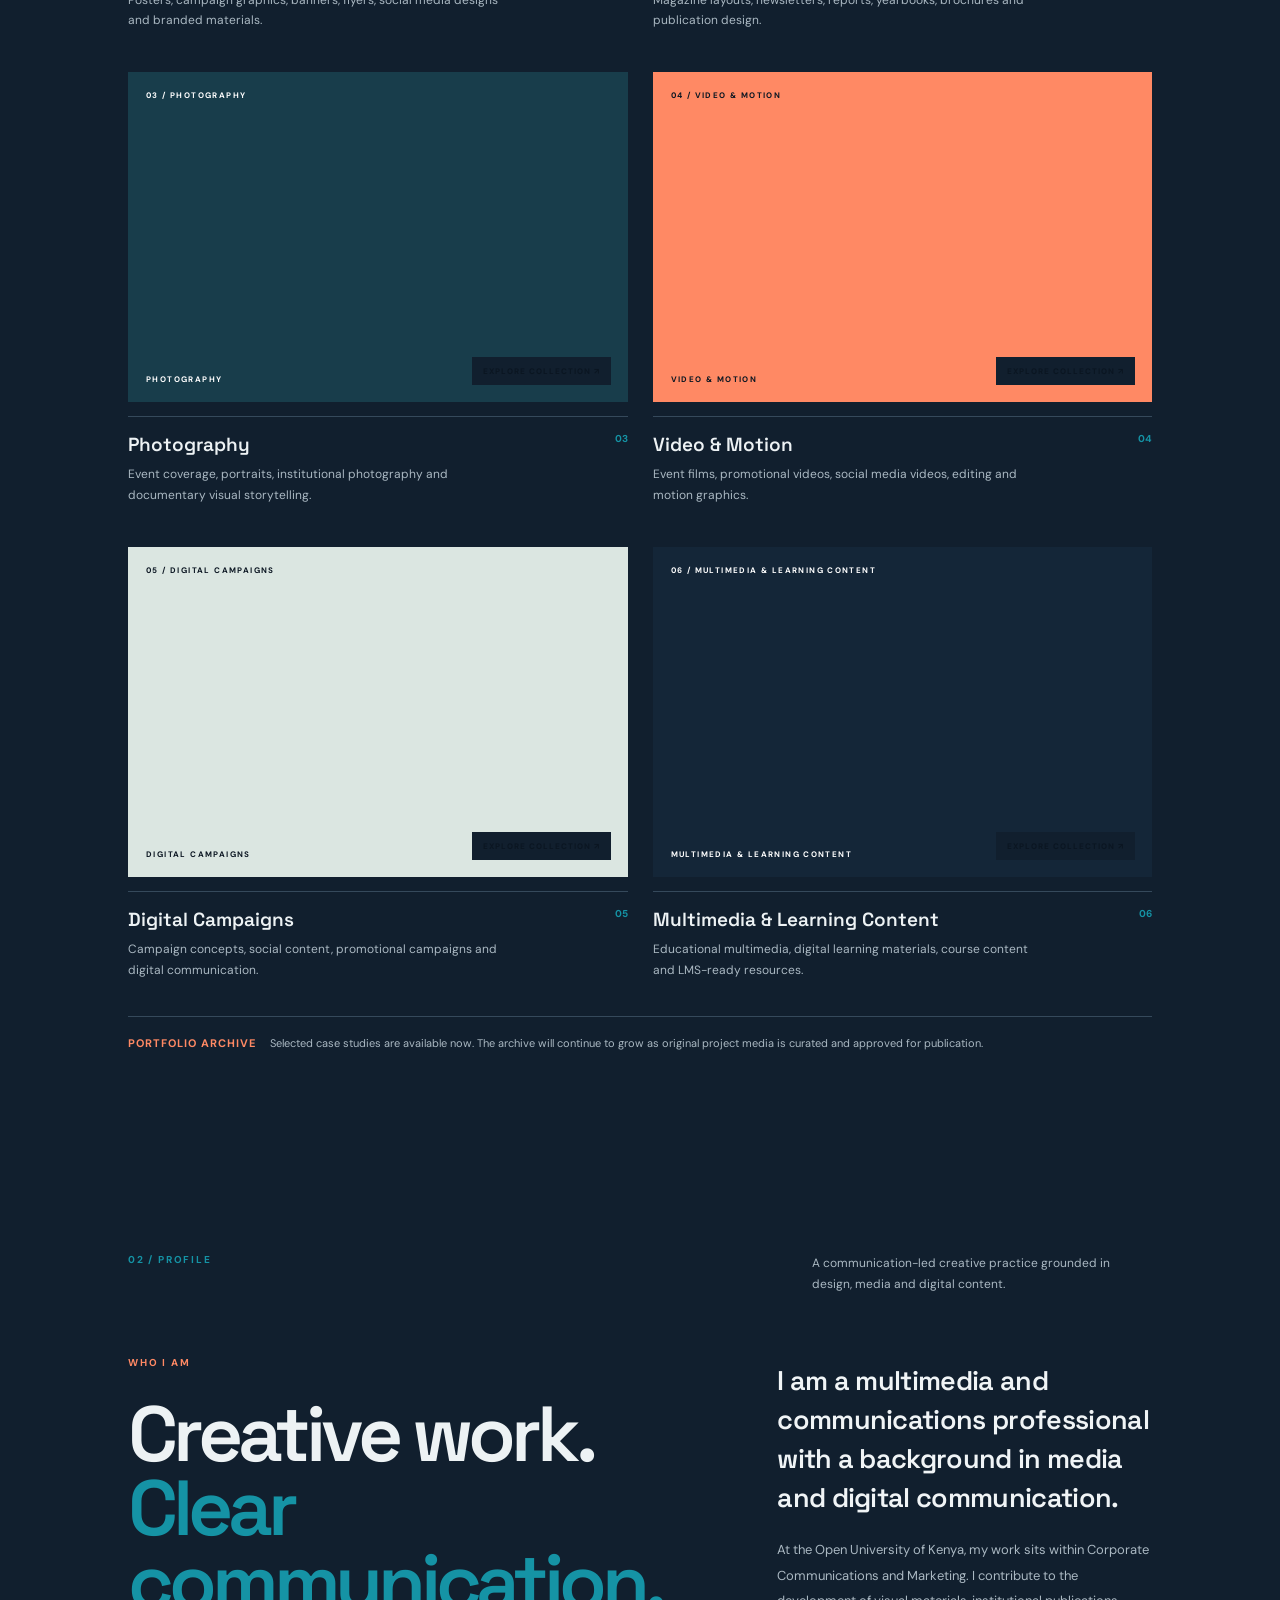
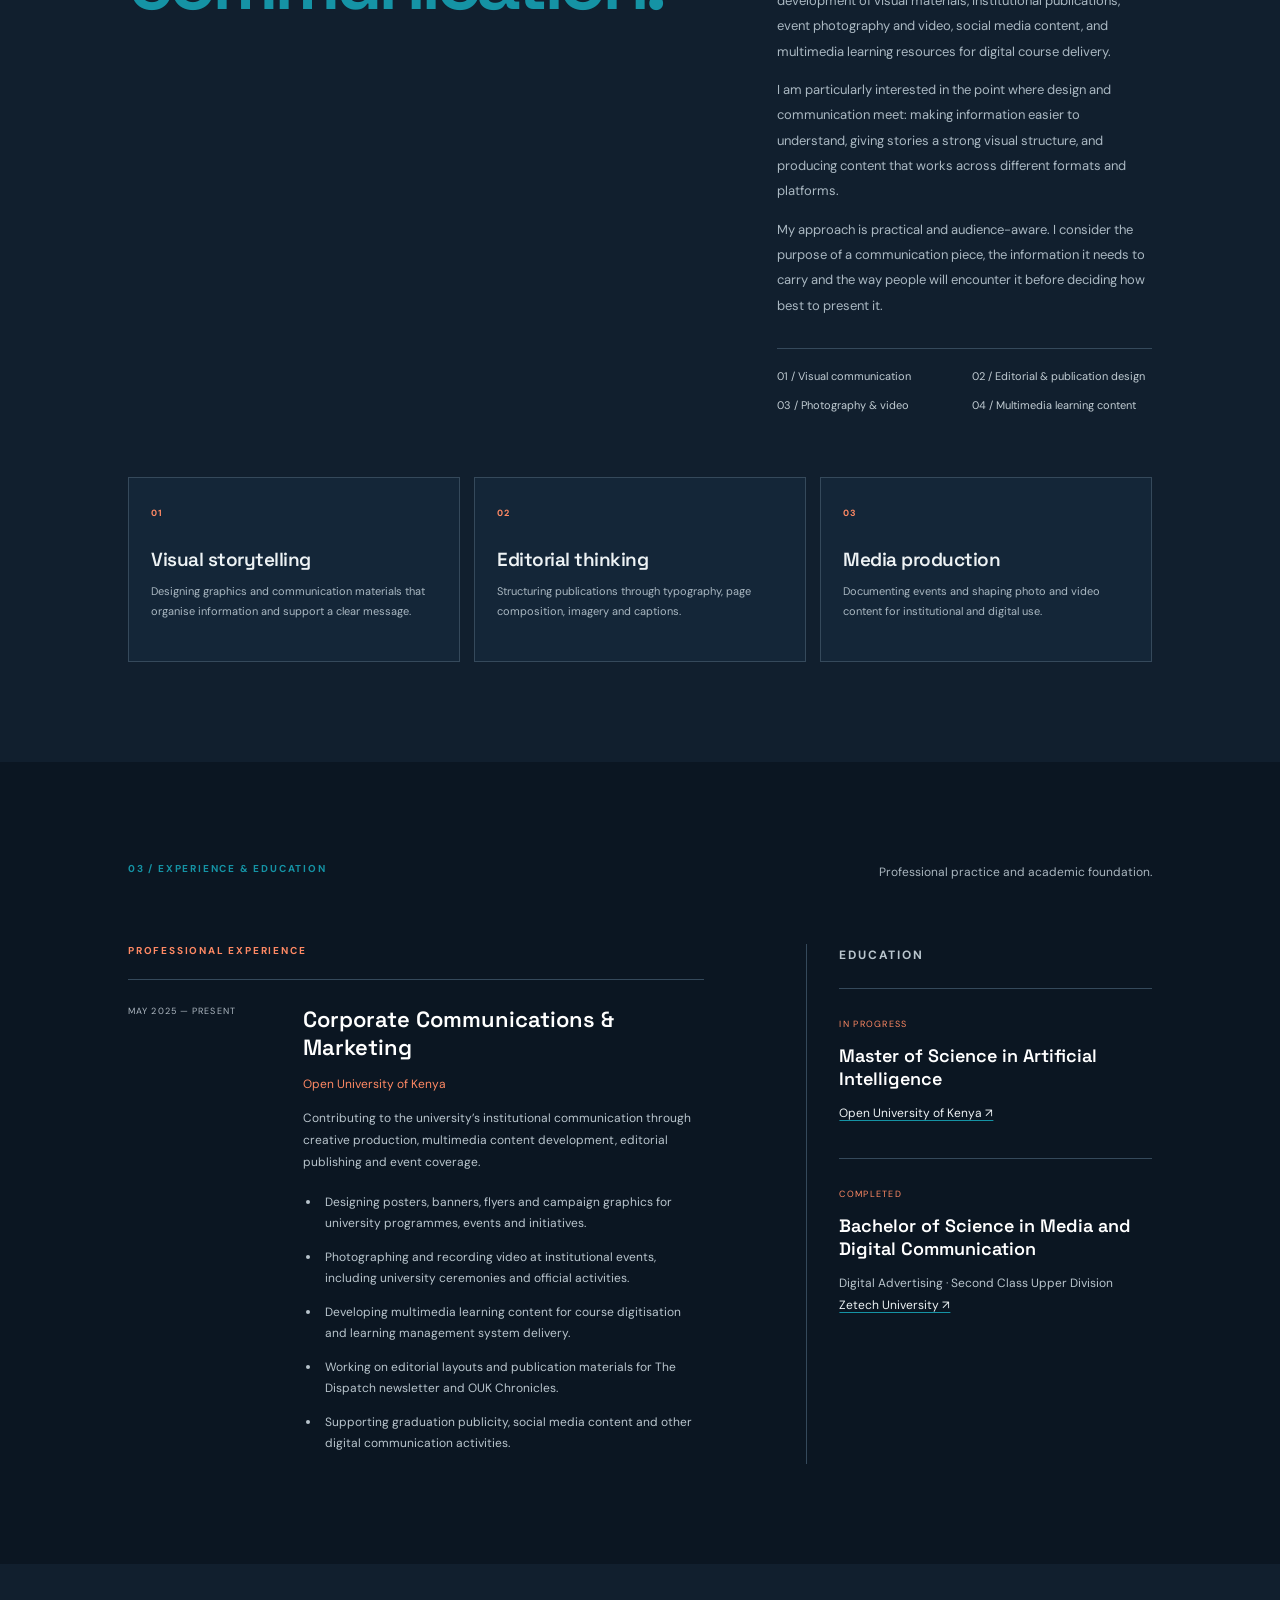
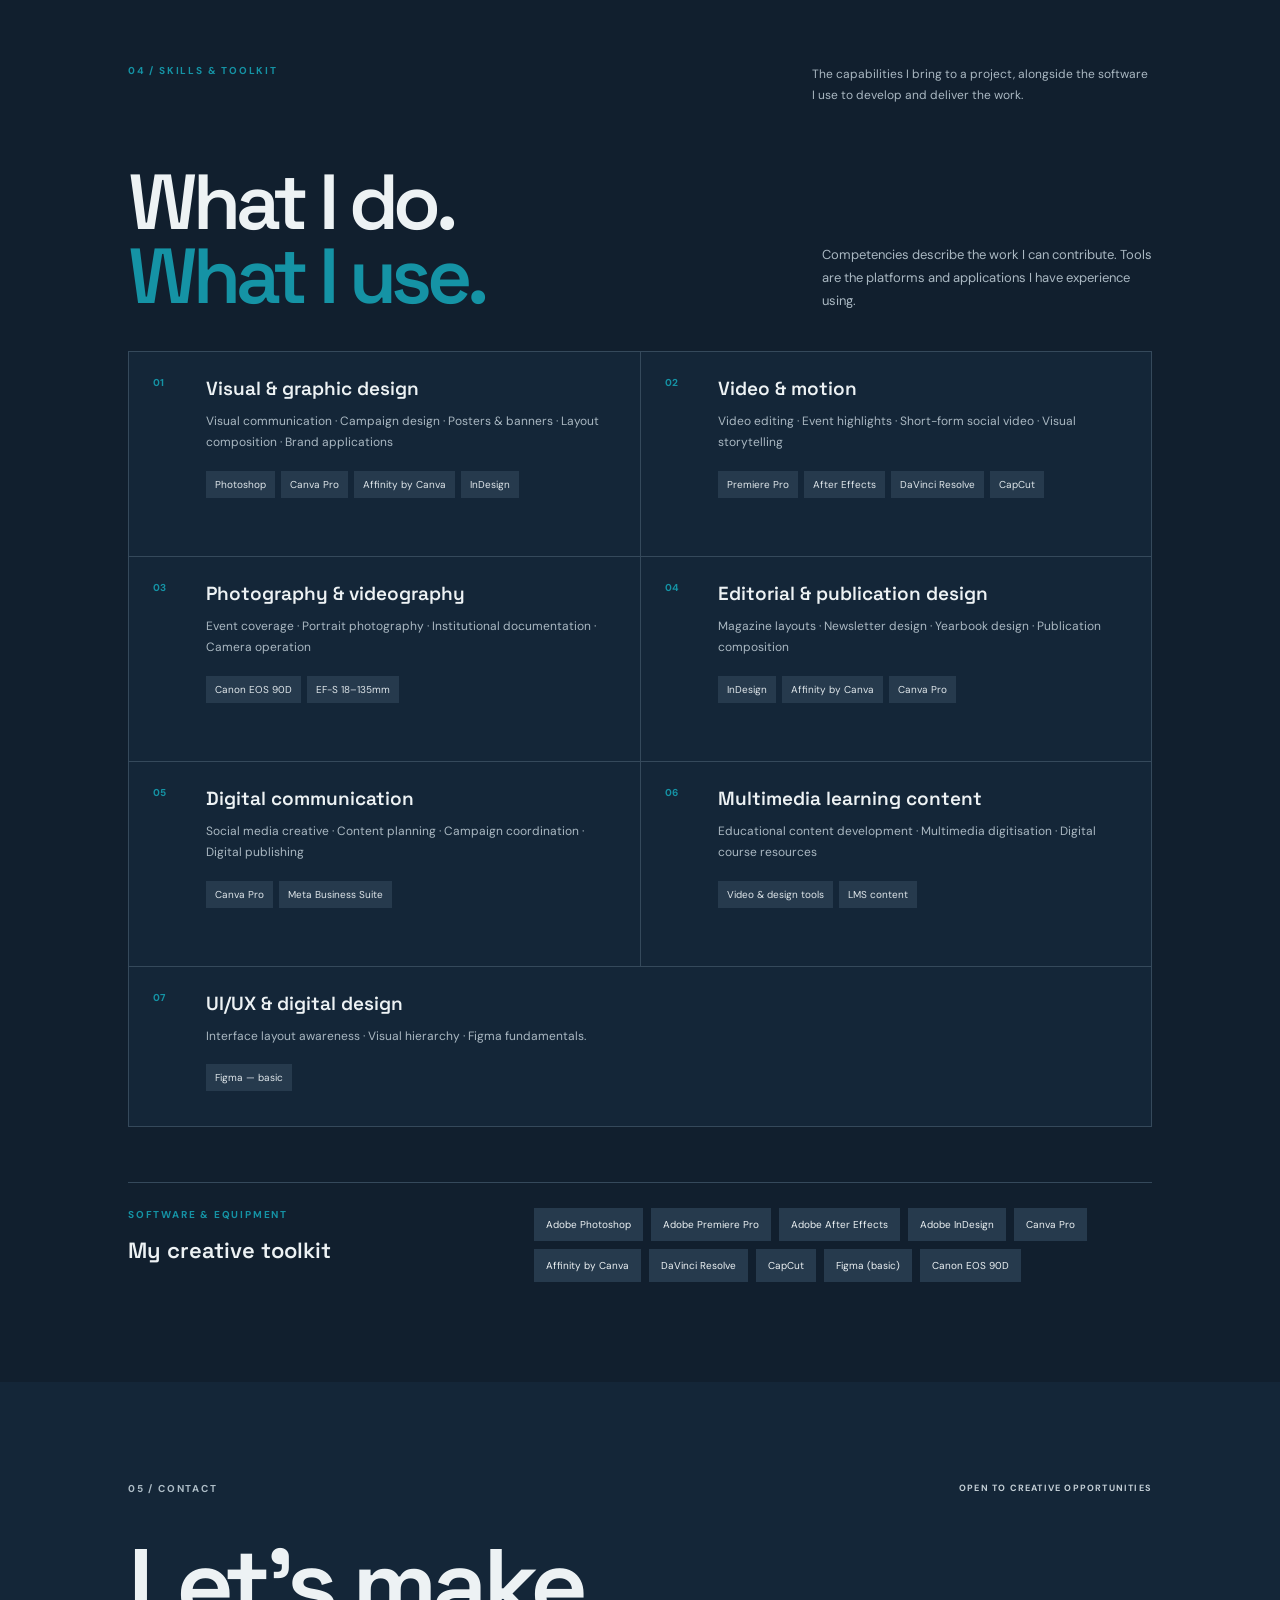
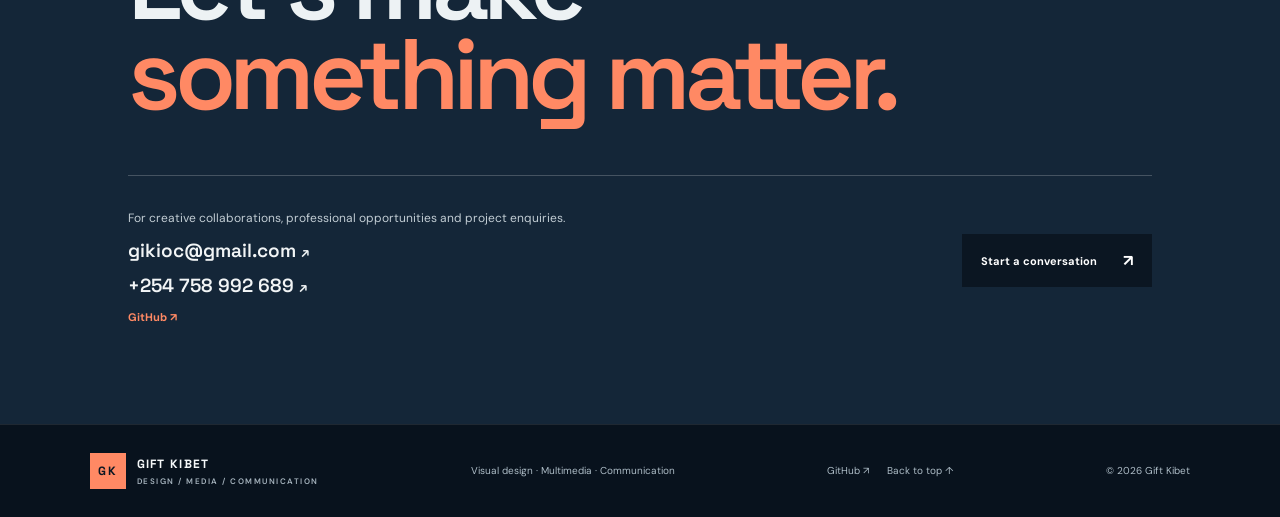
==== commit 4b5ddf7a: "Correct homepage section numbering" ====
--- a/index.html
+++ b/index.html
@@ -61,17 +61,17 @@
   </section>
 
 <section class="about-section section-paper" id="about">
-  <div class="section-top"><p class="eyebrow">03 / PROFILE</p><p class="section-note">A communication-led creative practice grounded in design, media and digital content.</p></div>
+  <div class="section-top"><p class="eyebrow">02 / PROFILE</p><p class="section-note">A communication-led creative practice grounded in design, media and digital content.</p></div>
   <div class="about-layout"><div><p class="eyebrow accent-dark">WHO I AM</p><h2>Creative work.<br><em>Clear communication.</em></h2></div><div class="about-copy"><p class="about-lead">I am a multimedia and communications professional with a background in media and digital communication.</p><p>At the Open University of Kenya, my work sits within Corporate Communications and Marketing. I contribute to the development of visual materials, institutional publications, event photography and video, social media content, and multimedia learning resources for digital course delivery.</p><p>I am particularly interested in the point where design and communication meet: making information easier to understand, giving stories a strong visual structure, and producing content that works across different formats and platforms.</p><p>My approach is practical and audience-aware. I consider the purpose of a communication piece, the information it needs to carry and the way people will encounter it before deciding how best to present it.</p><div class="discipline-list"><span>01 / Visual communication</span><span>02 / Editorial & publication design</span><span>03 / Photography & video</span><span>04 / Multimedia learning content</span></div></div></div>
   <div class="profile-practice-grid" aria-label="Professional areas"><article><span>01</span><h3>Visual storytelling</h3><p>Designing graphics and communication materials that organise information and support a clear message.</p></article><article><span>02</span><h3>Editorial thinking</h3><p>Structuring publications through typography, page composition, imagery and captions.</p></article><article><span>03</span><h3>Media production</h3><p>Documenting events and shaping photo and video content for institutional and digital use.</p></article></div>
 </section>
 <section class="experience-section" id="experience">
-  <div class="section-top"><p class="eyebrow">04 / EXPERIENCE & EDUCATION</p><p class="section-note">Professional practice and academic foundation.</p></div>
+  <div class="section-top"><p class="eyebrow">03 / EXPERIENCE & EDUCATION</p><p class="section-note">Professional practice and academic foundation.</p></div>
   <div class="experience-layout"><div><p class="eyebrow accent">PROFESSIONAL EXPERIENCE</p><div class="experience-item"><div class="experience-date">MAY 2025 — PRESENT</div><div><h3>Corporate Communications & Marketing</h3><p class="organisation">Open University of Kenya</p><p>Contributing to the university’s institutional communication through creative production, multimedia content development, editorial publishing and event coverage.</p><ul><li>Designing posters, banners, flyers and campaign graphics for university programmes, events and initiatives.</li><li>Photographing and recording video at institutional events, including university ceremonies and official activities.</li><li>Developing multimedia learning content for course digitisation and learning management system delivery.</li><li>Working on editorial layouts and publication materials for The Dispatch newsletter and OUK Chronicles.</li><li>Supporting graduation publicity, social media content and other digital communication activities.</li></ul></div></div></div>
   <aside class="education-panel"><p class="eyebrow accent">EDUCATION</p><div><span>IN PROGRESS</span><h3>Master of Science in Artificial Intelligence</h3><p><a href="https://ouk.ac.ke/" target="_blank" rel="noopener noreferrer">Open University of Kenya ↗</a></p></div><div><span>COMPLETED</span><h3>Bachelor of Science in Media and Digital Communication</h3><p>Digital Advertising · Second Class Upper Division<br><a href="https://www.zetech.ac.ke/" target="_blank" rel="noopener noreferrer">Zetech University ↗</a></p></div></aside></div>
 </section>
 <section class="skills-section section-light" id="skills">
-  <div class="section-top"><p class="eyebrow">05 / SKILLS & TOOLKIT</p><p class="section-note">The capabilities I bring to a project, alongside the software I use to develop and deliver the work.</p></div>
+  <div class="section-top"><p class="eyebrow">04 / SKILLS & TOOLKIT</p><p class="section-note">The capabilities I bring to a project, alongside the software I use to develop and deliver the work.</p></div>
   <div class="skills-intro"><h2>What I do.<br><em>What I use.</em></h2><p>Competencies describe the work I can contribute. Tools are the platforms and applications I have experience using.</p></div>
   <div class="skills-grid">
     <article class="skill-card"><span class="skill-number">01</span><div><h3>Visual & graphic design</h3><p>Visual communication · Campaign design · Posters & banners · Layout composition · Brand applications</p><div class="tool-tags"><span>Photoshop</span><span>Canva Pro</span><span>Affinity by Canva</span><span>InDesign</span></div></div></article>
@@ -84,7 +84,7 @@
   </div>
   <div class="toolbox"><div><p class="eyebrow">SOFTWARE & EQUIPMENT</p><h3>My creative toolkit</h3></div><div class="toolbox-list"><span>Adobe Photoshop</span><span>Adobe Premiere Pro</span><span>Adobe After Effects</span><span>Adobe InDesign</span><span>Canva Pro</span><span>Affinity by Canva</span><span>DaVinci Resolve</span><span>CapCut</span><span>Figma (basic)</span><span>Canon EOS 90D</span></div></div>
 </section>
-<section class="contact-section" id="contact"><div class="contact-kicker"><p class="eyebrow">06 / CONTACT</p><span>OPEN TO CREATIVE OPPORTUNITIES</span></div><h2>Let’s make<br><em>something matter.</em></h2><div class="contact-bottom"><div><p>For creative collaborations, professional opportunities and project enquiries.</p><a class="contact-email" href="mailto:gikioc@gmail.com">gikioc@gmail.com <span>↗</span></a><a class="contact-email" href="tel:+254758992689">+254 758 992 689 <span>↗</span></a><div class="contact-social"><a href="https://github.com/gikiocGkC" target="_blank" rel="noopener noreferrer">GitHub ↗</a></div></div><a href="mailto:gikioc@gmail.com" class="button button-dark">Start a conversation <span>↗</span></a></div></section>
+<section class="contact-section" id="contact"><div class="contact-kicker"><p class="eyebrow">05 / CONTACT</p><span>OPEN TO CREATIVE OPPORTUNITIES</span></div><h2>Let’s make<br><em>something matter.</em></h2><div class="contact-bottom"><div><p>For creative collaborations, professional opportunities and project enquiries.</p><a class="contact-email" href="mailto:gikioc@gmail.com">gikioc@gmail.com <span>↗</span></a><a class="contact-email" href="tel:+254758992689">+254 758 992 689 <span>↗</span></a><div class="contact-social"><a href="https://github.com/gikiocGkC" target="_blank" rel="noopener noreferrer">GitHub ↗</a></div></div><a href="mailto:gikioc@gmail.com" class="button button-dark">Start a conversation <span>↗</span></a></div></section>
 </main>
 <footer><a class="wordmark" href="#top"><span class="mark">GK</span><span class="wordmark-name">GIFT KIBET<small>DESIGN / MEDIA / COMMUNICATION</small></span></a><p>Visual design · Multimedia · Communication</p><div class="footer-links"><a href="https://github.com/gikiocGkC" target="_blank" rel="noopener noreferrer">GitHub ↗</a><a href="#top">Back to top ↑</a></div><small>© <span id="year"></span> Gift Kibet</small></footer>
 </body>
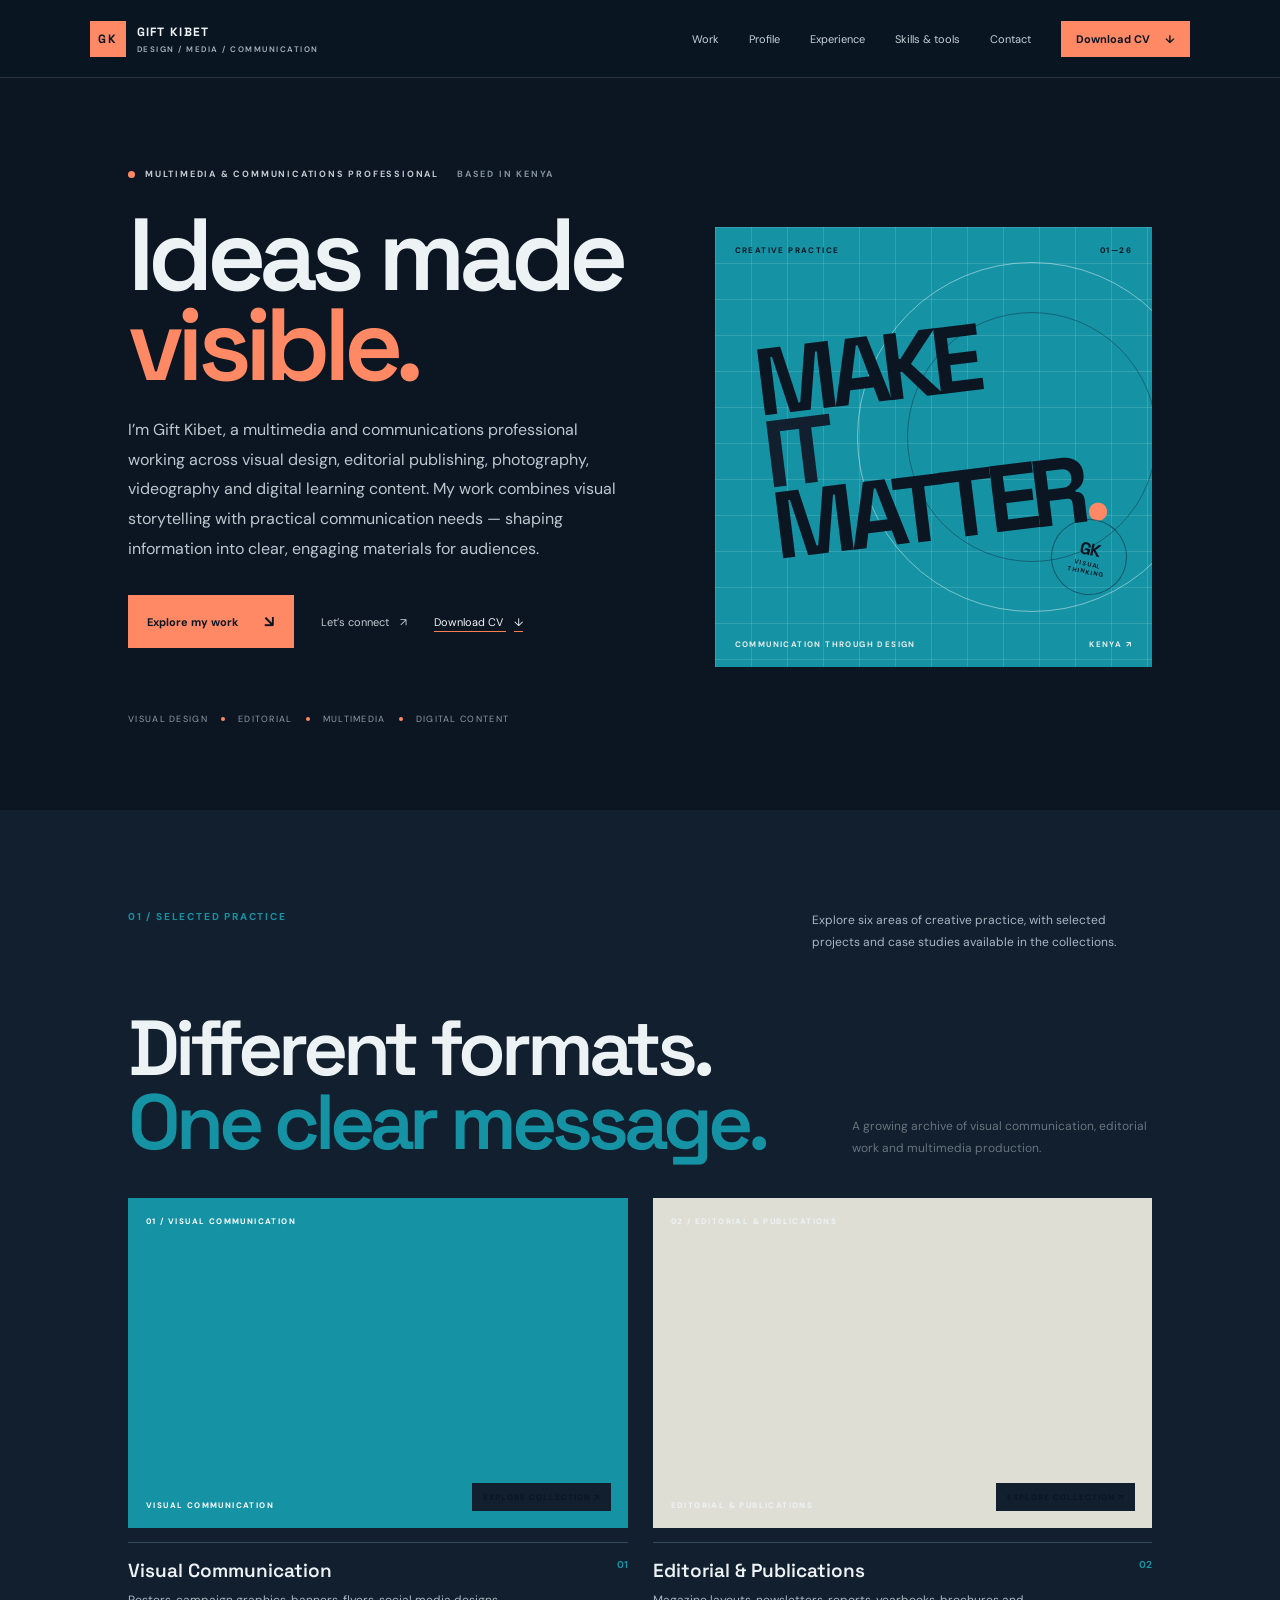
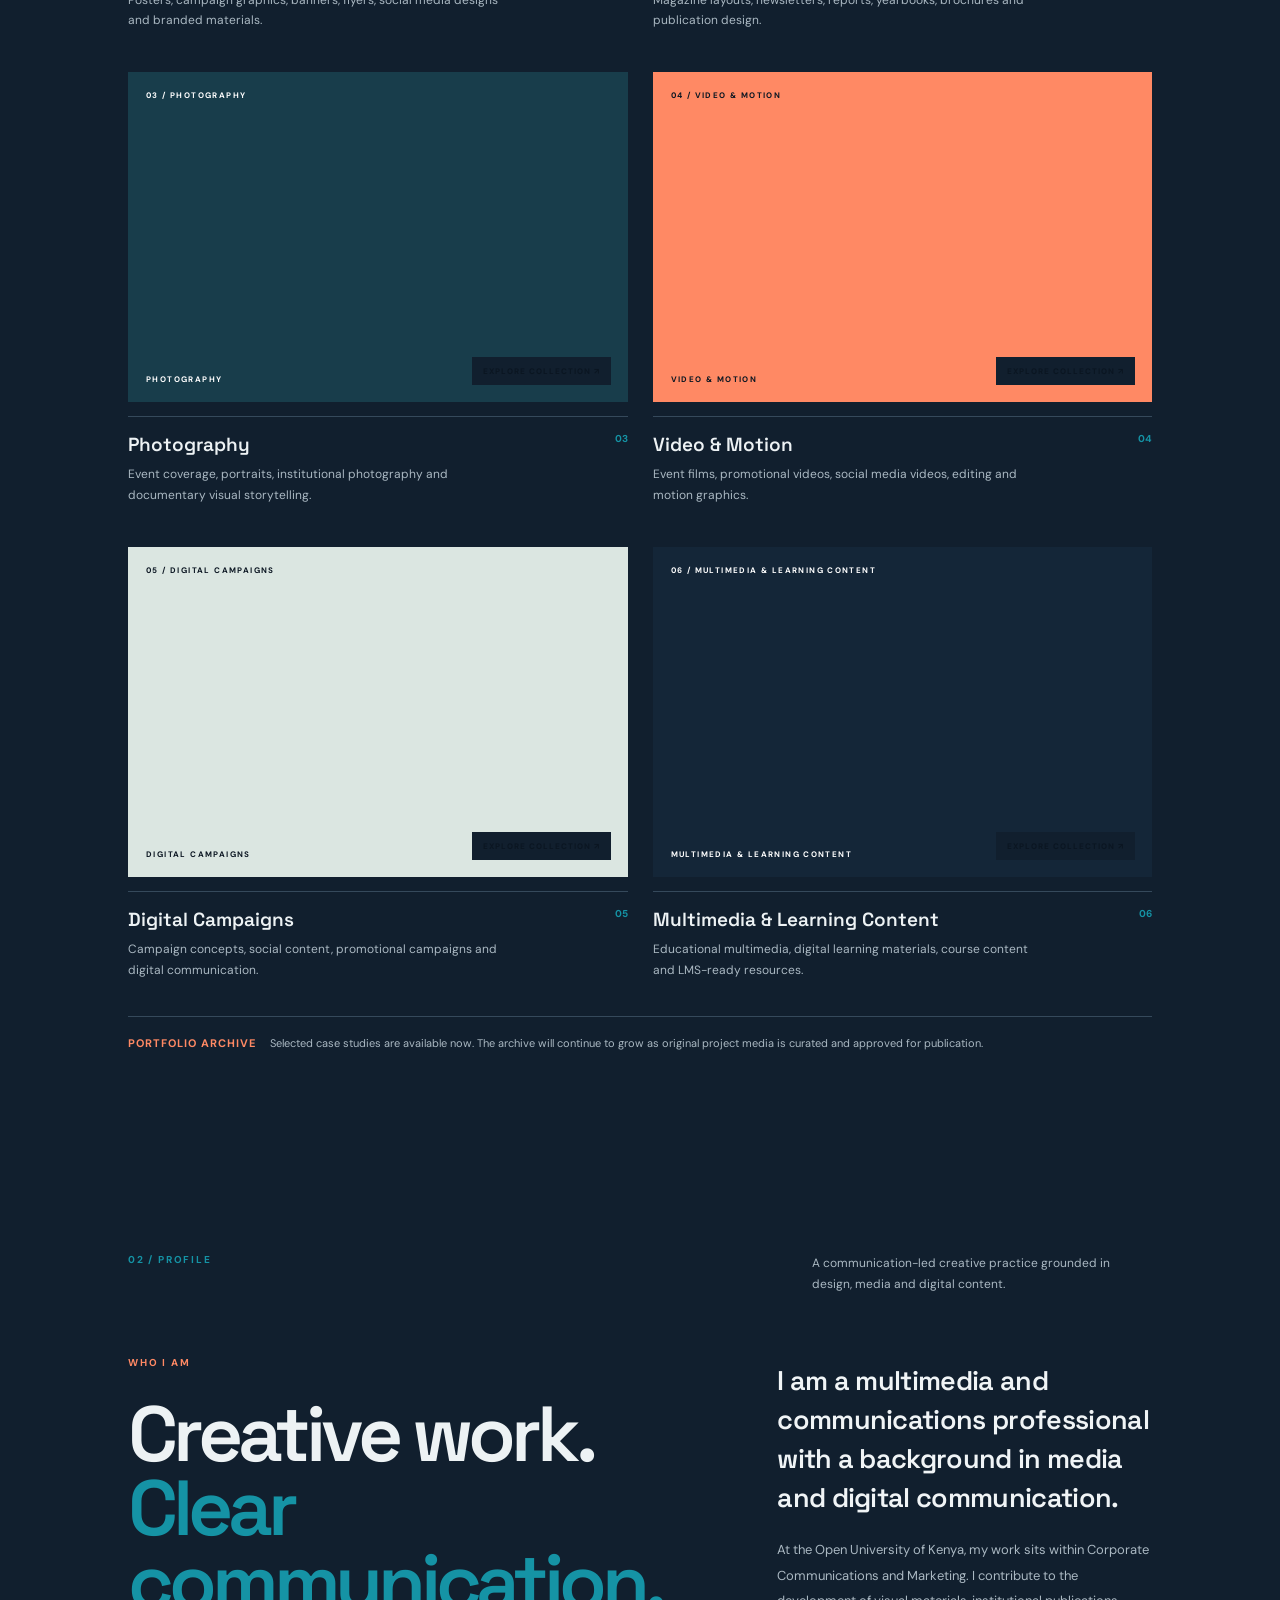
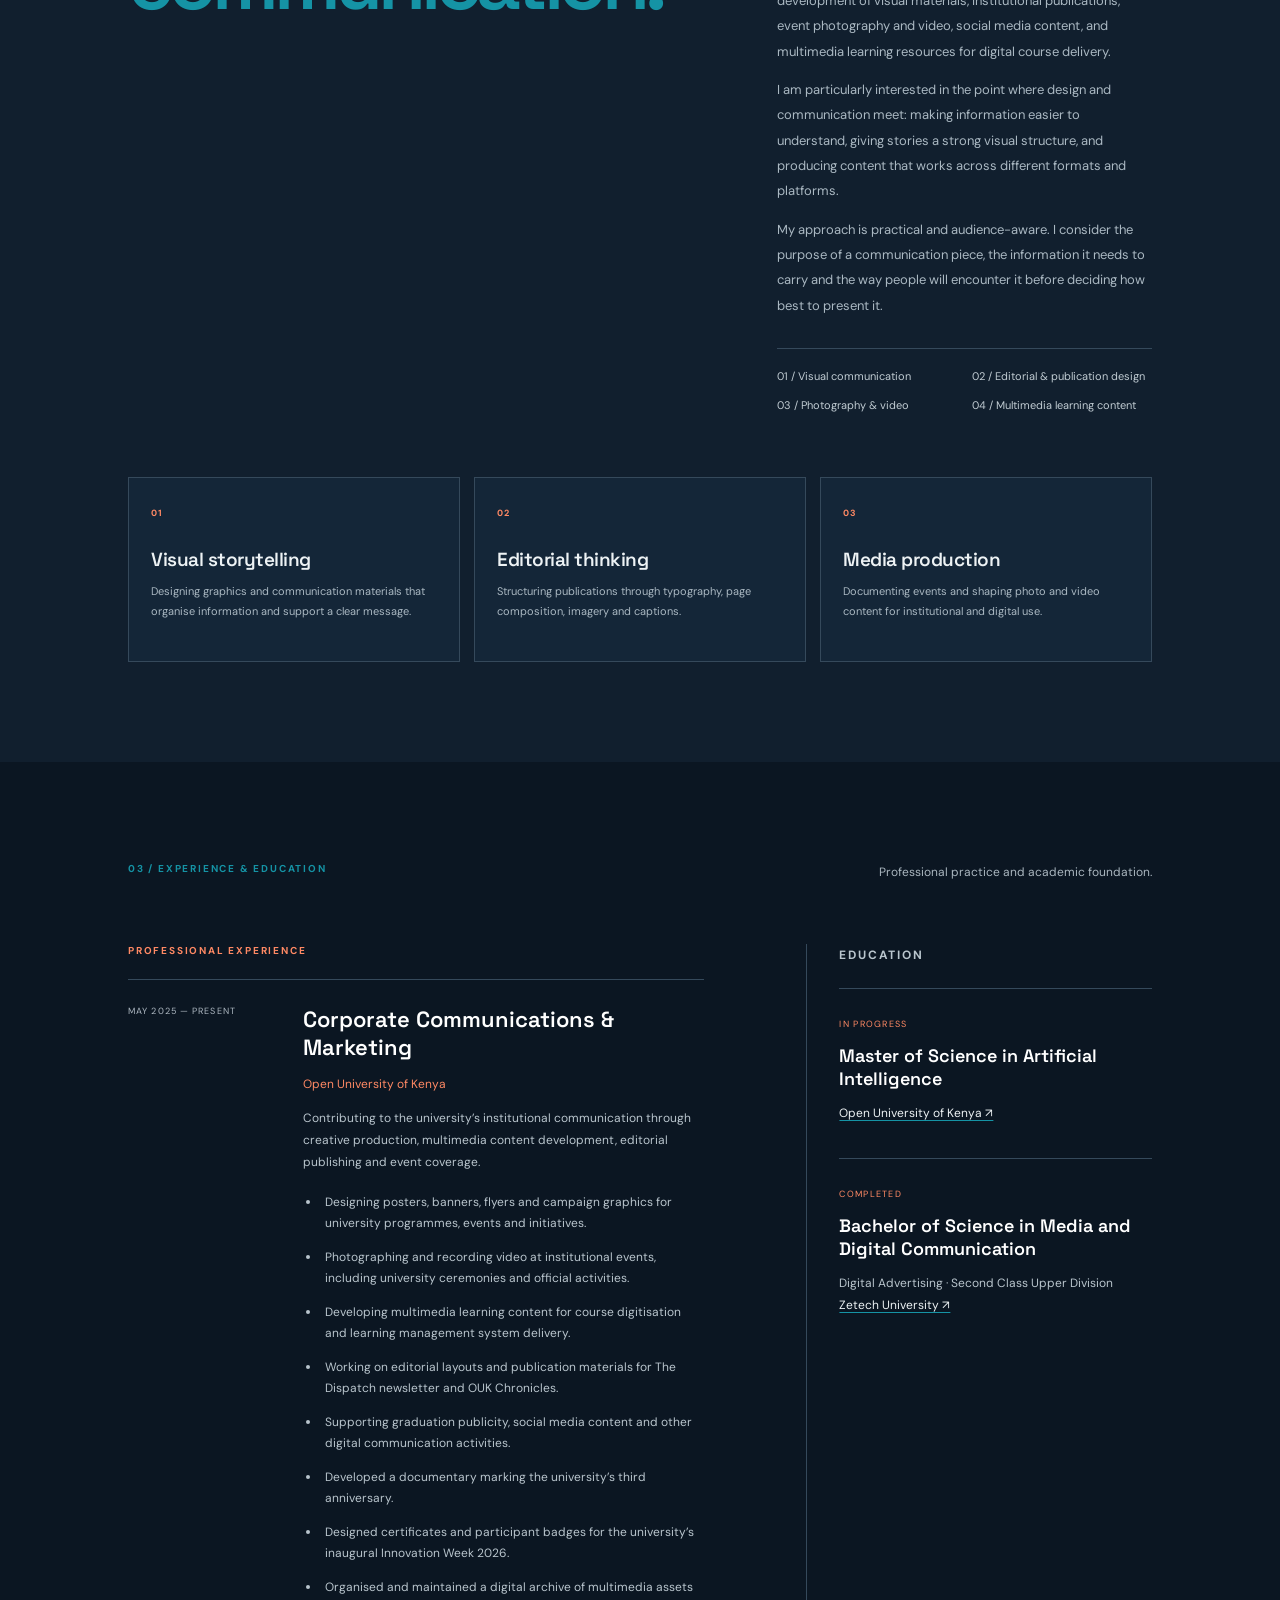
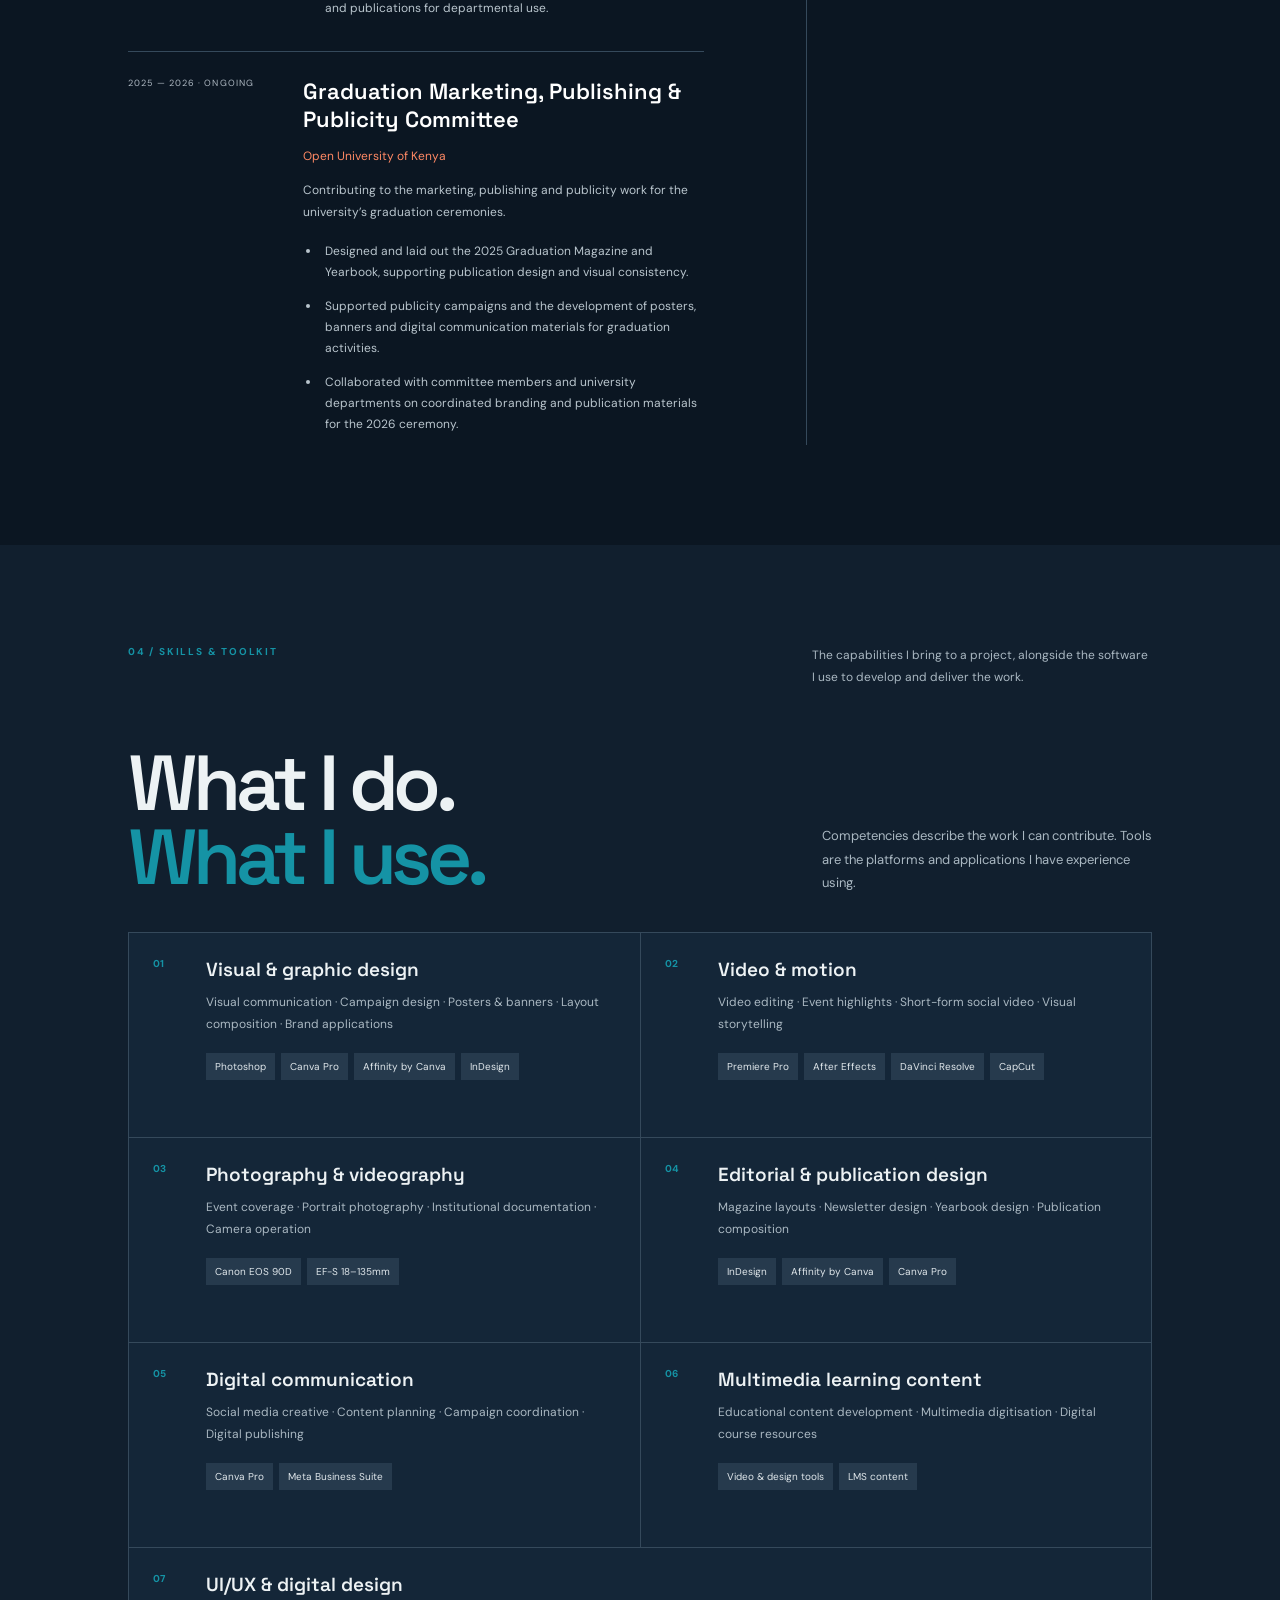
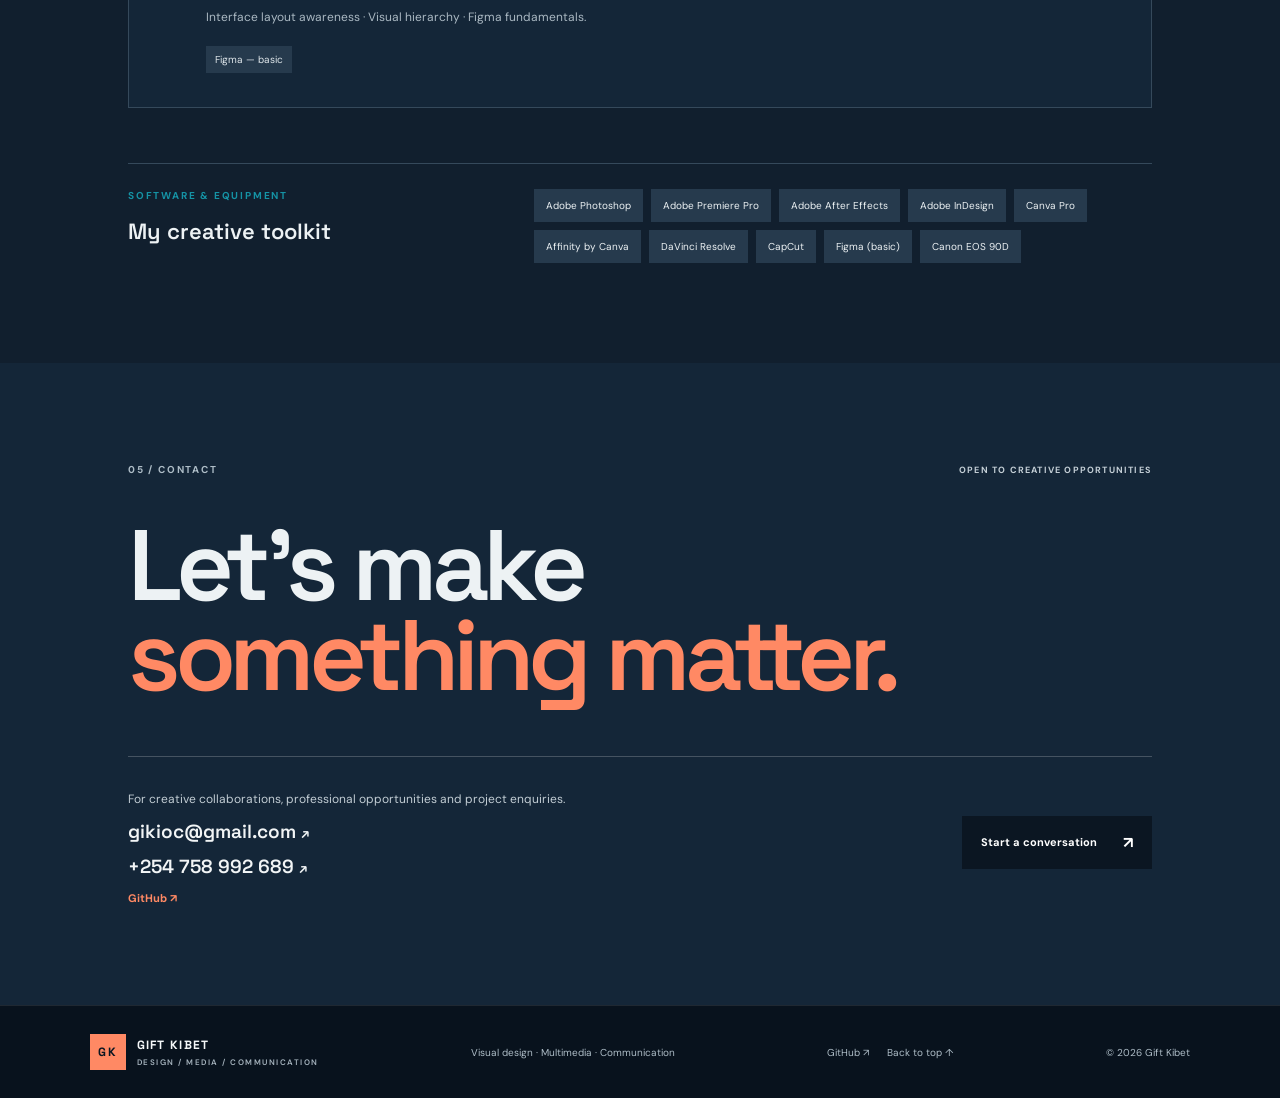
==== commit dfb239e9: "Expand portfolio experience with verified publication and campaign work" ====
--- a/index.html
+++ b/index.html
@@ -67,7 +67,8 @@
 </section>
 <section class="experience-section" id="experience">
   <div class="section-top"><p class="eyebrow">03 / EXPERIENCE & EDUCATION</p><p class="section-note">Professional practice and academic foundation.</p></div>
-  <div class="experience-layout"><div><p class="eyebrow accent">PROFESSIONAL EXPERIENCE</p><div class="experience-item"><div class="experience-date">MAY 2025 — PRESENT</div><div><h3>Corporate Communications & Marketing</h3><p class="organisation">Open University of Kenya</p><p>Contributing to the university’s institutional communication through creative production, multimedia content development, editorial publishing and event coverage.</p><ul><li>Designing posters, banners, flyers and campaign graphics for university programmes, events and initiatives.</li><li>Photographing and recording video at institutional events, including university ceremonies and official activities.</li><li>Developing multimedia learning content for course digitisation and learning management system delivery.</li><li>Working on editorial layouts and publication materials for The Dispatch newsletter and OUK Chronicles.</li><li>Supporting graduation publicity, social media content and other digital communication activities.</li></ul></div></div></div>
+  <div class="experience-layout"><div><p class="eyebrow accent">PROFESSIONAL EXPERIENCE</p><div class="experience-item"><div class="experience-date">MAY 2025 — PRESENT</div><div><h3>Corporate Communications & Marketing</h3><p class="organisation">Open University of Kenya</p><p>Contributing to the university’s institutional communication through creative production, multimedia content development, editorial publishing and event coverage.</p><ul><li>Designing posters, banners, flyers and campaign graphics for university programmes, events and initiatives.</li><li>Photographing and recording video at institutional events, including university ceremonies and official activities.</li><li>Developing multimedia learning content for course digitisation and learning management system delivery.</li><li>Working on editorial layouts and publication materials for The Dispatch newsletter and OUK Chronicles.</li><li>Supporting graduation publicity, social media content and other digital communication activities.</li><li>Developed a documentary marking the university’s third anniversary.</li><li>Designed certificates and participant badges for the university’s inaugural Innovation Week 2026.</li><li>Organised and maintained a digital archive of multimedia assets and publications for departmental use.</li></ul></div></div>
+  <div class="experience-item"><div class="experience-date">2025 — 2026 · ONGOING</div><div><h3>Graduation Marketing, Publishing & Publicity Committee</h3><p class="organisation">Open University of Kenya</p><p>Contributing to the marketing, publishing and publicity work for the university’s graduation ceremonies.</p><ul><li>Designed and laid out the 2025 Graduation Magazine and Yearbook, supporting publication design and visual consistency.</li><li>Supported publicity campaigns and the development of posters, banners and digital communication materials for graduation activities.</li><li>Collaborated with committee members and university departments on coordinated branding and publication materials for the 2026 ceremony.</li></ul></div></div></div>
   <aside class="education-panel"><p class="eyebrow accent">EDUCATION</p><div><span>IN PROGRESS</span><h3>Master of Science in Artificial Intelligence</h3><p><a href="https://ouk.ac.ke/" target="_blank" rel="noopener noreferrer">Open University of Kenya ↗</a></p></div><div><span>COMPLETED</span><h3>Bachelor of Science in Media and Digital Communication</h3><p>Digital Advertising · Second Class Upper Division<br><a href="https://www.zetech.ac.ke/" target="_blank" rel="noopener noreferrer">Zetech University ↗</a></p></div></aside></div>
 </section>
 <section class="skills-section section-light" id="skills">
